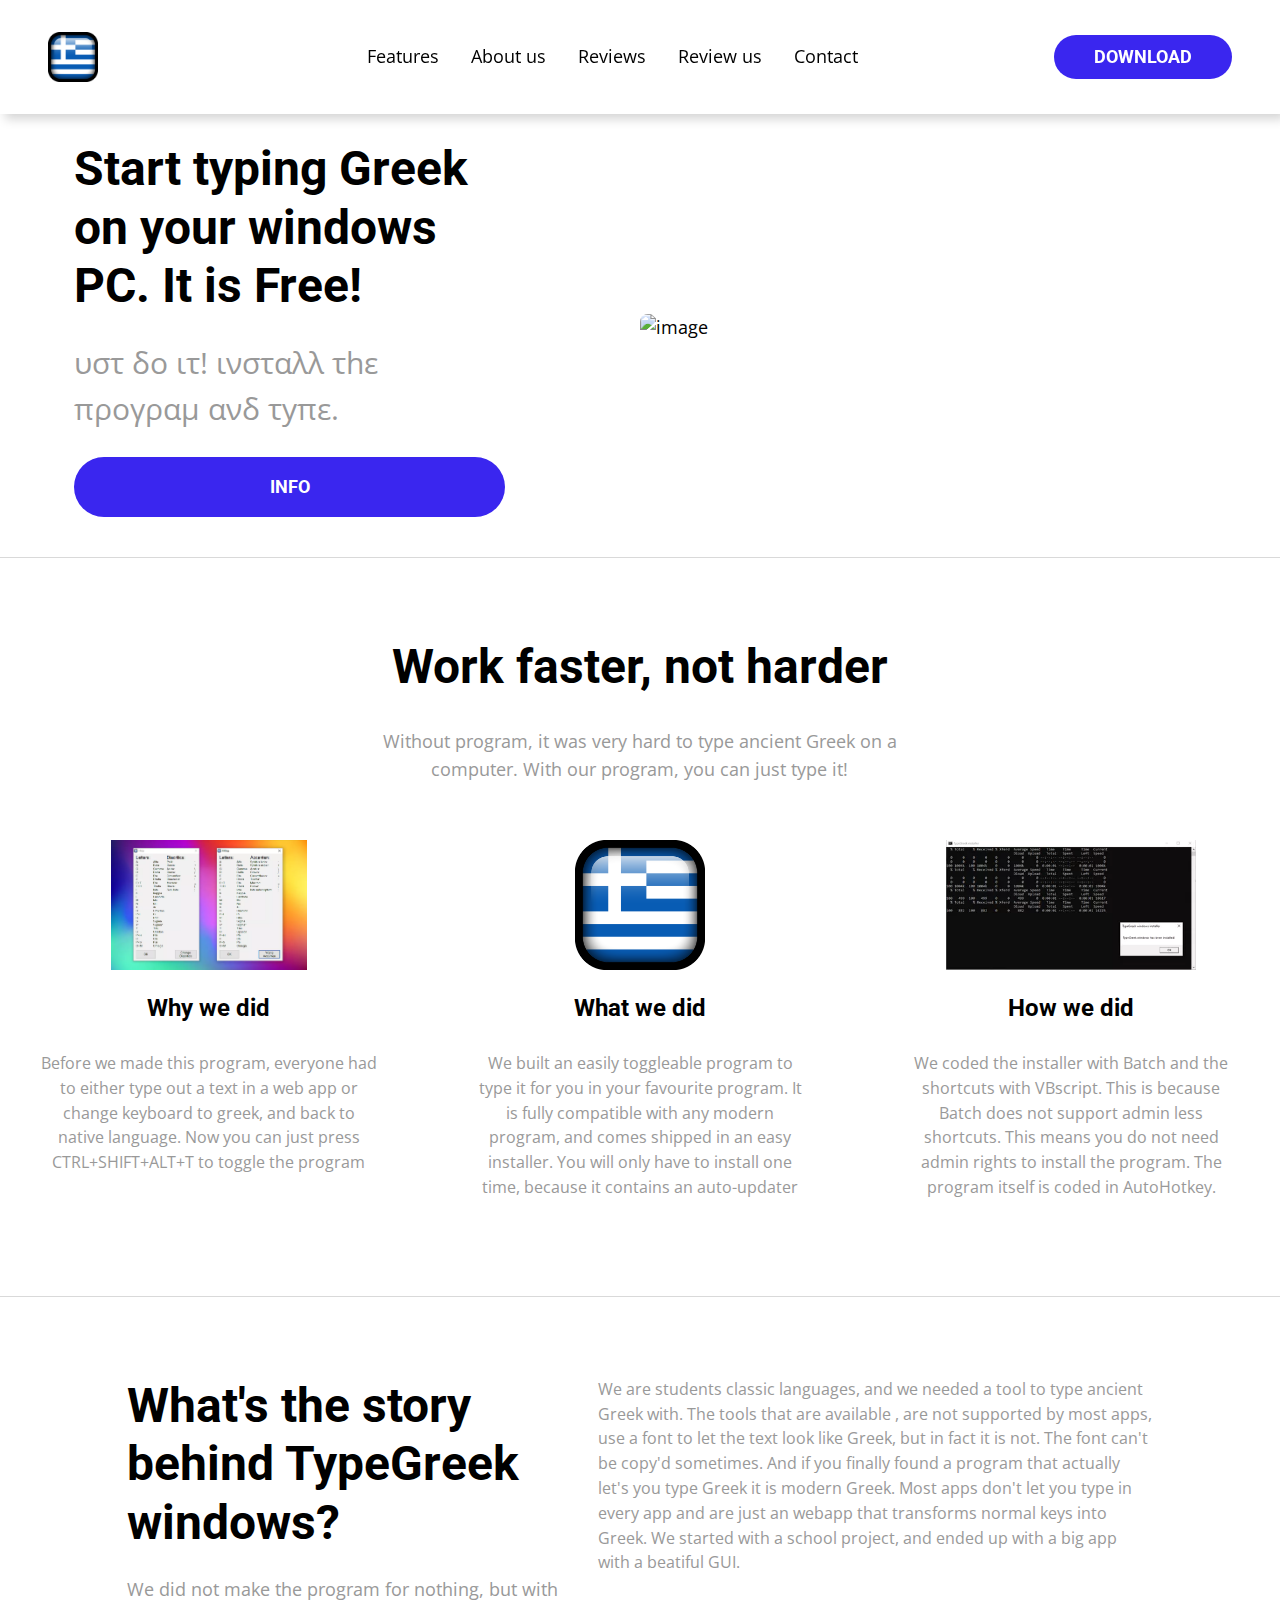
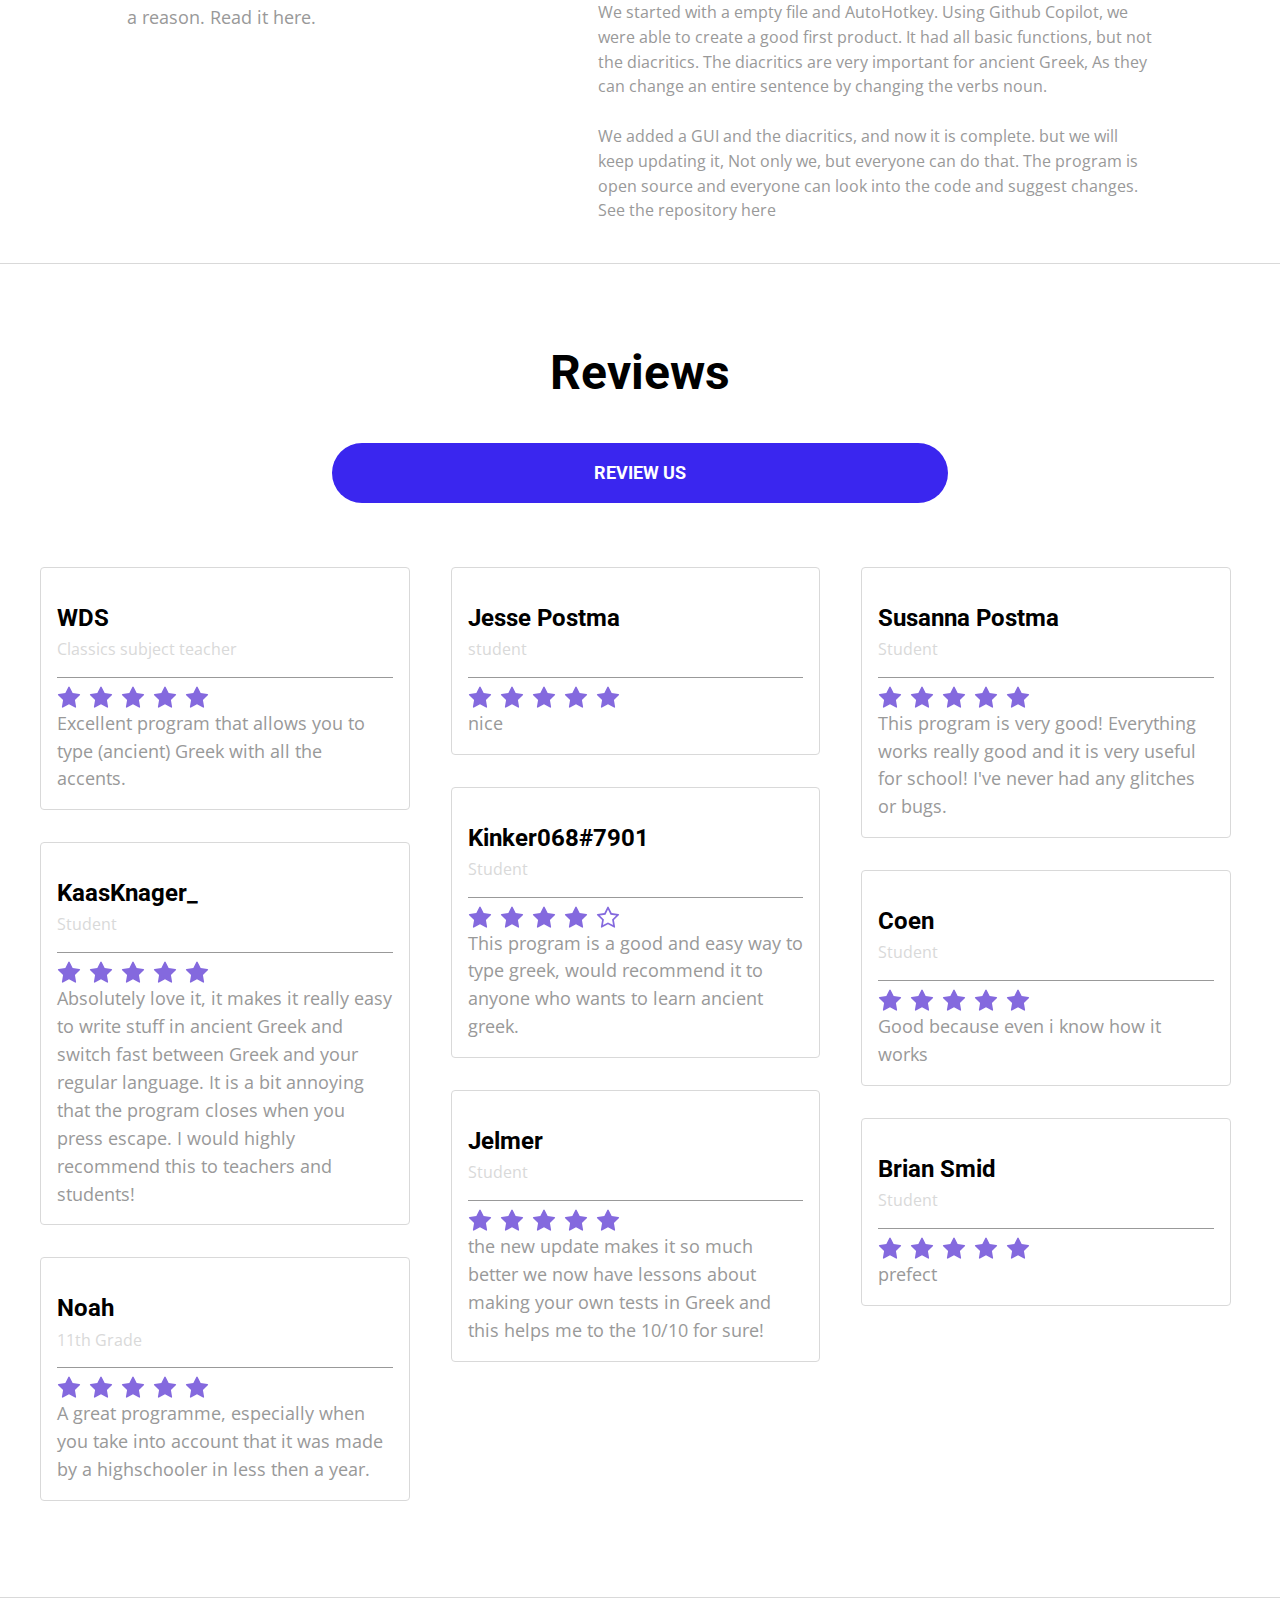
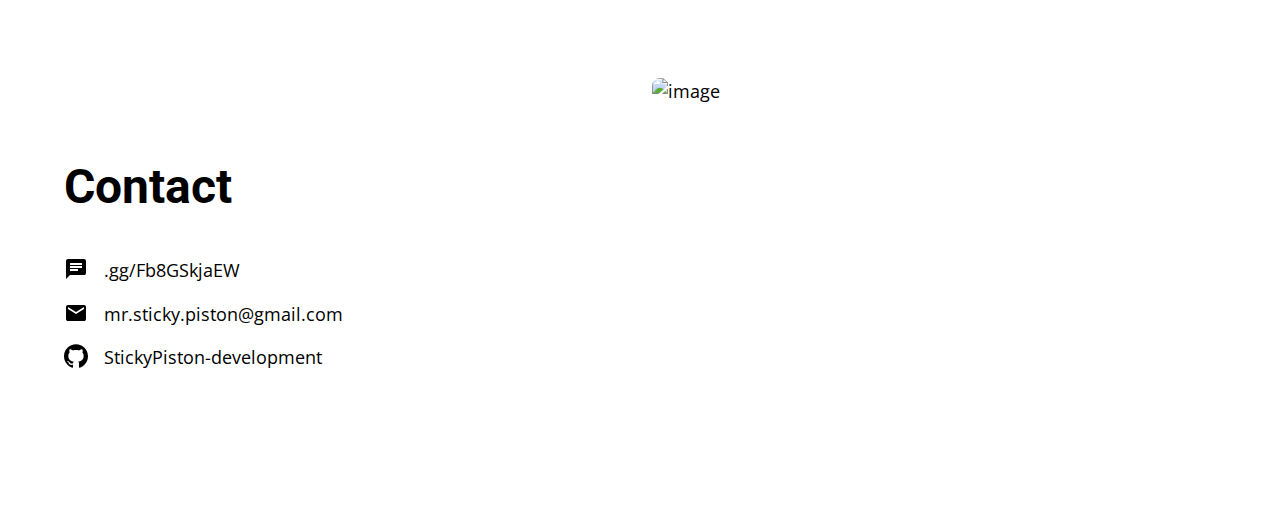
==== index.html @ 94fe650b "Commit from TeleportHQ" ====
<!DOCTYPE html>
<html lang="en">
  <head>
    <title>TypeGreek windows</title>
    <meta
      name="description"
      content="A free and open source solution for typing ancient Greek with diacritics on a windows PC"
    />
    <meta property="og:title" content="TypeGreek windows" />
    <meta
      property="og:description"
      content="A free and open source solution for typing ancient Greek with diacritics on a windows PC"
    />
    <meta
      property="og:image"
      content="https://aheioqhobo.cloudimg.io/v7/_playground-bucket-v2.teleporthq.io_/4a50a4e9-cb71-4187-8f20-e76fc4ac54cf/6c3f3ad3-dd8a-4868-9ff2-60351239da22?org_if_sml=1"
    />
    <meta name="viewport" content="width=device-width, initial-scale=1.0" />
    <meta charset="utf-8" />
    <meta property="twitter:card" content="summary_large_image" />

    <style data-tag="reset-style-sheet">
      html {  line-height: 1.15;}body {  margin: 0;}* {  box-sizing: border-box;  border-width: 0;  border-style: solid;}p,li,ul,pre,div,h1,h2,h3,h4,h5,h6,figure,blockquote,figcaption {  margin: 0;  padding: 0;}button {  background-color: transparent;}button,input,optgroup,select,textarea {  font-family: inherit;  font-size: 100%;  line-height: 1.15;  margin: 0;}button,select {  text-transform: none;}button,[type="button"],[type="reset"],[type="submit"] {  -webkit-appearance: button;}button::-moz-focus-inner,[type="button"]::-moz-focus-inner,[type="reset"]::-moz-focus-inner,[type="submit"]::-moz-focus-inner {  border-style: none;  padding: 0;}button:-moz-focus,[type="button"]:-moz-focus,[type="reset"]:-moz-focus,[type="submit"]:-moz-focus {  outline: 1px dotted ButtonText;}a {  color: inherit;  text-decoration: inherit;}input {  padding: 2px 4px;}img {  display: block;}html { scroll-behavior: smooth  }
    </style>
    <style data-tag="default-style-sheet">
      html {
        font-family: Open Sans;
        font-size: 18px;
      }

      body {
        font-weight: 400;
        font-style:normal;
        text-decoration: none;
        text-transform: none;
        letter-spacing: normal;
        line-height: 1.55;
        color: var(--dl-color-gray-black);
        background-color: var(--dl-color-gray-white);

      }
    </style>
    <link
      rel="shortcut icon"
      href="public/playground_assets/icon.ico"
      type="icon/png"
      sizes="32x32"
    />
    <link
      rel="stylesheet"
      href="https://fonts.googleapis.com/css2?family=Open+Sans:ital,wght@0,300;0,400;0,600;0,700;0,800;1,300;1,400;1,600;1,700;1,800&amp;display=swap"
      data-tag="font"
    />
    <link
      rel="stylesheet"
      href="https://fonts.googleapis.com/css2?family=Roboto:ital,wght@0,100;0,300;0,400;0,500;0,700;0,900;1,100;1,300;1,400;1,500;1,700;1,900&amp;display=swap"
      data-tag="font"
    />
    <style>
      html {
      scroll-behavior: smooth;
      }
    </style>
    <link rel="stylesheet" href="./style.css" />
  </head>
  <body>
    <div>
      <link href="./home.css" rel="stylesheet" />

      <div class="home-container">
        <header data-thq="thq-navbar" class="home-navbar-interactive">
          <img
            alt="logo"
            src="public/playground_assets/icon.ico"
            class="home-logo"
          />
          <div
            data-thq="thq-navbar-nav"
            data-role="Nav"
            class="home-desktop-menu"
          >
            <nav
              data-thq="thq-navbar-nav-links"
              data-role="Nav"
              class="home-nav"
            >
              <a href="#features" class="home-link">Features</a>
              <a href="#about-us" class="home-link01">About us</a>
              <a href="#reviews" class="home-link02">Reviews</a>
              <a href="review.html" class="home-navlink">Review us</a>
              <a href="#contact" class="home-link03">Contact</a>
            </nav>
          </div>
          <div data-thq="thq-navbar-btn-group" class="home-btn-group"></div>
          <div data-thq="thq-burger-menu" class="home-burger-menu">
            <svg viewBox="0 0 1024 1024" class="home-icon">
              <path
                d="M128 554.667h768c23.552 0 42.667-19.115 42.667-42.667s-19.115-42.667-42.667-42.667h-768c-23.552 0-42.667 19.115-42.667 42.667s19.115 42.667 42.667 42.667zM128 298.667h768c23.552 0 42.667-19.115 42.667-42.667s-19.115-42.667-42.667-42.667h-768c-23.552 0-42.667 19.115-42.667 42.667s19.115 42.667 42.667 42.667zM128 810.667h768c23.552 0 42.667-19.115 42.667-42.667s-19.115-42.667-42.667-42.667h-768c-23.552 0-42.667 19.115-42.667 42.667s19.115 42.667 42.667 42.667z"
              ></path>
            </svg>
          </div>
          <div data-thq="thq-mobile-menu" class="home-mobile-menu">
            <div
              data-thq="thq-mobile-menu-nav"
              data-role="Nav"
              class="home-nav1"
            >
              <div class="home-container1">
                <img
                  alt="image"
                  src="public/playground_assets/icon.ico"
                  class="home-image"
                />
                <div data-thq="thq-close-menu" class="home-menu-close">
                  <svg viewBox="0 0 1024 1024" class="home-icon02">
                    <path
                      d="M810 274l-238 238 238 238-60 60-238-238-238 238-60-60 238-238-238-238 60-60 238 238 238-238z"
                    ></path>
                  </svg>
                </div>
              </div>
              <nav
                data-thq="thq-mobile-menu-nav-links"
                data-role="Nav"
                class="home-nav2"
              >
                <a href="#features" class="home-link04">Features</a>
                <a href="#about-us" class="home-link05">About us</a>
                <a href="#reviews" class="home-link06">Reviews</a>
                <a href="review.html" class="home-navlink1">Review Us</a>
                <a href="#contact" class="home-link07">Contact</a>
              </nav>
              <div class="home-container2">
                <a href="download.html" class="home-cta-btn button Anchor">
                  <span class="home-text">
                    <span>DOWNLOAD</span>
                    <br />
                  </span>
                </a>
              </div>
            </div>
          </div>
          <a href="download.html" class="home-cta-btn1 button Anchor">
            <span class="home-text03">
              <span>DOWNLOAD</span>
              <br />
            </span>
          </a>
        </header>
        <div class="home-hero">
          <div class="home-hero-text-container">
            <h1 class="home-heading Section-Heading">
              <span>Start typing Greek on your windows PC. It is Free!</span>
              <br />
            </h1>
            <span class="home-text08">
              <span>υστ δο ιτ! ινσταλλ τhε προγραμ ανδ τyπε.</span>
              <br class="Section-Text" />
            </span>
            <a href="#features" class="home-cta-btn2 button Anchor">INFO</a>
          </div>
          <img
            alt="image"
            src="https://images.unsplash.com/photo-1594025598468-f2ac06104cb6?ixid=Mnw5MTMyMXwwfDF8c2VhcmNofDExfHxncmVla3xlbnwwfHx8fDE2NjkzNzE5MDQ&amp;ixlib=rb-4.0.3&amp;w=1500"
            class="home-image1"
          />
        </div>
        <div class="home-section-separator"></div>
        <div id="features" class="home-features">
          <div class="home-heading-container">
            <h2 class="home-text11 Section-Heading">
              <span>Work faster, not harder</span>
              <br />
            </h2>
            <span class="home-text14">
              <span>
                Without program, it was very hard to type ancient Greek on a
                computer. With our program, you can just type it!
              </span>
              <br />
            </span>
          </div>
          <div class="home-cards-container">
            <div class="home-feature-card">
              <img
                alt="image"
                src="public/playground_assets/helpmenu-1500w.png"
                class="home-image2"
              />
              <span class="home-heading1 Card-Heading">Why we did</span>
              <span class="home-text17 Card-Text">
                <span>
                  Before we made this program, everyone had to either type out a
                  text in a web app or change keyboard to greek, and back to
                  native language. Now you can just press CTRL+SHIFT+ALT+T to
                  toggle the program
                </span>
                <br />
              </span>
            </div>
            <div class="home-feature-card1">
              <img
                alt="image"
                src="public/playground_assets/icon.ico"
                class="home-image3"
              />
              <span class="home-heading2 Card-Heading">What we did</span>
              <span class="home-text20 Card-Text">
                <span>
                  We built an easily toggleable program to type it for you in
                  your favourite program. It is fully compatible with any modern
                  program, and comes shipped in an easy installer. You will only
                  have to install one time, because it contains an auto-updater
                </span>
                <br />
              </span>
            </div>
            <div class="home-feature-card2">
              <img
                alt="image"
                src="public/playground_assets/knipsel-200h.png"
                class="home-image4"
              />
              <span class="home-heading3 Card-Heading">How we did</span>
              <span class="home-text23">
                <span>
                  We coded the installer with Batch and the shortcuts with
                  VBscript. This is because Batch does not support admin less
                  shortcuts. This means you do not need admin rights to install
                  the program. The program itself is coded in AutoHotkey.
                </span>
                <br />
              </span>
            </div>
          </div>
        </div>
        <div class="home-section-separator1"></div>
        <div id="about-us" class="home-about-us">
          <div class="home-heading-container1">
            <h2 class="home-text26 Section-Heading">
              What's the story behind TypeGreek windows?
            </h2>
            <span class="home-secondary-text">
              <span>
                We did not make the program for nothing, but with a reason. Read
                it here.
              </span>
              <br class="Section-Text" />
            </span>
          </div>
          <div class="home-text-container">
            <span class="home-text29">
              <span class="home-text30 Section-Text">
                We are students classic languages, and we needed a tool to type
                ancient Greek with. The tools that are available , are not
                supported by most apps, use a font to let the text look like
                Greek, but in fact it is not. The font can't be copy'd
                sometimes. And if you finally found a program that actually
                let's you type Greek it is modern Greek. Most apps don't let you
                type in every app and are just an webapp that transforms normal
                keys into Greek. We started with a school project, and ended up
                with a big app with a beatiful GUI.
              </span>
              <br class="home-text31" />
              <br class="Card-Text" />
              <span class="Card-Text">
                We started with a empty file and AutoHotkey. Using Github
                Copilot, we were able to create a good first product. It had all
                basic functions, but not the diacritics. The diacritics are very
                important for ancient Greek, As they can change an entire
                sentence by changing the verbs noun.
              </span>
              <br class="Card-Text" />
              <br class="Card-Text" />
              <span class="Card-Text">
                We added a GUI and the diacritics, and now it is complete. but
                we will keep updating it, Not only we, but everyone can do that.
                The program is open source and everyone can look into the code
                and suggest changes. See the repository
              </span>
              <span class="Card-Text">here</span>
              <br class="Card-Text" />
            </span>
          </div>
        </div>
        <div class="home-section-separator2"></div>
        <div id="reviews" class="home-reviews">
          <h2 class="home-text39 Section-Heading">Reviews</h2>
          <a href="review.html" class="home-cta-btn3 button Anchor">
            REVIEW US
          </a>
          <div class="home-cards-container1">
            <div
              class="testimonial-card5-testimonial-card testimonial-card5-root-class-name"
            >
              <div class="testimonial-card5-card-heading">
                <div class="testimonial-card5-name-and-position">
                  <span class="testimonial-card5-name"><span>WDS</span></span>
                  <span class="testimonial-card5-position Card-Text">
                    <span>Classics subject teacher</span>
                  </span>
                </div>
              </div>
              <div class="testimonial-card5-stars-container">
                <svg
                  viewBox="0 0 950.8571428571428 1024"
                  class="testimonial-card5-icon"
                >
                  <path
                    d="M950.857 369.714c0 10.286-7.429 20-14.857 27.429l-207.429 202.286 49.143 285.714c0.571 4 0.571 7.429 0.571 11.429 0 14.857-6.857 28.571-23.429 28.571-8 0-16-2.857-22.857-6.857l-256.571-134.857-256.571 134.857c-7.429 4-14.857 6.857-22.857 6.857-16.571 0-24-13.714-24-28.571 0-4 0.571-7.429 1.143-11.429l49.143-285.714-208-202.286c-6.857-7.429-14.286-17.143-14.286-27.429 0-17.143 17.714-24 32-26.286l286.857-41.714 128.571-260c5.143-10.857 14.857-23.429 28-23.429s22.857 12.571 28 23.429l128.571 260 286.857 41.714c13.714 2.286 32 9.143 32 26.286z"
                  ></path></svg
                ><svg
                  viewBox="0 0 950.8571428571428 1024"
                  class="testimonial-card5-icon02"
                >
                  <path
                    d="M950.857 369.714c0 10.286-7.429 20-14.857 27.429l-207.429 202.286 49.143 285.714c0.571 4 0.571 7.429 0.571 11.429 0 14.857-6.857 28.571-23.429 28.571-8 0-16-2.857-22.857-6.857l-256.571-134.857-256.571 134.857c-7.429 4-14.857 6.857-22.857 6.857-16.571 0-24-13.714-24-28.571 0-4 0.571-7.429 1.143-11.429l49.143-285.714-208-202.286c-6.857-7.429-14.286-17.143-14.286-27.429 0-17.143 17.714-24 32-26.286l286.857-41.714 128.571-260c5.143-10.857 14.857-23.429 28-23.429s22.857 12.571 28 23.429l128.571 260 286.857 41.714c13.714 2.286 32 9.143 32 26.286z"
                  ></path></svg
                ><svg
                  viewBox="0 0 950.8571428571428 1024"
                  class="testimonial-card5-icon04"
                >
                  <path
                    d="M950.857 369.714c0 10.286-7.429 20-14.857 27.429l-207.429 202.286 49.143 285.714c0.571 4 0.571 7.429 0.571 11.429 0 14.857-6.857 28.571-23.429 28.571-8 0-16-2.857-22.857-6.857l-256.571-134.857-256.571 134.857c-7.429 4-14.857 6.857-22.857 6.857-16.571 0-24-13.714-24-28.571 0-4 0.571-7.429 1.143-11.429l49.143-285.714-208-202.286c-6.857-7.429-14.286-17.143-14.286-27.429 0-17.143 17.714-24 32-26.286l286.857-41.714 128.571-260c5.143-10.857 14.857-23.429 28-23.429s22.857 12.571 28 23.429l128.571 260 286.857 41.714c13.714 2.286 32 9.143 32 26.286z"
                  ></path></svg
                ><svg
                  viewBox="0 0 950.8571428571428 1024"
                  class="testimonial-card5-icon06"
                >
                  <path
                    d="M950.857 369.714c0 10.286-7.429 20-14.857 27.429l-207.429 202.286 49.143 285.714c0.571 4 0.571 7.429 0.571 11.429 0 14.857-6.857 28.571-23.429 28.571-8 0-16-2.857-22.857-6.857l-256.571-134.857-256.571 134.857c-7.429 4-14.857 6.857-22.857 6.857-16.571 0-24-13.714-24-28.571 0-4 0.571-7.429 1.143-11.429l49.143-285.714-208-202.286c-6.857-7.429-14.286-17.143-14.286-27.429 0-17.143 17.714-24 32-26.286l286.857-41.714 128.571-260c5.143-10.857 14.857-23.429 28-23.429s22.857 12.571 28 23.429l128.571 260 286.857 41.714c13.714 2.286 32 9.143 32 26.286z"
                  ></path></svg
                ><svg
                  viewBox="0 0 950.8571428571428 1024"
                  class="testimonial-card5-icon08"
                >
                  <path
                    d="M950.857 369.714c0 10.286-7.429 20-14.857 27.429l-207.429 202.286 49.143 285.714c0.571 4 0.571 7.429 0.571 11.429 0 14.857-6.857 28.571-23.429 28.571-8 0-16-2.857-22.857-6.857l-256.571-134.857-256.571 134.857c-7.429 4-14.857 6.857-22.857 6.857-16.571 0-24-13.714-24-28.571 0-4 0.571-7.429 1.143-11.429l49.143-285.714-208-202.286c-6.857-7.429-14.286-17.143-14.286-27.429 0-17.143 17.714-24 32-26.286l286.857-41.714 128.571-260c5.143-10.857 14.857-23.429 28-23.429s22.857 12.571 28 23.429l128.571 260 286.857 41.714c13.714 2.286 32 9.143 32 26.286z"
                  ></path>
                </svg>
              </div>
              <span class="testimonial-card5-text">
                <span>
                  Excellent program that allows you to type (ancient) Greek with
                  all the accents.
                </span>
              </span>
            </div>
            <div
              class="testimonial-card5-testimonial-card testimonial-card5-root-class-name1"
            >
              <div class="testimonial-card5-card-heading">
                <div class="testimonial-card5-name-and-position">
                  <span class="testimonial-card5-name">
                    <span>KaasKnager_</span>
                  </span>
                  <span class="testimonial-card5-position Card-Text">
                    <span>Student</span>
                  </span>
                </div>
              </div>
              <div class="testimonial-card5-stars-container">
                <svg
                  viewBox="0 0 950.8571428571428 1024"
                  class="testimonial-card5-icon"
                >
                  <path
                    d="M950.857 369.714c0 10.286-7.429 20-14.857 27.429l-207.429 202.286 49.143 285.714c0.571 4 0.571 7.429 0.571 11.429 0 14.857-6.857 28.571-23.429 28.571-8 0-16-2.857-22.857-6.857l-256.571-134.857-256.571 134.857c-7.429 4-14.857 6.857-22.857 6.857-16.571 0-24-13.714-24-28.571 0-4 0.571-7.429 1.143-11.429l49.143-285.714-208-202.286c-6.857-7.429-14.286-17.143-14.286-27.429 0-17.143 17.714-24 32-26.286l286.857-41.714 128.571-260c5.143-10.857 14.857-23.429 28-23.429s22.857 12.571 28 23.429l128.571 260 286.857 41.714c13.714 2.286 32 9.143 32 26.286z"
                  ></path></svg
                ><svg
                  viewBox="0 0 950.8571428571428 1024"
                  class="testimonial-card5-icon02"
                >
                  <path
                    d="M950.857 369.714c0 10.286-7.429 20-14.857 27.429l-207.429 202.286 49.143 285.714c0.571 4 0.571 7.429 0.571 11.429 0 14.857-6.857 28.571-23.429 28.571-8 0-16-2.857-22.857-6.857l-256.571-134.857-256.571 134.857c-7.429 4-14.857 6.857-22.857 6.857-16.571 0-24-13.714-24-28.571 0-4 0.571-7.429 1.143-11.429l49.143-285.714-208-202.286c-6.857-7.429-14.286-17.143-14.286-27.429 0-17.143 17.714-24 32-26.286l286.857-41.714 128.571-260c5.143-10.857 14.857-23.429 28-23.429s22.857 12.571 28 23.429l128.571 260 286.857 41.714c13.714 2.286 32 9.143 32 26.286z"
                  ></path></svg
                ><svg
                  viewBox="0 0 950.8571428571428 1024"
                  class="testimonial-card5-icon04"
                >
                  <path
                    d="M950.857 369.714c0 10.286-7.429 20-14.857 27.429l-207.429 202.286 49.143 285.714c0.571 4 0.571 7.429 0.571 11.429 0 14.857-6.857 28.571-23.429 28.571-8 0-16-2.857-22.857-6.857l-256.571-134.857-256.571 134.857c-7.429 4-14.857 6.857-22.857 6.857-16.571 0-24-13.714-24-28.571 0-4 0.571-7.429 1.143-11.429l49.143-285.714-208-202.286c-6.857-7.429-14.286-17.143-14.286-27.429 0-17.143 17.714-24 32-26.286l286.857-41.714 128.571-260c5.143-10.857 14.857-23.429 28-23.429s22.857 12.571 28 23.429l128.571 260 286.857 41.714c13.714 2.286 32 9.143 32 26.286z"
                  ></path></svg
                ><svg
                  viewBox="0 0 950.8571428571428 1024"
                  class="testimonial-card5-icon06"
                >
                  <path
                    d="M950.857 369.714c0 10.286-7.429 20-14.857 27.429l-207.429 202.286 49.143 285.714c0.571 4 0.571 7.429 0.571 11.429 0 14.857-6.857 28.571-23.429 28.571-8 0-16-2.857-22.857-6.857l-256.571-134.857-256.571 134.857c-7.429 4-14.857 6.857-22.857 6.857-16.571 0-24-13.714-24-28.571 0-4 0.571-7.429 1.143-11.429l49.143-285.714-208-202.286c-6.857-7.429-14.286-17.143-14.286-27.429 0-17.143 17.714-24 32-26.286l286.857-41.714 128.571-260c5.143-10.857 14.857-23.429 28-23.429s22.857 12.571 28 23.429l128.571 260 286.857 41.714c13.714 2.286 32 9.143 32 26.286z"
                  ></path></svg
                ><svg
                  viewBox="0 0 950.8571428571428 1024"
                  class="testimonial-card5-icon08"
                >
                  <path
                    d="M950.857 369.714c0 10.286-7.429 20-14.857 27.429l-207.429 202.286 49.143 285.714c0.571 4 0.571 7.429 0.571 11.429 0 14.857-6.857 28.571-23.429 28.571-8 0-16-2.857-22.857-6.857l-256.571-134.857-256.571 134.857c-7.429 4-14.857 6.857-22.857 6.857-16.571 0-24-13.714-24-28.571 0-4 0.571-7.429 1.143-11.429l49.143-285.714-208-202.286c-6.857-7.429-14.286-17.143-14.286-27.429 0-17.143 17.714-24 32-26.286l286.857-41.714 128.571-260c5.143-10.857 14.857-23.429 28-23.429s22.857 12.571 28 23.429l128.571 260 286.857 41.714c13.714 2.286 32 9.143 32 26.286z"
                  ></path>
                </svg>
              </div>
              <span class="testimonial-card5-text">
                <span>
                  Absolutely love it, it makes it really easy to write stuff in
                  ancient Greek and switch fast between Greek and your regular
                  language. It is a bit annoying that the program closes when
                  you press escape. I would highly recommend this to teachers
                  and students!
                </span>
              </span>
            </div>
            <div
              class="testimonial-card5-testimonial-card testimonial-card5-root-class-name7"
            >
              <div class="testimonial-card5-card-heading">
                <div class="testimonial-card5-name-and-position">
                  <span class="testimonial-card5-name"><span>Noah</span></span>
                  <span class="testimonial-card5-position Card-Text">
                    <span>11th Grade</span>
                  </span>
                </div>
              </div>
              <div class="testimonial-card5-stars-container">
                <svg
                  viewBox="0 0 950.8571428571428 1024"
                  class="testimonial-card5-icon"
                >
                  <path
                    d="M950.857 369.714c0 10.286-7.429 20-14.857 27.429l-207.429 202.286 49.143 285.714c0.571 4 0.571 7.429 0.571 11.429 0 14.857-6.857 28.571-23.429 28.571-8 0-16-2.857-22.857-6.857l-256.571-134.857-256.571 134.857c-7.429 4-14.857 6.857-22.857 6.857-16.571 0-24-13.714-24-28.571 0-4 0.571-7.429 1.143-11.429l49.143-285.714-208-202.286c-6.857-7.429-14.286-17.143-14.286-27.429 0-17.143 17.714-24 32-26.286l286.857-41.714 128.571-260c5.143-10.857 14.857-23.429 28-23.429s22.857 12.571 28 23.429l128.571 260 286.857 41.714c13.714 2.286 32 9.143 32 26.286z"
                  ></path></svg
                ><svg
                  viewBox="0 0 950.8571428571428 1024"
                  class="testimonial-card5-icon02"
                >
                  <path
                    d="M950.857 369.714c0 10.286-7.429 20-14.857 27.429l-207.429 202.286 49.143 285.714c0.571 4 0.571 7.429 0.571 11.429 0 14.857-6.857 28.571-23.429 28.571-8 0-16-2.857-22.857-6.857l-256.571-134.857-256.571 134.857c-7.429 4-14.857 6.857-22.857 6.857-16.571 0-24-13.714-24-28.571 0-4 0.571-7.429 1.143-11.429l49.143-285.714-208-202.286c-6.857-7.429-14.286-17.143-14.286-27.429 0-17.143 17.714-24 32-26.286l286.857-41.714 128.571-260c5.143-10.857 14.857-23.429 28-23.429s22.857 12.571 28 23.429l128.571 260 286.857 41.714c13.714 2.286 32 9.143 32 26.286z"
                  ></path></svg
                ><svg
                  viewBox="0 0 950.8571428571428 1024"
                  class="testimonial-card5-icon04"
                >
                  <path
                    d="M950.857 369.714c0 10.286-7.429 20-14.857 27.429l-207.429 202.286 49.143 285.714c0.571 4 0.571 7.429 0.571 11.429 0 14.857-6.857 28.571-23.429 28.571-8 0-16-2.857-22.857-6.857l-256.571-134.857-256.571 134.857c-7.429 4-14.857 6.857-22.857 6.857-16.571 0-24-13.714-24-28.571 0-4 0.571-7.429 1.143-11.429l49.143-285.714-208-202.286c-6.857-7.429-14.286-17.143-14.286-27.429 0-17.143 17.714-24 32-26.286l286.857-41.714 128.571-260c5.143-10.857 14.857-23.429 28-23.429s22.857 12.571 28 23.429l128.571 260 286.857 41.714c13.714 2.286 32 9.143 32 26.286z"
                  ></path></svg
                ><svg
                  viewBox="0 0 950.8571428571428 1024"
                  class="testimonial-card5-icon06"
                >
                  <path
                    d="M950.857 369.714c0 10.286-7.429 20-14.857 27.429l-207.429 202.286 49.143 285.714c0.571 4 0.571 7.429 0.571 11.429 0 14.857-6.857 28.571-23.429 28.571-8 0-16-2.857-22.857-6.857l-256.571-134.857-256.571 134.857c-7.429 4-14.857 6.857-22.857 6.857-16.571 0-24-13.714-24-28.571 0-4 0.571-7.429 1.143-11.429l49.143-285.714-208-202.286c-6.857-7.429-14.286-17.143-14.286-27.429 0-17.143 17.714-24 32-26.286l286.857-41.714 128.571-260c5.143-10.857 14.857-23.429 28-23.429s22.857 12.571 28 23.429l128.571 260 286.857 41.714c13.714 2.286 32 9.143 32 26.286z"
                  ></path></svg
                ><svg
                  viewBox="0 0 950.8571428571428 1024"
                  class="testimonial-card5-icon08"
                >
                  <path
                    d="M950.857 369.714c0 10.286-7.429 20-14.857 27.429l-207.429 202.286 49.143 285.714c0.571 4 0.571 7.429 0.571 11.429 0 14.857-6.857 28.571-23.429 28.571-8 0-16-2.857-22.857-6.857l-256.571-134.857-256.571 134.857c-7.429 4-14.857 6.857-22.857 6.857-16.571 0-24-13.714-24-28.571 0-4 0.571-7.429 1.143-11.429l49.143-285.714-208-202.286c-6.857-7.429-14.286-17.143-14.286-27.429 0-17.143 17.714-24 32-26.286l286.857-41.714 128.571-260c5.143-10.857 14.857-23.429 28-23.429s22.857 12.571 28 23.429l128.571 260 286.857 41.714c13.714 2.286 32 9.143 32 26.286z"
                  ></path>
                </svg>
              </div>
              <span class="testimonial-card5-text">
                <span>
                  A great programme, especially when you take into account that
                  it was made by a highschooler in less then a year.
                </span>
              </span>
            </div>
            <div
              class="testimonial-card5-testimonial-card testimonial-card5-root-class-name2"
            >
              <div class="testimonial-card5-card-heading">
                <div class="testimonial-card5-name-and-position">
                  <span class="testimonial-card5-name">
                    <span>Jesse Postma</span>
                  </span>
                  <span class="testimonial-card5-position Card-Text">
                    <span>student</span>
                  </span>
                </div>
              </div>
              <div class="testimonial-card5-stars-container">
                <svg
                  viewBox="0 0 950.8571428571428 1024"
                  class="testimonial-card5-icon"
                >
                  <path
                    d="M950.857 369.714c0 10.286-7.429 20-14.857 27.429l-207.429 202.286 49.143 285.714c0.571 4 0.571 7.429 0.571 11.429 0 14.857-6.857 28.571-23.429 28.571-8 0-16-2.857-22.857-6.857l-256.571-134.857-256.571 134.857c-7.429 4-14.857 6.857-22.857 6.857-16.571 0-24-13.714-24-28.571 0-4 0.571-7.429 1.143-11.429l49.143-285.714-208-202.286c-6.857-7.429-14.286-17.143-14.286-27.429 0-17.143 17.714-24 32-26.286l286.857-41.714 128.571-260c5.143-10.857 14.857-23.429 28-23.429s22.857 12.571 28 23.429l128.571 260 286.857 41.714c13.714 2.286 32 9.143 32 26.286z"
                  ></path></svg
                ><svg
                  viewBox="0 0 950.8571428571428 1024"
                  class="testimonial-card5-icon02"
                >
                  <path
                    d="M950.857 369.714c0 10.286-7.429 20-14.857 27.429l-207.429 202.286 49.143 285.714c0.571 4 0.571 7.429 0.571 11.429 0 14.857-6.857 28.571-23.429 28.571-8 0-16-2.857-22.857-6.857l-256.571-134.857-256.571 134.857c-7.429 4-14.857 6.857-22.857 6.857-16.571 0-24-13.714-24-28.571 0-4 0.571-7.429 1.143-11.429l49.143-285.714-208-202.286c-6.857-7.429-14.286-17.143-14.286-27.429 0-17.143 17.714-24 32-26.286l286.857-41.714 128.571-260c5.143-10.857 14.857-23.429 28-23.429s22.857 12.571 28 23.429l128.571 260 286.857 41.714c13.714 2.286 32 9.143 32 26.286z"
                  ></path></svg
                ><svg
                  viewBox="0 0 950.8571428571428 1024"
                  class="testimonial-card5-icon04"
                >
                  <path
                    d="M950.857 369.714c0 10.286-7.429 20-14.857 27.429l-207.429 202.286 49.143 285.714c0.571 4 0.571 7.429 0.571 11.429 0 14.857-6.857 28.571-23.429 28.571-8 0-16-2.857-22.857-6.857l-256.571-134.857-256.571 134.857c-7.429 4-14.857 6.857-22.857 6.857-16.571 0-24-13.714-24-28.571 0-4 0.571-7.429 1.143-11.429l49.143-285.714-208-202.286c-6.857-7.429-14.286-17.143-14.286-27.429 0-17.143 17.714-24 32-26.286l286.857-41.714 128.571-260c5.143-10.857 14.857-23.429 28-23.429s22.857 12.571 28 23.429l128.571 260 286.857 41.714c13.714 2.286 32 9.143 32 26.286z"
                  ></path></svg
                ><svg
                  viewBox="0 0 950.8571428571428 1024"
                  class="testimonial-card5-icon06"
                >
                  <path
                    d="M950.857 369.714c0 10.286-7.429 20-14.857 27.429l-207.429 202.286 49.143 285.714c0.571 4 0.571 7.429 0.571 11.429 0 14.857-6.857 28.571-23.429 28.571-8 0-16-2.857-22.857-6.857l-256.571-134.857-256.571 134.857c-7.429 4-14.857 6.857-22.857 6.857-16.571 0-24-13.714-24-28.571 0-4 0.571-7.429 1.143-11.429l49.143-285.714-208-202.286c-6.857-7.429-14.286-17.143-14.286-27.429 0-17.143 17.714-24 32-26.286l286.857-41.714 128.571-260c5.143-10.857 14.857-23.429 28-23.429s22.857 12.571 28 23.429l128.571 260 286.857 41.714c13.714 2.286 32 9.143 32 26.286z"
                  ></path></svg
                ><svg
                  viewBox="0 0 950.8571428571428 1024"
                  class="testimonial-card5-icon08"
                >
                  <path
                    d="M950.857 369.714c0 10.286-7.429 20-14.857 27.429l-207.429 202.286 49.143 285.714c0.571 4 0.571 7.429 0.571 11.429 0 14.857-6.857 28.571-23.429 28.571-8 0-16-2.857-22.857-6.857l-256.571-134.857-256.571 134.857c-7.429 4-14.857 6.857-22.857 6.857-16.571 0-24-13.714-24-28.571 0-4 0.571-7.429 1.143-11.429l49.143-285.714-208-202.286c-6.857-7.429-14.286-17.143-14.286-27.429 0-17.143 17.714-24 32-26.286l286.857-41.714 128.571-260c5.143-10.857 14.857-23.429 28-23.429s22.857 12.571 28 23.429l128.571 260 286.857 41.714c13.714 2.286 32 9.143 32 26.286z"
                  ></path>
                </svg>
              </div>
              <span class="testimonial-card5-text"><span>nice</span></span>
            </div>
            <div
              class="testimonial-card4-testimonial-card testimonial-card4-root-class-name"
            >
              <div class="testimonial-card4-card-heading">
                <div class="testimonial-card4-name-and-position">
                  <span class="testimonial-card4-name">
                    <span>Kinker068#7901</span>
                  </span>
                  <span class="testimonial-card4-position Card-Text">
                    <span>Student</span>
                  </span>
                </div>
              </div>
              <div class="testimonial-card4-stars-container">
                <svg
                  viewBox="0 0 950.8571428571428 1024"
                  class="testimonial-card4-icon"
                >
                  <path
                    d="M950.857 369.714c0 10.286-7.429 20-14.857 27.429l-207.429 202.286 49.143 285.714c0.571 4 0.571 7.429 0.571 11.429 0 14.857-6.857 28.571-23.429 28.571-8 0-16-2.857-22.857-6.857l-256.571-134.857-256.571 134.857c-7.429 4-14.857 6.857-22.857 6.857-16.571 0-24-13.714-24-28.571 0-4 0.571-7.429 1.143-11.429l49.143-285.714-208-202.286c-6.857-7.429-14.286-17.143-14.286-27.429 0-17.143 17.714-24 32-26.286l286.857-41.714 128.571-260c5.143-10.857 14.857-23.429 28-23.429s22.857 12.571 28 23.429l128.571 260 286.857 41.714c13.714 2.286 32 9.143 32 26.286z"
                  ></path></svg
                ><svg
                  viewBox="0 0 950.8571428571428 1024"
                  class="testimonial-card4-icon02"
                >
                  <path
                    d="M950.857 369.714c0 10.286-7.429 20-14.857 27.429l-207.429 202.286 49.143 285.714c0.571 4 0.571 7.429 0.571 11.429 0 14.857-6.857 28.571-23.429 28.571-8 0-16-2.857-22.857-6.857l-256.571-134.857-256.571 134.857c-7.429 4-14.857 6.857-22.857 6.857-16.571 0-24-13.714-24-28.571 0-4 0.571-7.429 1.143-11.429l49.143-285.714-208-202.286c-6.857-7.429-14.286-17.143-14.286-27.429 0-17.143 17.714-24 32-26.286l286.857-41.714 128.571-260c5.143-10.857 14.857-23.429 28-23.429s22.857 12.571 28 23.429l128.571 260 286.857 41.714c13.714 2.286 32 9.143 32 26.286z"
                  ></path></svg
                ><svg
                  viewBox="0 0 950.8571428571428 1024"
                  class="testimonial-card4-icon04"
                >
                  <path
                    d="M950.857 369.714c0 10.286-7.429 20-14.857 27.429l-207.429 202.286 49.143 285.714c0.571 4 0.571 7.429 0.571 11.429 0 14.857-6.857 28.571-23.429 28.571-8 0-16-2.857-22.857-6.857l-256.571-134.857-256.571 134.857c-7.429 4-14.857 6.857-22.857 6.857-16.571 0-24-13.714-24-28.571 0-4 0.571-7.429 1.143-11.429l49.143-285.714-208-202.286c-6.857-7.429-14.286-17.143-14.286-27.429 0-17.143 17.714-24 32-26.286l286.857-41.714 128.571-260c5.143-10.857 14.857-23.429 28-23.429s22.857 12.571 28 23.429l128.571 260 286.857 41.714c13.714 2.286 32 9.143 32 26.286z"
                  ></path></svg
                ><svg
                  viewBox="0 0 950.8571428571428 1024"
                  class="testimonial-card4-icon06"
                >
                  <path
                    d="M950.857 369.714c0 10.286-7.429 20-14.857 27.429l-207.429 202.286 49.143 285.714c0.571 4 0.571 7.429 0.571 11.429 0 14.857-6.857 28.571-23.429 28.571-8 0-16-2.857-22.857-6.857l-256.571-134.857-256.571 134.857c-7.429 4-14.857 6.857-22.857 6.857-16.571 0-24-13.714-24-28.571 0-4 0.571-7.429 1.143-11.429l49.143-285.714-208-202.286c-6.857-7.429-14.286-17.143-14.286-27.429 0-17.143 17.714-24 32-26.286l286.857-41.714 128.571-260c5.143-10.857 14.857-23.429 28-23.429s22.857 12.571 28 23.429l128.571 260 286.857 41.714c13.714 2.286 32 9.143 32 26.286z"
                  ></path></svg
                ><svg
                  viewBox="0 0 950.8571428571428 1024"
                  class="testimonial-card4-icon08"
                >
                  <path
                    d="M649.714 573.714l174.857-169.714-241.143-35.429-108-218.286-108 218.286-241.143 35.429 174.857 169.714-41.714 240.571 216-113.714 215.429 113.714zM950.857 369.714c0 10.286-7.429 20-14.857 27.429l-207.429 202.286 49.143 285.714c0.571 4 0.571 7.429 0.571 11.429 0 15.429-6.857 28.571-23.429 28.571-8 0-16-2.857-22.857-6.857l-256.571-134.857-256.571 134.857c-7.429 4-14.857 6.857-22.857 6.857-16.571 0-24-13.714-24-28.571 0-4 0.571-7.429 1.143-11.429l49.143-285.714-208-202.286c-6.857-7.429-14.286-17.143-14.286-27.429 0-17.143 17.714-24 32-26.286l286.857-41.714 128.571-260c5.143-10.857 14.857-23.429 28-23.429s22.857 12.571 28 23.429l128.571 260 286.857 41.714c13.714 2.286 32 9.143 32 26.286z"
                  ></path>
                </svg>
              </div>
              <span class="testimonial-card4-text">
                <span>
                  This program is a good and easy way to type greek, would
                  recommend it to anyone who wants to learn ancient greek.
                </span>
              </span>
            </div>
            <div
              class="testimonial-card5-testimonial-card testimonial-card5-root-class-name8"
            >
              <div class="testimonial-card5-card-heading">
                <div class="testimonial-card5-name-and-position">
                  <span class="testimonial-card5-name">
                    <span>Jelmer</span>
                  </span>
                  <span class="testimonial-card5-position Card-Text">
                    <span>Student</span>
                  </span>
                </div>
              </div>
              <div class="testimonial-card5-stars-container">
                <svg
                  viewBox="0 0 950.8571428571428 1024"
                  class="testimonial-card5-icon"
                >
                  <path
                    d="M950.857 369.714c0 10.286-7.429 20-14.857 27.429l-207.429 202.286 49.143 285.714c0.571 4 0.571 7.429 0.571 11.429 0 14.857-6.857 28.571-23.429 28.571-8 0-16-2.857-22.857-6.857l-256.571-134.857-256.571 134.857c-7.429 4-14.857 6.857-22.857 6.857-16.571 0-24-13.714-24-28.571 0-4 0.571-7.429 1.143-11.429l49.143-285.714-208-202.286c-6.857-7.429-14.286-17.143-14.286-27.429 0-17.143 17.714-24 32-26.286l286.857-41.714 128.571-260c5.143-10.857 14.857-23.429 28-23.429s22.857 12.571 28 23.429l128.571 260 286.857 41.714c13.714 2.286 32 9.143 32 26.286z"
                  ></path></svg
                ><svg
                  viewBox="0 0 950.8571428571428 1024"
                  class="testimonial-card5-icon02"
                >
                  <path
                    d="M950.857 369.714c0 10.286-7.429 20-14.857 27.429l-207.429 202.286 49.143 285.714c0.571 4 0.571 7.429 0.571 11.429 0 14.857-6.857 28.571-23.429 28.571-8 0-16-2.857-22.857-6.857l-256.571-134.857-256.571 134.857c-7.429 4-14.857 6.857-22.857 6.857-16.571 0-24-13.714-24-28.571 0-4 0.571-7.429 1.143-11.429l49.143-285.714-208-202.286c-6.857-7.429-14.286-17.143-14.286-27.429 0-17.143 17.714-24 32-26.286l286.857-41.714 128.571-260c5.143-10.857 14.857-23.429 28-23.429s22.857 12.571 28 23.429l128.571 260 286.857 41.714c13.714 2.286 32 9.143 32 26.286z"
                  ></path></svg
                ><svg
                  viewBox="0 0 950.8571428571428 1024"
                  class="testimonial-card5-icon04"
                >
                  <path
                    d="M950.857 369.714c0 10.286-7.429 20-14.857 27.429l-207.429 202.286 49.143 285.714c0.571 4 0.571 7.429 0.571 11.429 0 14.857-6.857 28.571-23.429 28.571-8 0-16-2.857-22.857-6.857l-256.571-134.857-256.571 134.857c-7.429 4-14.857 6.857-22.857 6.857-16.571 0-24-13.714-24-28.571 0-4 0.571-7.429 1.143-11.429l49.143-285.714-208-202.286c-6.857-7.429-14.286-17.143-14.286-27.429 0-17.143 17.714-24 32-26.286l286.857-41.714 128.571-260c5.143-10.857 14.857-23.429 28-23.429s22.857 12.571 28 23.429l128.571 260 286.857 41.714c13.714 2.286 32 9.143 32 26.286z"
                  ></path></svg
                ><svg
                  viewBox="0 0 950.8571428571428 1024"
                  class="testimonial-card5-icon06"
                >
                  <path
                    d="M950.857 369.714c0 10.286-7.429 20-14.857 27.429l-207.429 202.286 49.143 285.714c0.571 4 0.571 7.429 0.571 11.429 0 14.857-6.857 28.571-23.429 28.571-8 0-16-2.857-22.857-6.857l-256.571-134.857-256.571 134.857c-7.429 4-14.857 6.857-22.857 6.857-16.571 0-24-13.714-24-28.571 0-4 0.571-7.429 1.143-11.429l49.143-285.714-208-202.286c-6.857-7.429-14.286-17.143-14.286-27.429 0-17.143 17.714-24 32-26.286l286.857-41.714 128.571-260c5.143-10.857 14.857-23.429 28-23.429s22.857 12.571 28 23.429l128.571 260 286.857 41.714c13.714 2.286 32 9.143 32 26.286z"
                  ></path></svg
                ><svg
                  viewBox="0 0 950.8571428571428 1024"
                  class="testimonial-card5-icon08"
                >
                  <path
                    d="M950.857 369.714c0 10.286-7.429 20-14.857 27.429l-207.429 202.286 49.143 285.714c0.571 4 0.571 7.429 0.571 11.429 0 14.857-6.857 28.571-23.429 28.571-8 0-16-2.857-22.857-6.857l-256.571-134.857-256.571 134.857c-7.429 4-14.857 6.857-22.857 6.857-16.571 0-24-13.714-24-28.571 0-4 0.571-7.429 1.143-11.429l49.143-285.714-208-202.286c-6.857-7.429-14.286-17.143-14.286-27.429 0-17.143 17.714-24 32-26.286l286.857-41.714 128.571-260c5.143-10.857 14.857-23.429 28-23.429s22.857 12.571 28 23.429l128.571 260 286.857 41.714c13.714 2.286 32 9.143 32 26.286z"
                  ></path>
                </svg>
              </div>
              <span class="testimonial-card5-text">
                <span>
                  the new update makes it so much better we now have lessons
                  about making your own tests in Greek and this helps me to the
                  10/10 for sure!
                </span>
              </span>
            </div>
            <div
              class="testimonial-card5-testimonial-card testimonial-card5-root-class-name6"
            >
              <div class="testimonial-card5-card-heading">
                <div class="testimonial-card5-name-and-position">
                  <span class="testimonial-card5-name">
                    <span>Susanna Postma</span>
                  </span>
                  <span class="testimonial-card5-position Card-Text">
                    <span>Student</span>
                  </span>
                </div>
              </div>
              <div class="testimonial-card5-stars-container">
                <svg
                  viewBox="0 0 950.8571428571428 1024"
                  class="testimonial-card5-icon"
                >
                  <path
                    d="M950.857 369.714c0 10.286-7.429 20-14.857 27.429l-207.429 202.286 49.143 285.714c0.571 4 0.571 7.429 0.571 11.429 0 14.857-6.857 28.571-23.429 28.571-8 0-16-2.857-22.857-6.857l-256.571-134.857-256.571 134.857c-7.429 4-14.857 6.857-22.857 6.857-16.571 0-24-13.714-24-28.571 0-4 0.571-7.429 1.143-11.429l49.143-285.714-208-202.286c-6.857-7.429-14.286-17.143-14.286-27.429 0-17.143 17.714-24 32-26.286l286.857-41.714 128.571-260c5.143-10.857 14.857-23.429 28-23.429s22.857 12.571 28 23.429l128.571 260 286.857 41.714c13.714 2.286 32 9.143 32 26.286z"
                  ></path></svg
                ><svg
                  viewBox="0 0 950.8571428571428 1024"
                  class="testimonial-card5-icon02"
                >
                  <path
                    d="M950.857 369.714c0 10.286-7.429 20-14.857 27.429l-207.429 202.286 49.143 285.714c0.571 4 0.571 7.429 0.571 11.429 0 14.857-6.857 28.571-23.429 28.571-8 0-16-2.857-22.857-6.857l-256.571-134.857-256.571 134.857c-7.429 4-14.857 6.857-22.857 6.857-16.571 0-24-13.714-24-28.571 0-4 0.571-7.429 1.143-11.429l49.143-285.714-208-202.286c-6.857-7.429-14.286-17.143-14.286-27.429 0-17.143 17.714-24 32-26.286l286.857-41.714 128.571-260c5.143-10.857 14.857-23.429 28-23.429s22.857 12.571 28 23.429l128.571 260 286.857 41.714c13.714 2.286 32 9.143 32 26.286z"
                  ></path></svg
                ><svg
                  viewBox="0 0 950.8571428571428 1024"
                  class="testimonial-card5-icon04"
                >
                  <path
                    d="M950.857 369.714c0 10.286-7.429 20-14.857 27.429l-207.429 202.286 49.143 285.714c0.571 4 0.571 7.429 0.571 11.429 0 14.857-6.857 28.571-23.429 28.571-8 0-16-2.857-22.857-6.857l-256.571-134.857-256.571 134.857c-7.429 4-14.857 6.857-22.857 6.857-16.571 0-24-13.714-24-28.571 0-4 0.571-7.429 1.143-11.429l49.143-285.714-208-202.286c-6.857-7.429-14.286-17.143-14.286-27.429 0-17.143 17.714-24 32-26.286l286.857-41.714 128.571-260c5.143-10.857 14.857-23.429 28-23.429s22.857 12.571 28 23.429l128.571 260 286.857 41.714c13.714 2.286 32 9.143 32 26.286z"
                  ></path></svg
                ><svg
                  viewBox="0 0 950.8571428571428 1024"
                  class="testimonial-card5-icon06"
                >
                  <path
                    d="M950.857 369.714c0 10.286-7.429 20-14.857 27.429l-207.429 202.286 49.143 285.714c0.571 4 0.571 7.429 0.571 11.429 0 14.857-6.857 28.571-23.429 28.571-8 0-16-2.857-22.857-6.857l-256.571-134.857-256.571 134.857c-7.429 4-14.857 6.857-22.857 6.857-16.571 0-24-13.714-24-28.571 0-4 0.571-7.429 1.143-11.429l49.143-285.714-208-202.286c-6.857-7.429-14.286-17.143-14.286-27.429 0-17.143 17.714-24 32-26.286l286.857-41.714 128.571-260c5.143-10.857 14.857-23.429 28-23.429s22.857 12.571 28 23.429l128.571 260 286.857 41.714c13.714 2.286 32 9.143 32 26.286z"
                  ></path></svg
                ><svg
                  viewBox="0 0 950.8571428571428 1024"
                  class="testimonial-card5-icon08"
                >
                  <path
                    d="M950.857 369.714c0 10.286-7.429 20-14.857 27.429l-207.429 202.286 49.143 285.714c0.571 4 0.571 7.429 0.571 11.429 0 14.857-6.857 28.571-23.429 28.571-8 0-16-2.857-22.857-6.857l-256.571-134.857-256.571 134.857c-7.429 4-14.857 6.857-22.857 6.857-16.571 0-24-13.714-24-28.571 0-4 0.571-7.429 1.143-11.429l49.143-285.714-208-202.286c-6.857-7.429-14.286-17.143-14.286-27.429 0-17.143 17.714-24 32-26.286l286.857-41.714 128.571-260c5.143-10.857 14.857-23.429 28-23.429s22.857 12.571 28 23.429l128.571 260 286.857 41.714c13.714 2.286 32 9.143 32 26.286z"
                  ></path>
                </svg>
              </div>
              <span class="testimonial-card5-text">
                <span>
                  This program is very good! Everything works really good and it
                  is very useful for school! I've never had any glitches or
                  bugs.
                </span>
              </span>
            </div>
            <div
              class="testimonial-card5-testimonial-card testimonial-card5-root-class-name4"
            >
              <div class="testimonial-card5-card-heading">
                <div class="testimonial-card5-name-and-position">
                  <span class="testimonial-card5-name"><span>Coen</span></span>
                  <span class="testimonial-card5-position Card-Text">
                    <span>Student</span>
                  </span>
                </div>
              </div>
              <div class="testimonial-card5-stars-container">
                <svg
                  viewBox="0 0 950.8571428571428 1024"
                  class="testimonial-card5-icon"
                >
                  <path
                    d="M950.857 369.714c0 10.286-7.429 20-14.857 27.429l-207.429 202.286 49.143 285.714c0.571 4 0.571 7.429 0.571 11.429 0 14.857-6.857 28.571-23.429 28.571-8 0-16-2.857-22.857-6.857l-256.571-134.857-256.571 134.857c-7.429 4-14.857 6.857-22.857 6.857-16.571 0-24-13.714-24-28.571 0-4 0.571-7.429 1.143-11.429l49.143-285.714-208-202.286c-6.857-7.429-14.286-17.143-14.286-27.429 0-17.143 17.714-24 32-26.286l286.857-41.714 128.571-260c5.143-10.857 14.857-23.429 28-23.429s22.857 12.571 28 23.429l128.571 260 286.857 41.714c13.714 2.286 32 9.143 32 26.286z"
                  ></path></svg
                ><svg
                  viewBox="0 0 950.8571428571428 1024"
                  class="testimonial-card5-icon02"
                >
                  <path
                    d="M950.857 369.714c0 10.286-7.429 20-14.857 27.429l-207.429 202.286 49.143 285.714c0.571 4 0.571 7.429 0.571 11.429 0 14.857-6.857 28.571-23.429 28.571-8 0-16-2.857-22.857-6.857l-256.571-134.857-256.571 134.857c-7.429 4-14.857 6.857-22.857 6.857-16.571 0-24-13.714-24-28.571 0-4 0.571-7.429 1.143-11.429l49.143-285.714-208-202.286c-6.857-7.429-14.286-17.143-14.286-27.429 0-17.143 17.714-24 32-26.286l286.857-41.714 128.571-260c5.143-10.857 14.857-23.429 28-23.429s22.857 12.571 28 23.429l128.571 260 286.857 41.714c13.714 2.286 32 9.143 32 26.286z"
                  ></path></svg
                ><svg
                  viewBox="0 0 950.8571428571428 1024"
                  class="testimonial-card5-icon04"
                >
                  <path
                    d="M950.857 369.714c0 10.286-7.429 20-14.857 27.429l-207.429 202.286 49.143 285.714c0.571 4 0.571 7.429 0.571 11.429 0 14.857-6.857 28.571-23.429 28.571-8 0-16-2.857-22.857-6.857l-256.571-134.857-256.571 134.857c-7.429 4-14.857 6.857-22.857 6.857-16.571 0-24-13.714-24-28.571 0-4 0.571-7.429 1.143-11.429l49.143-285.714-208-202.286c-6.857-7.429-14.286-17.143-14.286-27.429 0-17.143 17.714-24 32-26.286l286.857-41.714 128.571-260c5.143-10.857 14.857-23.429 28-23.429s22.857 12.571 28 23.429l128.571 260 286.857 41.714c13.714 2.286 32 9.143 32 26.286z"
                  ></path></svg
                ><svg
                  viewBox="0 0 950.8571428571428 1024"
                  class="testimonial-card5-icon06"
                >
                  <path
                    d="M950.857 369.714c0 10.286-7.429 20-14.857 27.429l-207.429 202.286 49.143 285.714c0.571 4 0.571 7.429 0.571 11.429 0 14.857-6.857 28.571-23.429 28.571-8 0-16-2.857-22.857-6.857l-256.571-134.857-256.571 134.857c-7.429 4-14.857 6.857-22.857 6.857-16.571 0-24-13.714-24-28.571 0-4 0.571-7.429 1.143-11.429l49.143-285.714-208-202.286c-6.857-7.429-14.286-17.143-14.286-27.429 0-17.143 17.714-24 32-26.286l286.857-41.714 128.571-260c5.143-10.857 14.857-23.429 28-23.429s22.857 12.571 28 23.429l128.571 260 286.857 41.714c13.714 2.286 32 9.143 32 26.286z"
                  ></path></svg
                ><svg
                  viewBox="0 0 950.8571428571428 1024"
                  class="testimonial-card5-icon08"
                >
                  <path
                    d="M950.857 369.714c0 10.286-7.429 20-14.857 27.429l-207.429 202.286 49.143 285.714c0.571 4 0.571 7.429 0.571 11.429 0 14.857-6.857 28.571-23.429 28.571-8 0-16-2.857-22.857-6.857l-256.571-134.857-256.571 134.857c-7.429 4-14.857 6.857-22.857 6.857-16.571 0-24-13.714-24-28.571 0-4 0.571-7.429 1.143-11.429l49.143-285.714-208-202.286c-6.857-7.429-14.286-17.143-14.286-27.429 0-17.143 17.714-24 32-26.286l286.857-41.714 128.571-260c5.143-10.857 14.857-23.429 28-23.429s22.857 12.571 28 23.429l128.571 260 286.857 41.714c13.714 2.286 32 9.143 32 26.286z"
                  ></path>
                </svg>
              </div>
              <span class="testimonial-card5-text">
                <span>Good because even i know how it works</span>
              </span>
            </div>
            <div
              class="testimonial-card5-testimonial-card testimonial-card5-root-class-name3"
            >
              <div class="testimonial-card5-card-heading">
                <div class="testimonial-card5-name-and-position">
                  <span class="testimonial-card5-name">
                    <span>Brian Smid</span>
                  </span>
                  <span class="testimonial-card5-position Card-Text">
                    <span>Student</span>
                  </span>
                </div>
              </div>
              <div class="testimonial-card5-stars-container">
                <svg
                  viewBox="0 0 950.8571428571428 1024"
                  class="testimonial-card5-icon"
                >
                  <path
                    d="M950.857 369.714c0 10.286-7.429 20-14.857 27.429l-207.429 202.286 49.143 285.714c0.571 4 0.571 7.429 0.571 11.429 0 14.857-6.857 28.571-23.429 28.571-8 0-16-2.857-22.857-6.857l-256.571-134.857-256.571 134.857c-7.429 4-14.857 6.857-22.857 6.857-16.571 0-24-13.714-24-28.571 0-4 0.571-7.429 1.143-11.429l49.143-285.714-208-202.286c-6.857-7.429-14.286-17.143-14.286-27.429 0-17.143 17.714-24 32-26.286l286.857-41.714 128.571-260c5.143-10.857 14.857-23.429 28-23.429s22.857 12.571 28 23.429l128.571 260 286.857 41.714c13.714 2.286 32 9.143 32 26.286z"
                  ></path></svg
                ><svg
                  viewBox="0 0 950.8571428571428 1024"
                  class="testimonial-card5-icon02"
                >
                  <path
                    d="M950.857 369.714c0 10.286-7.429 20-14.857 27.429l-207.429 202.286 49.143 285.714c0.571 4 0.571 7.429 0.571 11.429 0 14.857-6.857 28.571-23.429 28.571-8 0-16-2.857-22.857-6.857l-256.571-134.857-256.571 134.857c-7.429 4-14.857 6.857-22.857 6.857-16.571 0-24-13.714-24-28.571 0-4 0.571-7.429 1.143-11.429l49.143-285.714-208-202.286c-6.857-7.429-14.286-17.143-14.286-27.429 0-17.143 17.714-24 32-26.286l286.857-41.714 128.571-260c5.143-10.857 14.857-23.429 28-23.429s22.857 12.571 28 23.429l128.571 260 286.857 41.714c13.714 2.286 32 9.143 32 26.286z"
                  ></path></svg
                ><svg
                  viewBox="0 0 950.8571428571428 1024"
                  class="testimonial-card5-icon04"
                >
                  <path
                    d="M950.857 369.714c0 10.286-7.429 20-14.857 27.429l-207.429 202.286 49.143 285.714c0.571 4 0.571 7.429 0.571 11.429 0 14.857-6.857 28.571-23.429 28.571-8 0-16-2.857-22.857-6.857l-256.571-134.857-256.571 134.857c-7.429 4-14.857 6.857-22.857 6.857-16.571 0-24-13.714-24-28.571 0-4 0.571-7.429 1.143-11.429l49.143-285.714-208-202.286c-6.857-7.429-14.286-17.143-14.286-27.429 0-17.143 17.714-24 32-26.286l286.857-41.714 128.571-260c5.143-10.857 14.857-23.429 28-23.429s22.857 12.571 28 23.429l128.571 260 286.857 41.714c13.714 2.286 32 9.143 32 26.286z"
                  ></path></svg
                ><svg
                  viewBox="0 0 950.8571428571428 1024"
                  class="testimonial-card5-icon06"
                >
                  <path
                    d="M950.857 369.714c0 10.286-7.429 20-14.857 27.429l-207.429 202.286 49.143 285.714c0.571 4 0.571 7.429 0.571 11.429 0 14.857-6.857 28.571-23.429 28.571-8 0-16-2.857-22.857-6.857l-256.571-134.857-256.571 134.857c-7.429 4-14.857 6.857-22.857 6.857-16.571 0-24-13.714-24-28.571 0-4 0.571-7.429 1.143-11.429l49.143-285.714-208-202.286c-6.857-7.429-14.286-17.143-14.286-27.429 0-17.143 17.714-24 32-26.286l286.857-41.714 128.571-260c5.143-10.857 14.857-23.429 28-23.429s22.857 12.571 28 23.429l128.571 260 286.857 41.714c13.714 2.286 32 9.143 32 26.286z"
                  ></path></svg
                ><svg
                  viewBox="0 0 950.8571428571428 1024"
                  class="testimonial-card5-icon08"
                >
                  <path
                    d="M950.857 369.714c0 10.286-7.429 20-14.857 27.429l-207.429 202.286 49.143 285.714c0.571 4 0.571 7.429 0.571 11.429 0 14.857-6.857 28.571-23.429 28.571-8 0-16-2.857-22.857-6.857l-256.571-134.857-256.571 134.857c-7.429 4-14.857 6.857-22.857 6.857-16.571 0-24-13.714-24-28.571 0-4 0.571-7.429 1.143-11.429l49.143-285.714-208-202.286c-6.857-7.429-14.286-17.143-14.286-27.429 0-17.143 17.714-24 32-26.286l286.857-41.714 128.571-260c5.143-10.857 14.857-23.429 28-23.429s22.857 12.571 28 23.429l128.571 260 286.857 41.714c13.714 2.286 32 9.143 32 26.286z"
                  ></path>
                </svg>
              </div>
              <span class="testimonial-card5-text"><span>prefect</span></span>
            </div>
          </div>
        </div>
        <div class="home-section-separator3"></div>
        <div id="contact" class="home-contact">
          <div class="home-content-container">
            <h2 class="home-text40 Section-Heading">Contact</h2>
            <div class="home-locations-container">
              <div class="home-location-1">
                <span class="home-heading4">Discord</span>
                <a
                  href="https://discord.gg/Fb8GSkjaEW"
                  target="_blank"
                  rel="noreferrer noopener"
                  class="home-link08"
                >
                  <div class="home-adress">
                    <svg viewBox="0 0 1024 1024" class="home-icon04">
                      <path
                        d="M768 342v-86h-512v86h512zM598 598v-86h-342v86h342zM256 384v86h512v-86h-512zM854 86q34 0 59 25t25 59v512q0 34-25 60t-59 26h-598l-170 170v-768q0-34 25-59t59-25h684z"
                      ></path>
                    </svg>
                    <span>.gg/Fb8GSkjaEW</span>
                  </div>
                </a>
                <a
                  href="mailto:mr.sticky.piston@gmail.com?subject=TypeGreek windows"
                  class="home-link09"
                >
                  <div class="home-email">
                    <svg viewBox="0 0 1024 1024" class="home-icon06">
                      <path
                        d="M854 342v-86l-342 214-342-214v86l342 212zM854 170q34 0 59 26t25 60v512q0 34-25 60t-59 26h-684q-34 0-59-26t-25-60v-512q0-34 25-60t59-26h684z"
                      ></path>
                    </svg>
                    <span class="Section-Text">mr.sticky.piston@gmail.com</span>
                  </div>
                </a>
                <a
                  href="https://github.com/StickyPiston-development/TypeGreek-Windows"
                  target="_blank"
                  rel="noreferrer noopener"
                  class="home-link10"
                >
                  <div class="home-github">
                    <svg viewBox="0 0 1024 1024" class="home-icon08">
                      <path
                        d="M512.008 12.642c-282.738 0-512.008 229.218-512.008 511.998 0 226.214 146.704 418.132 350.136 485.836 25.586 4.738 34.992-11.11 34.992-24.632 0-12.204-0.48-52.542-0.696-95.324-142.448 30.976-172.504-60.41-172.504-60.41-23.282-59.176-56.848-74.916-56.848-74.916-46.452-31.778 3.51-31.124 3.51-31.124 51.4 3.61 78.476 52.766 78.476 52.766 45.672 78.27 119.776 55.64 149.004 42.558 4.588-33.086 17.852-55.68 32.506-68.464-113.73-12.942-233.276-56.85-233.276-253.032 0-55.898 20.004-101.574 52.76-137.428-5.316-12.9-22.854-64.972 4.952-135.5 0 0 43.006-13.752 140.84 52.49 40.836-11.348 84.636-17.036 128.154-17.234 43.502 0.198 87.336 5.886 128.256 17.234 97.734-66.244 140.656-52.49 140.656-52.49 27.872 70.528 10.35 122.6 5.036 135.5 32.82 35.856 52.694 81.532 52.694 137.428 0 196.654-119.778 239.95-233.79 252.624 18.364 15.89 34.724 47.046 34.724 94.812 0 68.508-0.596 123.644-0.596 140.508 0 13.628 9.222 29.594 35.172 24.566 203.322-67.776 349.842-259.626 349.842-485.768 0-282.78-229.234-511.998-511.992-511.998z"
                      ></path>
                    </svg>
                    <span class="Section-Text">StickyPiston-development</span>
                  </div>
                </a>
              </div>
              <div class="home-location-2">
                <span class="home-heading5">New York Office</span>
                <div class="home-adress1">
                  <svg viewBox="0 0 1024 1024" class="home-icon10">
                    <path
                      d="M512 0c-176.732 0-320 143.268-320 320 0 320 320 704 320 704s320-384 320-704c0-176.732-143.27-320-320-320zM512 512c-106.040 0-192-85.96-192-192s85.96-192 192-192 192 85.96 192 192-85.96 192-192 192z"
                    ></path>
                  </svg>
                  <span class="Section-Text">Address</span>
                </div>
                <div class="home-email1">
                  <svg viewBox="0 0 1024 1024" class="home-icon12">
                    <path
                      d="M854 342v-86l-342 214-342-214v86l342 212zM854 170q34 0 59 26t25 60v512q0 34-25 60t-59 26h-684q-34 0-59-26t-25-60v-512q0-34 25-60t59-26h684z"
                    ></path>
                  </svg>
                  <span class="Section-Text">E-mail Address</span>
                </div>
                <div class="home-phone">
                  <svg viewBox="0 0 804.5714285714286 1024" class="home-icon14">
                    <path
                      d="M804.571 708.571c0 20.571-9.143 60.571-17.714 79.429-12 28-44 46.286-69.714 60.571-33.714 18.286-68 29.143-106.286 29.143-53.143 0-101.143-21.714-149.714-39.429-34.857-12.571-68.571-28-100-47.429-97.143-60-214.286-177.143-274.286-274.286-19.429-31.429-34.857-65.143-47.429-100-17.714-48.571-39.429-96.571-39.429-149.714 0-38.286 10.857-72.571 29.143-106.286 14.286-25.714 32.571-57.714 60.571-69.714 18.857-8.571 58.857-17.714 79.429-17.714 4 0 8 0 12 1.714 12 4 24.571 32 30.286 43.429 18.286 32.571 36 65.714 54.857 97.714 9.143 14.857 26.286 33.143 26.286 50.857 0 34.857-103.429 85.714-103.429 116.571 0 15.429 14.286 35.429 22.286 49.143 57.714 104 129.714 176 233.714 233.714 13.714 8 33.714 22.286 49.143 22.286 30.857 0 81.714-103.429 116.571-103.429 17.714 0 36 17.143 50.857 26.286 32 18.857 65.143 36.571 97.714 54.857 11.429 5.714 39.429 18.286 43.429 30.286 1.714 4 1.714 8 1.714 12z"
                    ></path>
                  </svg>
                  <span class="Section-Text">Phone Number</span>
                </div>
              </div>
            </div>
            <div class="home-social-links-container">
              <svg viewBox="0 0 950.8571428571428 1024" class="home-icon16">
                <path
                  d="M925.714 233.143c-25.143 36.571-56.571 69.143-92.571 95.429 0.571 8 0.571 16 0.571 24 0 244-185.714 525.143-525.143 525.143-104.571 0-201.714-30.286-283.429-82.857 14.857 1.714 29.143 2.286 44.571 2.286 86.286 0 165.714-29.143 229.143-78.857-81.143-1.714-149.143-54.857-172.571-128 11.429 1.714 22.857 2.857 34.857 2.857 16.571 0 33.143-2.286 48.571-6.286-84.571-17.143-148-91.429-148-181.143v-2.286c24.571 13.714 53.143 22.286 83.429 23.429-49.714-33.143-82.286-89.714-82.286-153.714 0-34.286 9.143-65.714 25.143-93.143 90.857 112 227.429 185.143 380.571 193.143-2.857-13.714-4.571-28-4.571-42.286 0-101.714 82.286-184.571 184.571-184.571 53.143 0 101.143 22.286 134.857 58.286 41.714-8 81.714-23.429 117.143-44.571-13.714 42.857-42.857 78.857-81.143 101.714 37.143-4 73.143-14.286 106.286-28.571z"
                ></path></svg
              ><svg viewBox="0 0 877.7142857142857 1024" class="home-icon18">
                <path
                  d="M713.143 73.143c90.857 0 164.571 73.714 164.571 164.571v548.571c0 90.857-73.714 164.571-164.571 164.571h-107.429v-340h113.714l17.143-132.571h-130.857v-84.571c0-38.286 10.286-64 65.714-64l69.714-0.571v-118.286c-12-1.714-53.714-5.143-101.714-5.143-101.143 0-170.857 61.714-170.857 174.857v97.714h-114.286v132.571h114.286v340h-304c-90.857 0-164.571-73.714-164.571-164.571v-548.571c0-90.857 73.714-164.571 164.571-164.571h548.571z"
                ></path></svg
              ><svg viewBox="0 0 877.7142857142857 1024" class="home-icon20">
                <path
                  d="M585.143 512c0-80.571-65.714-146.286-146.286-146.286s-146.286 65.714-146.286 146.286 65.714 146.286 146.286 146.286 146.286-65.714 146.286-146.286zM664 512c0 124.571-100.571 225.143-225.143 225.143s-225.143-100.571-225.143-225.143 100.571-225.143 225.143-225.143 225.143 100.571 225.143 225.143zM725.714 277.714c0 29.143-23.429 52.571-52.571 52.571s-52.571-23.429-52.571-52.571 23.429-52.571 52.571-52.571 52.571 23.429 52.571 52.571zM438.857 152c-64 0-201.143-5.143-258.857 17.714-20 8-34.857 17.714-50.286 33.143s-25.143 30.286-33.143 50.286c-22.857 57.714-17.714 194.857-17.714 258.857s-5.143 201.143 17.714 258.857c8 20 17.714 34.857 33.143 50.286s30.286 25.143 50.286 33.143c57.714 22.857 194.857 17.714 258.857 17.714s201.143 5.143 258.857-17.714c20-8 34.857-17.714 50.286-33.143s25.143-30.286 33.143-50.286c22.857-57.714 17.714-194.857 17.714-258.857s5.143-201.143-17.714-258.857c-8-20-17.714-34.857-33.143-50.286s-30.286-25.143-50.286-33.143c-57.714-22.857-194.857-17.714-258.857-17.714zM877.714 512c0 60.571 0.571 120.571-2.857 181.143-3.429 70.286-19.429 132.571-70.857 184s-113.714 67.429-184 70.857c-60.571 3.429-120.571 2.857-181.143 2.857s-120.571 0.571-181.143-2.857c-70.286-3.429-132.571-19.429-184-70.857s-67.429-113.714-70.857-184c-3.429-60.571-2.857-120.571-2.857-181.143s-0.571-120.571 2.857-181.143c3.429-70.286 19.429-132.571 70.857-184s113.714-67.429 184-70.857c60.571-3.429 120.571-2.857 181.143-2.857s120.571-0.571 181.143 2.857c70.286 3.429 132.571 19.429 184 70.857s67.429 113.714 70.857 184c3.429 60.571 2.857 120.571 2.857 181.143z"
                ></path>
              </svg>
            </div>
          </div>
          <img
            alt="image"
            src="https://images.unsplash.com/photo-1587560699334-cc4ff634909a?ixid=Mnw5MTMyMXwwfDF8c2VhcmNofDEwfHxjb250YWN0fGVufDB8fHx8MTY2OTM3MjAwNQ&amp;ixlib=rb-4.0.3&amp;w=1500"
            class="home-image5"
          />
        </div>
      </div>
    </div>
    <script
      type="text/javascript"
      src="https://www.googletagmanager.com/gtag/js?id=G-8NSB5TYF72"
      async=""
    ></script>
    <script type="text/javascript">
      window.dataLayer = window.dataLayer || [];
              function gtag(){dataLayer.push(arguments);}
              gtag('js', new Date());
              gtag('config', 'G-8NSB5TYF72');
    </script>
    <script src="https://unpkg.com/@teleporthq/teleport-custom-scripts"></script>
    <script src="https://unpkg.com/@lottiefiles/lottie-player@latest/dist/lottie-player.js"></script>
  </body>
</html>
---- style.css ----
:root {
  --dl-color-gray-500: #999999;
  --dl-color-gray-700: #D9D9D9;
  --dl-color-gray-900: #eaeaeaff;
  --dl-color-gray-black: #000000;
  --dl-color-gray-white: #FFFFFF;
  --dl-space-space-unit: 8px;
  --dl-color-primary-100: #3a26efff;
  --dl-color-primary-500: #8469deff;
  --dl-color-primary-700: #9a91e2ff;
  --dl-radius-radius-round: 50%;
  --dl-size-size-maxcontent: 1414px;
  --dl-space-space-halfunit: 4px;
  --dl-space-space-tenunits: 80px;
  --dl-radius-radius-radius2: 2px;
  --dl-radius-radius-radius4: 4px;
  --dl-radius-radius-radius8: 8px;
  --dl-space-space-fiveunits: 40px;
  --dl-space-space-fourunits: 32px;
  --dl-space-space-doubleunit: 16px;
  --dl-space-space-tripleunit: 24px;
}
.teleport-show {
  display: flex !important;
  transform: translateY(0%) !important;
}
.list-item {
  display: list-item;
}
.button {
  color: var(--dl-color-gray-black);
  display: inline-block;
  padding: 0.5rem 1rem;
  font-family: Open Sans;
  border-color: var(--dl-color-gray-black);
  border-width: 1px;
  border-radius: 4px;
  background-color: var(--dl-color-gray-white);
}
.list {
  width: 100%;
  margin: 1em 0px 1em 0px;
  display: block;
  padding: 0px 0px 0px 1.5rem;
  list-style-type: none;
  list-style-position: outside;
}
.textarea {
  color: var(--dl-color-gray-black);
  cursor: auto;
  padding: 0.5rem;
  font-family: Open Sans;
  border-color: var(--dl-color-gray-black);
  border-width: 1px;
  border-radius: 4px;
  background-color: var(--dl-color-gray-white);
}
.input {
  color: var(--dl-color-gray-black);
  cursor: auto;
  padding: 0.5rem 1rem;
  font-family: Open Sans;
  border-color: var(--dl-color-gray-black);
  border-width: 1px;
  border-radius: 4px;
  background-color: var(--dl-color-gray-white);
}
.Section-Text {
  font-size: 18px;
  font-family: Open Sans;
  font-weight: 400;
  line-height: 1.55;
  text-transform: none;
  text-decoration: none;
}
.Card-Text {
  font-size: 16px;
  font-style: normal;
  font-family: Open Sans;
  font-weight: 400;
  line-height: 1.55;
  text-transform: none;
  text-decoration: none;
}
.BigCard-Heading {
  font-size: 36px;
  font-style: normal;
  font-family: Roboto;
  font-weight: 700;
  line-height: 1.55;
  text-transform: none;
  text-decoration: none;
}
.Content {
  font-size: 16px;
  font-family: Arial;
  font-weight: 400;
  line-height: 1.55;
  text-transform: none;
  text-decoration: none;
}
.Card-Heading {
  font-size: 24px;
  font-style: normal;
  font-family: Roboto;
  font-weight: 700;
  line-height: 1.55;
  text-transform: none;
  text-decoration: none;
}
.Anchor {
  font-size: 18px;
  font-style: normal;
  font-family: Roboto;
  font-weight: 700;
  line-height: 1.55;
  text-transform: capitalize;
  text-decoration: none;
}
.Section-Heading {
  font-size: 48px;
  font-family: Roboto;
  font-weight: 700;
  line-height: 1.22;
  text-transform: none;
  text-decoration: none;
}
---- home.css ----
.testimonial-card5-testimonial-card {
  width: 30%;
  margin: var(--dl-space-space-doubleunit);
  padding: var(--dl-space-space-fourunits);
  position: relative;
  transition: 0.3s;
  align-items: flex-start;
  padding-top: var(--dl-space-space-doubleunit);
  border-color: var(--dl-color-gray-700);
  border-width: 1px;
  padding-left: var(--dl-space-space-doubleunit);
  border-radius: var(--dl-radius-radius-radius4);
  padding-right: var(--dl-space-space-doubleunit);
  flex-direction: column;
  padding-bottom: var(--dl-space-space-doubleunit);
}
.testimonial-card5-testimonial-card:hover {
  box-shadow: 5px 5px 10px 0px #d4d4d4;
}
.testimonial-card5-card-heading {
  width: 100%;
  height: 94px;
  display: flex;
  align-items: flex-start;
  padding-top: var(--dl-space-space-doubleunit);
  border-color: var(--dl-color-gray-500);
  border-width: 1px;
  flex-direction: row;
  padding-bottom: var(--dl-space-space-doubleunit);
  justify-content: space-between;
  border-top-width: 0px;
  border-left-width: 0px;
  border-right-width: 0px;
}
.testimonial-card5-name-and-position {
  width: 520px;
  display: flex;
  align-items: flex-start;
  flex-direction: column;
  justify-content: flex-start;
}
.testimonial-card5-name {
  font-size: 24px;
  font-style: normal;
  font-family: Roboto;
  font-weight: 700;
  line-height: 1.55;
  text-transform: none;
  text-decoration: none;
}
.testimonial-card5-position {
  color: var(--dl-color-gray-700);
}
.testimonial-card5-stars-container {
  width: 50%;
  display: flex;
  margin-top: var(--dl-space-space-unit);
  align-items: flex-start;
  flex-direction: row;
}
.testimonial-card5-icon {
  fill: var(--dl-color-primary-500);
  width: 24px;
  height: 24px;
  margin-right: var(--dl-space-space-unit);
}
.testimonial-card5-icon02 {
  fill: var(--dl-color-primary-500);
  width: 24px;
  height: 24px;
  margin-right: var(--dl-space-space-unit);
}
.testimonial-card5-icon04 {
  fill: var(--dl-color-primary-500);
  width: 24px;
  height: 24px;
  margin-right: var(--dl-space-space-unit);
}
.testimonial-card5-icon06 {
  fill: var(--dl-color-primary-500);
  width: 24px;
  height: 24px;
  margin-right: var(--dl-space-space-unit);
}
.testimonial-card5-icon08 {
  fill: var(--dl-color-primary-500);
  width: 24px;
  height: 24px;
}
.testimonial-card5-text {
  color: var(--dl-color-gray-500);
  text-align: left;
}








@media(max-width: 1200px) {
  .testimonial-card5-name-and-position {
    width: 100%;
  }
  .testimonial-card5-stars-container {
    margin-top: var(--dl-space-space-unit);
  }
}
@media(max-width: 991px) {
  .testimonial-card5-testimonial-card {
    align-items: flex-start;
  }
  .testimonial-card5-name {
    font-size: 24px;
    font-style: normal;
    font-family: Roboto;
    font-weight: 700;
    line-height: 1.55;
    text-transform: none;
    text-decoration: none;
  }
}
@media(max-width: 767px) {
  .testimonial-card5-testimonial-card {
    width: 70%;
    margin-bottom: var(--dl-space-space-tripleunit);
  }
  .testimonial-card5-stars-container {
    justify-content: flex-start;
  }
}
@media(max-width: 479px) {
  .testimonial-card5-testimonial-card {
    width: 100%;
  }
  .testimonial-card5-name {
    font-size: 20px;
  }
}

.testimonial-card4-testimonial-card {
  width: 30%;
  margin: var(--dl-space-space-doubleunit);
  padding: var(--dl-space-space-fourunits);
  position: relative;
  transition: 0.3s;
  align-items: flex-start;
  padding-top: var(--dl-space-space-doubleunit);
  border-color: var(--dl-color-gray-700);
  border-width: 1px;
  padding-left: var(--dl-space-space-doubleunit);
  border-radius: var(--dl-radius-radius-radius4);
  padding-right: var(--dl-space-space-doubleunit);
  flex-direction: column;
  padding-bottom: var(--dl-space-space-doubleunit);
}
.testimonial-card4-testimonial-card:hover {
  box-shadow: 5px 5px 10px 0px #d4d4d4;
}
.testimonial-card4-card-heading {
  width: 100%;
  height: 94px;
  display: flex;
  align-items: flex-start;
  padding-top: var(--dl-space-space-doubleunit);
  border-color: var(--dl-color-gray-500);
  border-width: 1px;
  flex-direction: row;
  padding-bottom: var(--dl-space-space-doubleunit);
  justify-content: space-between;
  border-top-width: 0px;
  border-left-width: 0px;
  border-right-width: 0px;
}
.testimonial-card4-name-and-position {
  width: 520px;
  display: flex;
  align-items: flex-start;
  flex-direction: column;
  justify-content: flex-start;
}
.testimonial-card4-name {
  font-size: 24px;
  font-style: normal;
  font-family: Roboto;
  font-weight: 700;
  line-height: 1.55;
  text-transform: none;
  text-decoration: none;
}
.testimonial-card4-position {
  color: var(--dl-color-gray-700);
}
.testimonial-card4-stars-container {
  width: 50%;
  display: flex;
  margin-top: var(--dl-space-space-unit);
  align-items: flex-start;
  flex-direction: row;
}
.testimonial-card4-icon {
  fill: var(--dl-color-primary-500);
  width: 24px;
  height: 24px;
  margin-right: var(--dl-space-space-unit);
}
.testimonial-card4-icon02 {
  fill: var(--dl-color-primary-500);
  width: 24px;
  height: 24px;
  margin-right: var(--dl-space-space-unit);
}
.testimonial-card4-icon04 {
  fill: var(--dl-color-primary-500);
  width: 24px;
  height: 24px;
  margin-right: var(--dl-space-space-unit);
}
.testimonial-card4-icon06 {
  fill: var(--dl-color-primary-500);
  width: 24px;
  height: 24px;
  margin-right: var(--dl-space-space-unit);
}
.testimonial-card4-icon08 {
  fill: var(--dl-color-primary-500);
  width: 24px;
  height: 24px;
}
.testimonial-card4-text {
  color: var(--dl-color-gray-500);
  text-align: left;
}

@media(max-width: 1200px) {
  .testimonial-card4-name-and-position {
    width: 100%;
  }
  .testimonial-card4-stars-container {
    margin-top: var(--dl-space-space-unit);
  }
}
@media(max-width: 991px) {
  .testimonial-card4-testimonial-card {
    align-items: flex-start;
  }
  .testimonial-card4-name {
    font-size: 24px;
    font-style: normal;
    font-family: Roboto;
    font-weight: 700;
    line-height: 1.55;
    text-transform: none;
    text-decoration: none;
  }
}
@media(max-width: 767px) {
  .testimonial-card4-testimonial-card {
    width: 70%;
    margin-bottom: var(--dl-space-space-tripleunit);
  }
  .testimonial-card4-stars-container {
    justify-content: flex-start;
  }
}
@media(max-width: 479px) {
  .testimonial-card4-testimonial-card {
    width: 100%;
  }
  .testimonial-card4-name {
    font-size: 20px;
  }
}

.home-container {
  width: 100%;
  height: auto;
  display: flex;
  min-height: 100vh;
  align-items: center;
  flex-direction: column;
}
.home-navbar-interactive {
  up: 0;
  width: 100%;
  display: flex;
  z-index: 100;
  position: fixed;
  box-shadow: 5px 5px 10px 0px #d4d4d4;
  align-items: center;
  padding-top: 32px;
  padding-left: 48px;
  padding-right: 48px;
  padding-bottom: 32px;
  justify-content: center;
  background-color: var(--dl-color-gray-white);
}
.home-logo {
  width: 50px;
  height: 50px;
  margin-right: 20%;
  object-position: left;
}
.home-desktop-menu {
  display: flex;
}
.home-nav {
  flex: 0 0 auto;
  display: flex;
  align-self: center;
  align-items: center;
  flex-direction: row;
  object-position: center;
}
.home-link {
  margin-left: 32px;
  text-decoration: none;
}
.home-link01 {
  margin-left: 32px;
  text-decoration: none;
}
.home-link02 {
  margin-left: 32px;
  text-decoration: none;
}
.home-navlink {
  margin-left: 32px;
  text-decoration: none;
}
.home-link03 {
  margin-left: 32px;
  text-decoration: none;
}
.home-btn-group {
  display: flex;
  align-items: center;
  flex-direction: row;
  justify-content: space-between;
}
.home-burger-menu {
  display: none;
  align-items: center;
  justify-content: center;
}
.home-icon {
  width: 16px;
  height: 16px;
}
.home-mobile-menu {
  top: 0px;
  left: 0px;
  width: 100%;
  height: 100vh;
  display: none;
  padding: 32px;
  z-index: 100;
  position: fixed;
  flex-direction: column;
  justify-content: space-between;
  background-color: #fff;
}
.home-nav1 {
  display: flex;
  align-items: flex-start;
  flex-direction: column;
}
.home-container1 {
  width: 100%;
  display: flex;
  align-items: center;
  margin-bottom: 48px;
  justify-content: space-between;
}
.home-image {
  width: 50px;
  height: 50px;
}
.home-menu-close {
  display: flex;
  align-items: center;
  justify-content: center;
}
.home-icon02 {
  width: 16px;
  height: 16px;
}
.home-nav2 {
  flex: 0 0 auto;
  display: flex;
  align-items: flex-start;
  flex-direction: column;
}
.home-link04 {
  margin-bottom: var(--dl-space-space-unit);
  text-decoration: none;
}
.home-link05 {
  margin-bottom: var(--dl-space-space-unit);
  text-decoration: none;
}
.home-link06 {
  margin-bottom: var(--dl-space-space-unit);
  text-decoration: none;
}
.home-navlink1 {
  margin-bottom: var(--dl-space-space-unit);
  text-decoration: none;
}
.home-link07 {
  margin-bottom: var(--dl-space-space-unit);
  text-decoration: none;
}
.home-container2 {
  flex: 0 0 auto;
  width: auto;
  display: flex;
  margin-top: var(--dl-space-space-unit);
  align-items: center;
  flex-direction: row;
}
.home-cta-btn {
  color: var(--dl-color-gray-white);
  transition: 0.3s;
  padding-top: var(--dl-space-space-unit);
  padding-left: var(--dl-space-space-fiveunits);
  border-radius: 34px;
  padding-right: var(--dl-space-space-fiveunits);
  padding-bottom: var(--dl-space-space-unit);
  text-decoration: none;
  background-color: var(--dl-color-primary-100);
  border-top-width: 0px;
  border-left-width: 0px;
  border-right-width: 0px;
  border-bottom-width: 0px;
}
.home-cta-btn:hover {
  opacity: 0.9;
  box-shadow: 5px 5px 10px 0px #d4d4d4;
}
.home-text {
  font-size: 18px;
}
.home-cta-btn1 {
  color: var(--dl-color-gray-white);
  transition: 0.3s;
  margin-left: 20%;
  padding-top: var(--dl-space-space-unit);
  padding-left: var(--dl-space-space-fiveunits);
  border-radius: 34px;
  padding-right: var(--dl-space-space-fiveunits);
  padding-bottom: var(--dl-space-space-unit);
  object-position: right;
  text-decoration: none;
  background-color: var(--dl-color-primary-100);
  border-top-width: 0px;
  border-left-width: 0px;
  border-right-width: 0px;
  border-bottom-width: 0px;
}
.home-cta-btn1:hover {
  opacity: 0.9;
  box-shadow: 5px 5px 10px 0px #d4d4d4;
}
.home-text03 {
  font-size: 18px;
}
.home-hero {
  width: 100%;
  display: flex;
  max-width: var(--dl-size-size-maxcontent);
  margin-top: 100px;
  align-items: center;
  padding-top: var(--dl-space-space-fiveunits);
  padding-left: var(--dl-space-space-tripleunit);
  padding-right: var(--dl-space-space-tripleunit);
  flex-direction: row;
  padding-bottom: var(--dl-space-space-fiveunits);
  justify-content: space-between;
}
.home-hero-text-container {
  width: 35%;
  display: flex;
  align-items: flex-start;
  margin-left: 50px;
  flex-direction: column;
}
.home-heading {
  margin-bottom: var(--dl-space-space-tripleunit);
}
.home-text08 {
  color: var(--dl-color-gray-500);
  font-size: 30px;
  font-weight: 400;
  margin-bottom: var(--dl-space-space-tripleunit);
}
.home-cta-btn2 {
  color: var(--dl-color-gray-white);
  align-self: stretch;
  text-align: center;
  transition: 0.3s;
  padding-top: var(--dl-space-space-doubleunit);
  border-width: 0px;
  border-radius: 34px;
  padding-bottom: var(--dl-space-space-doubleunit);
  text-decoration: none;
  background-color: var(--dl-color-primary-100);
}
.home-cta-btn2:hover {
  opacity: 0.9;
  box-shadow: 5px 5px 10px 0px #d4d4d4;
}
.home-image1 {
  width: 50%;
  object-fit: contain;
  border-radius: var(--dl-radius-radius-radius8);
}
.home-section-separator {
  width: 100%;
  height: 1px;
  display: flex;
  align-items: flex-start;
  flex-direction: column;
  background-color: var(--dl-color-gray-700);
}
.home-features {
  width: 100%;
  display: flex;
  max-width: var(--dl-size-size-maxcontent);
  align-items: center;
  padding-top: var(--dl-space-space-tenunits);
  padding-left: var(--dl-space-space-tripleunit);
  padding-right: var(--dl-space-space-tripleunit);
  flex-direction: column;
  padding-bottom: var(--dl-space-space-tenunits);
}
.home-heading-container {
  width: 45%;
  display: flex;
  align-items: center;
  margin-bottom: var(--dl-space-space-fiveunits);
  flex-direction: column;
}
.home-text11 {
  text-align: center;
  margin-bottom: var(--dl-space-space-fourunits);
}
.home-text14 {
  color: var(--dl-color-gray-500);
  text-align: center;
}
.home-cards-container {
  width: 100%;
  display: flex;
  flex-wrap: wrap;
  align-items: flex-start;
  flex-direction: row;
  justify-content: space-between;
}
.home-feature-card {
  width: 30%;
  display: flex;
  position: relative;
  align-self: flex-start;
  transition: 0.3s;
  align-items: center;
  padding-top: var(--dl-space-space-doubleunit);
  padding-left: var(--dl-space-space-doubleunit);
  border-radius: var(--dl-radius-radius-radius8);
  padding-right: var(--dl-space-space-doubleunit);
  flex-direction: column;
  padding-bottom: var(--dl-space-space-doubleunit);
}
.home-feature-card:hover {
  box-shadow: 5px 5px 10px 0px #d4d4d4;
}
.home-image2 {
  height: 130px;
  z-index: 10;
  object-fit: cover;
  margin-bottom: 20px;
}
.home-heading1 {
  margin-bottom: var(--dl-space-space-tripleunit);
}
.home-text17 {
  color: var(--dl-color-gray-500);
  text-align: center;
}
.home-feature-card1 {
  width: 30%;
  display: flex;
  transition: 0.3s;
  align-items: center;
  padding-top: var(--dl-space-space-doubleunit);
  padding-left: var(--dl-space-space-doubleunit);
  border-radius: var(--dl-radius-radius-radius8);
  padding-right: var(--dl-space-space-doubleunit);
  flex-direction: column;
  padding-bottom: var(--dl-space-space-doubleunit);
}
.home-feature-card1:hover {
  box-shadow: 5px 5px 10px 0px #d4d4d4;
}
.home-image3 {
  height: 130px;
  object-fit: cover;
  margin-bottom: 20px;
}
.home-heading2 {
  margin-bottom: var(--dl-space-space-tripleunit);
}
.home-text20 {
  color: var(--dl-color-gray-500);
  text-align: center;
}
.home-feature-card2 {
  width: 30%;
  display: flex;
  transition: 0.3s;
  align-items: center;
  padding-top: var(--dl-space-space-doubleunit);
  padding-left: var(--dl-space-space-doubleunit);
  padding-right: var(--dl-space-space-doubleunit);
  flex-direction: column;
  padding-bottom: var(--dl-space-space-doubleunit);
}
.home-feature-card2:hover {
  box-shadow: 5px 5px 10px 0px #d4d4d4;
  border-radius: var(--dl-radius-radius-radius8);
}
.home-image4 {
  width: px;
  height: 130px;
  object-fit: cover;
  margin-bottom: 20px;
}
.home-heading3 {
  margin-bottom: var(--dl-space-space-tripleunit);
}
.home-text23 {
  color: var(--dl-color-gray-500);
  font-size: 16px;
  font-style: normal;
  text-align: center;
  font-family: Open Sans;
  font-weight: 400;
  line-height: 1.55;
  text-transform: none;
  text-decoration: none;
}
.home-section-separator1 {
  width: 100%;
  height: 1px;
  display: flex;
  align-items: flex-start;
  flex-direction: column;
  background-color: var(--dl-color-gray-700);
}
.home-about-us {
  width: 100%;
  display: flex;
  max-width: var(--dl-size-size-maxcontent);
  align-items: flex-start;
  padding-top: var(--dl-space-space-tenunits);
  padding-left: var(--dl-space-space-tripleunit);
  padding-right: var(--dl-space-space-tripleunit);
  flex-direction: row;
  padding-bottom: var(--dl-space-space-fiveunits);
  justify-content: center;
}
.home-heading-container1 {
  width: 35%;
  display: flex;
  align-items: flex-start;
  margin-right: var(--dl-space-space-fiveunits);
  flex-direction: column;
}
.home-text26 {
  margin-bottom: var(--dl-space-space-tripleunit);
}
.home-secondary-text {
  color: var(--dl-color-gray-500);
  margin-bottom: var(--dl-space-space-tripleunit);
}
.home-text-container {
  width: 45%;
  display: flex;
  align-items: flex-start;
  flex-direction: column;
  justify-content: center;
}
.home-text29 {
  color: var(--dl-color-gray-500);
  font-size: 16px;
}
.home-text30 {
  font-size: 16px;
  font-family: Open Sans;
  font-weight: 400;
  line-height: 1.55;
  text-transform: none;
  text-decoration: none;
}
.home-section-separator2 {
  width: 100%;
  height: 1px;
  display: flex;
  align-items: flex-start;
  flex-direction: column;
  background-color: var(--dl-color-gray-700);
}
.home-reviews {
  width: 100%;
  display: flex;
  max-width: var(--dl-size-size-maxcontent);
  align-items: center;
  padding-top: var(--dl-space-space-tenunits);
  padding-left: var(--dl-space-space-tripleunit);
  margin-bottom: var(--dl-space-space-fiveunits);
  padding-right: var(--dl-space-space-tripleunit);
  flex-direction: column;
  padding-bottom: var(--dl-space-space-fiveunits);
}
.home-text39 {
  margin-bottom: var(--dl-space-space-fiveunits);
}
.home-cta-btn3 {
  color: var(--dl-color-gray-white);
  width: 50%;
  align-self: center;
  text-align: center;
  transition: 0.3s;
  padding-top: var(--dl-space-space-doubleunit);
  border-width: 0px;
  border-radius: 34px;
  margin-bottom: var(--dl-space-space-fourunits);
  padding-bottom: var(--dl-space-space-doubleunit);
  text-decoration: none;
  background-color: var(--dl-color-primary-100);
}
.home-cta-btn3:hover {
  opacity: 0.9;
  box-shadow: 5px 5px 10px 0px #d4d4d4;
}
.home-cards-container1 {
  width: 100%;
  height: 924px;
  display: flex;
  flex-wrap: wrap;
  margin-top: var(--dl-space-space-doubleunit);
  flex-direction: column;
}
.home-section-separator3 {
  width: 100%;
  height: 1px;
  display: flex;
  align-items: flex-start;
  flex-direction: column;
  background-color: var(--dl-color-gray-700);
}
.home-contact {
  width: 100%;
  display: flex;
  max-width: var(--dl-size-size-maxcontent);
  align-items: flex-start;
  padding-top: var(--dl-space-space-tenunits);
  padding-left: var(--dl-space-space-tripleunit);
  flex-direction: row;
  padding-bottom: var(--dl-space-space-fiveunits);
  justify-content: space-between;
}
.home-content-container {
  width: 50%;
  display: flex;
  padding: var(--dl-space-space-fiveunits);
  align-self: stretch;
  align-items: flex-start;
  flex-direction: column;
  justify-content: flex-start;
}
.home-text40 {
  margin-top: var(--dl-space-space-fiveunits);
  margin-bottom: var(--dl-space-space-fiveunits);
}
.home-locations-container {
  width: 100%;
  display: flex;
  align-items: flex-start;
  margin-bottom: var(--dl-space-space-fiveunits);
  flex-direction: row;
}
.home-location-1 {
  display: flex;
  align-items: flex-start;
  margin-right: var(--dl-space-space-fourunits);
  flex-direction: column;
}
.home-heading4 {
  display: none;
  font-size: 24px;
  font-style: normal;
  font-family: Roboto;
  font-weight: 700;
  margin-bottom: var(--dl-space-space-doubleunit);
}
.home-link08 {
  display: contents;
}
.home-adress {
  display: flex;
  align-items: flex-start;
  margin-bottom: var(--dl-space-space-doubleunit);
  flex-direction: row;
  text-decoration: none;
}
.home-icon04 {
  width: 24px;
  height: 24px;
  margin-right: var(--dl-space-space-doubleunit);
}
.home-link09 {
  display: contents;
}
.home-email {
  display: flex;
  align-items: flex-start;
  margin-bottom: var(--dl-space-space-doubleunit);
  flex-direction: row;
  text-decoration: none;
}
.home-icon06 {
  width: 24px;
  height: 24px;
  margin-right: var(--dl-space-space-doubleunit);
}
.home-link10 {
  display: contents;
}
.home-github {
  display: flex;
  align-items: flex-start;
  margin-bottom: var(--dl-space-space-doubleunit);
  flex-direction: row;
  text-decoration: none;
}
.home-icon08 {
  width: 24px;
  height: 24px;
  margin-right: var(--dl-space-space-doubleunit);
}
.home-location-2 {
  display: none;
  align-items: flex-start;
  flex-direction: column;
}
.home-heading5 {
  font-size: 24px;
  font-style: normal;
  font-family: Roboto;
  font-weight: 700;
  margin-bottom: var(--dl-space-space-doubleunit);
}
.home-adress1 {
  display: flex;
  align-items: flex-start;
  margin-bottom: var(--dl-space-space-doubleunit);
  flex-direction: row;
}
.home-icon10 {
  width: 24px;
  height: 24px;
  margin-right: var(--dl-space-space-doubleunit);
}
.home-email1 {
  display: flex;
  align-items: flex-start;
  margin-bottom: var(--dl-space-space-doubleunit);
  flex-direction: row;
}
.home-icon12 {
  width: 24px;
  height: 24px;
  margin-right: var(--dl-space-space-doubleunit);
}
.home-phone {
  display: flex;
  align-items: flex-start;
  margin-bottom: var(--dl-space-space-doubleunit);
  flex-direction: row;
}
.home-icon14 {
  width: 24px;
  height: 24px;
  margin-right: var(--dl-space-space-doubleunit);
}
.home-social-links-container {
  display: none;
  align-self: flex-start;
  margin-top: var(--dl-space-space-fiveunits);
  align-items: flex-start;
  flex-direction: row;
}
.home-icon16 {
  width: 24px;
  height: 24px;
  margin-right: var(--dl-space-space-doubleunit);
}
.home-icon18 {
  width: 24px;
  height: 24px;
  margin-right: var(--dl-space-space-doubleunit);
}
.home-icon20 {
  width: 24px;
  height: 24px;
}
.home-image5 {
  width: 50%;
  z-index: 10;
  object-fit: cover;
  transition: 0.3s;
  border-radius: var(--dl-radius-radius-radius8);
}
.home-image5:hover {
  opacity: 0.98;
  box-shadow: 10px 10px 10px 0px #d4d4d4;
}
@media(max-width: 1600px) {
  .home-cards-container1 {
    flex: 1;
    height: 1056px;
  }
}
@media(max-width: 1200px) {
  .home-cards-container1 {
    height: 1100px;
    flex-direction: column;
  }
}
@media(max-width: 991px) {
  .home-logo {
    margin-left: 50px;
    margin-right: 13px;
  }
  .home-mobile-menu {
    height: 388px;
  }
  .home-cta-btn1 {
    margin-left: 56px;
    margin-right: 50px;
  }
  .home-hero {
    width: 100%;
    flex-direction: column-reverse;
  }
  .home-hero-text-container {
    width: 80%;
  }
  .home-image1 {
    width: 80%;
    margin-bottom: var(--dl-space-space-tripleunit);
  }
  .home-feature-card {
    align-self: center;
  }
  .home-about-us {
    flex-direction: column;
  }
  .home-heading-container1 {
    width: 100%;
    margin-right: 0px;
    margin-bottom: var(--dl-space-space-tripleunit);
  }
  .home-text-container {
    width: 100%;
  }
  .home-cards-container1 {
    height: 1299px;
    padding-right: var(--dl-space-space-doubleunit);
    flex-direction: column;
    padding-bottom: 0px;
  }
  .home-locations-container {
    flex-wrap: wrap;
  }
  .home-location-1 {
    margin-bottom: var(--dl-space-space-tripleunit);
  }
  .home-image5 {
    align-self: center;
  }
}
@media(max-width: 767px) {
  .home-navbar-interactive {
    opacity: 1;
    padding-left: 32px;
    padding-right: 32px;
  }
  .home-logo {
    margin-left: 10px;
    margin-right: 80%;
  }
  .home-desktop-menu {
    display: none;
  }
  .home-link {
    margin-left: var(--dl-space-space-unit);
  }
  .home-link01 {
    margin-left: var(--dl-space-space-unit);
  }
  .home-link02 {
    margin-left: var(--dl-space-space-unit);
  }
  .home-navlink {
    margin-left: var(--dl-space-space-unit);
  }
  .home-link03 {
    margin-left: var(--dl-space-space-unit);
  }
  .home-btn-group {
    display: none;
  }
  .home-burger-menu {
    display: flex;
  }
  .home-mobile-menu {
    height: 384px;
    box-shadow: 5px 5px 10px 0px #d4d4d4;
    margin-bottom: 0px;
  }
  .home-navlink1 {
    text-decoration: none;
  }
  .home-cta-btn1 {
    display: none;
  }
  .home-heading {
    text-align: center;
  }
  .home-text08 {
    text-align: center;
  }
  .home-heading-container {
    width: 100%;
  }
  .home-cards-container {
    align-items: center;
    flex-direction: column;
  }
  .home-feature-card {
    width: 70%;
    margin-bottom: var(--dl-space-space-tripleunit);
  }
  .home-feature-card1 {
    width: 70%;
    margin-bottom: var(--dl-space-space-tripleunit);
  }
  .home-feature-card2 {
    width: 70%;
  }
  .home-about-us {
    align-items: center;
  }
  .home-heading-container1 {
    align-items: center;
  }
  .home-text26 {
    text-align: center;
  }
  .home-secondary-text {
    text-align: center;
  }
  .home-text39 {
    text-align: center;
  }
  .home-cards-container1 {
    height: 100%;
    flex-wrap: wrap;
    align-items: center;
    flex-direction: column;
  }
  .home-contact {
    padding-right: var(--dl-space-space-tripleunit);
    flex-direction: column;
  }
  .home-content-container {
    width: 100%;
  }
  .home-image5 {
    width: 100%;
  }
}
@media(max-width: 479px) {
  .home-navbar-interactive {
    padding: var(--dl-space-space-unit);
  }
  .home-logo {
    margin-left: 10%;
  }
  .home-burger-menu {
    margin-right: 10%;
  }
  .home-icon {
    margin-right: 20%;
  }
  .home-mobile-menu {
    height: 363px;
    padding: 16px;
  }
  .home-image {
    width: 50px;
    height: 50px;
  }
  .home-cta-btn {
    font-size: 16px;
    padding-left: var(--dl-space-space-doubleunit);
    padding-right: var(--dl-space-space-doubleunit);
  }
  .home-cta-btn1 {
    font-size: 16px;
    padding-left: var(--dl-space-space-doubleunit);
    padding-right: var(--dl-space-space-doubleunit);
  }
  .home-hero {
    margin-top: 40px;
  }
  .home-hero-text-container {
    width: 100%;
    margin-left: 0px;
  }
  .home-cta-btn2 {
    width: 100%;
    align-self: center;
  }
  .home-image1 {
    width: 100%;
  }
  .home-feature-card {
    width: 100%;
  }
  .home-feature-card1 {
    width: 100%;
  }
  .home-feature-card2 {
    width: 100%;
  }
  .home-secondary-text {
    text-align: center;
  }
  .home-text29 {
    color: var(--dl-color-gray-500);
    font-size: 16px;
    font-style: normal;
    font-family: Open Sans;
    font-weight: 400;
    line-height: 1.55;
    text-transform: none;
  }
  .home-text30 {
    text-decoration: none;
  }
  .home-text31 {
    text-decoration: none;
  }
  .home-text39 {
    text-align: center;
  }
  .home-cta-btn3 {
    width: 100%;
    align-self: center;
  }
  .home-content-container {
    align-items: center;
    padding-left: 0px;
    padding-right: 0px;
  }
  .home-text40 {
    text-align: center;
  }
  .home-locations-container {
    margin-bottom: 0px;
    justify-content: center;
  }
  .home-location-1 {
    margin-right: 0px;
  }
  .home-social-links-container {
    align-self: center;
  }
  .home-image5 {
    display: none;
  }
}
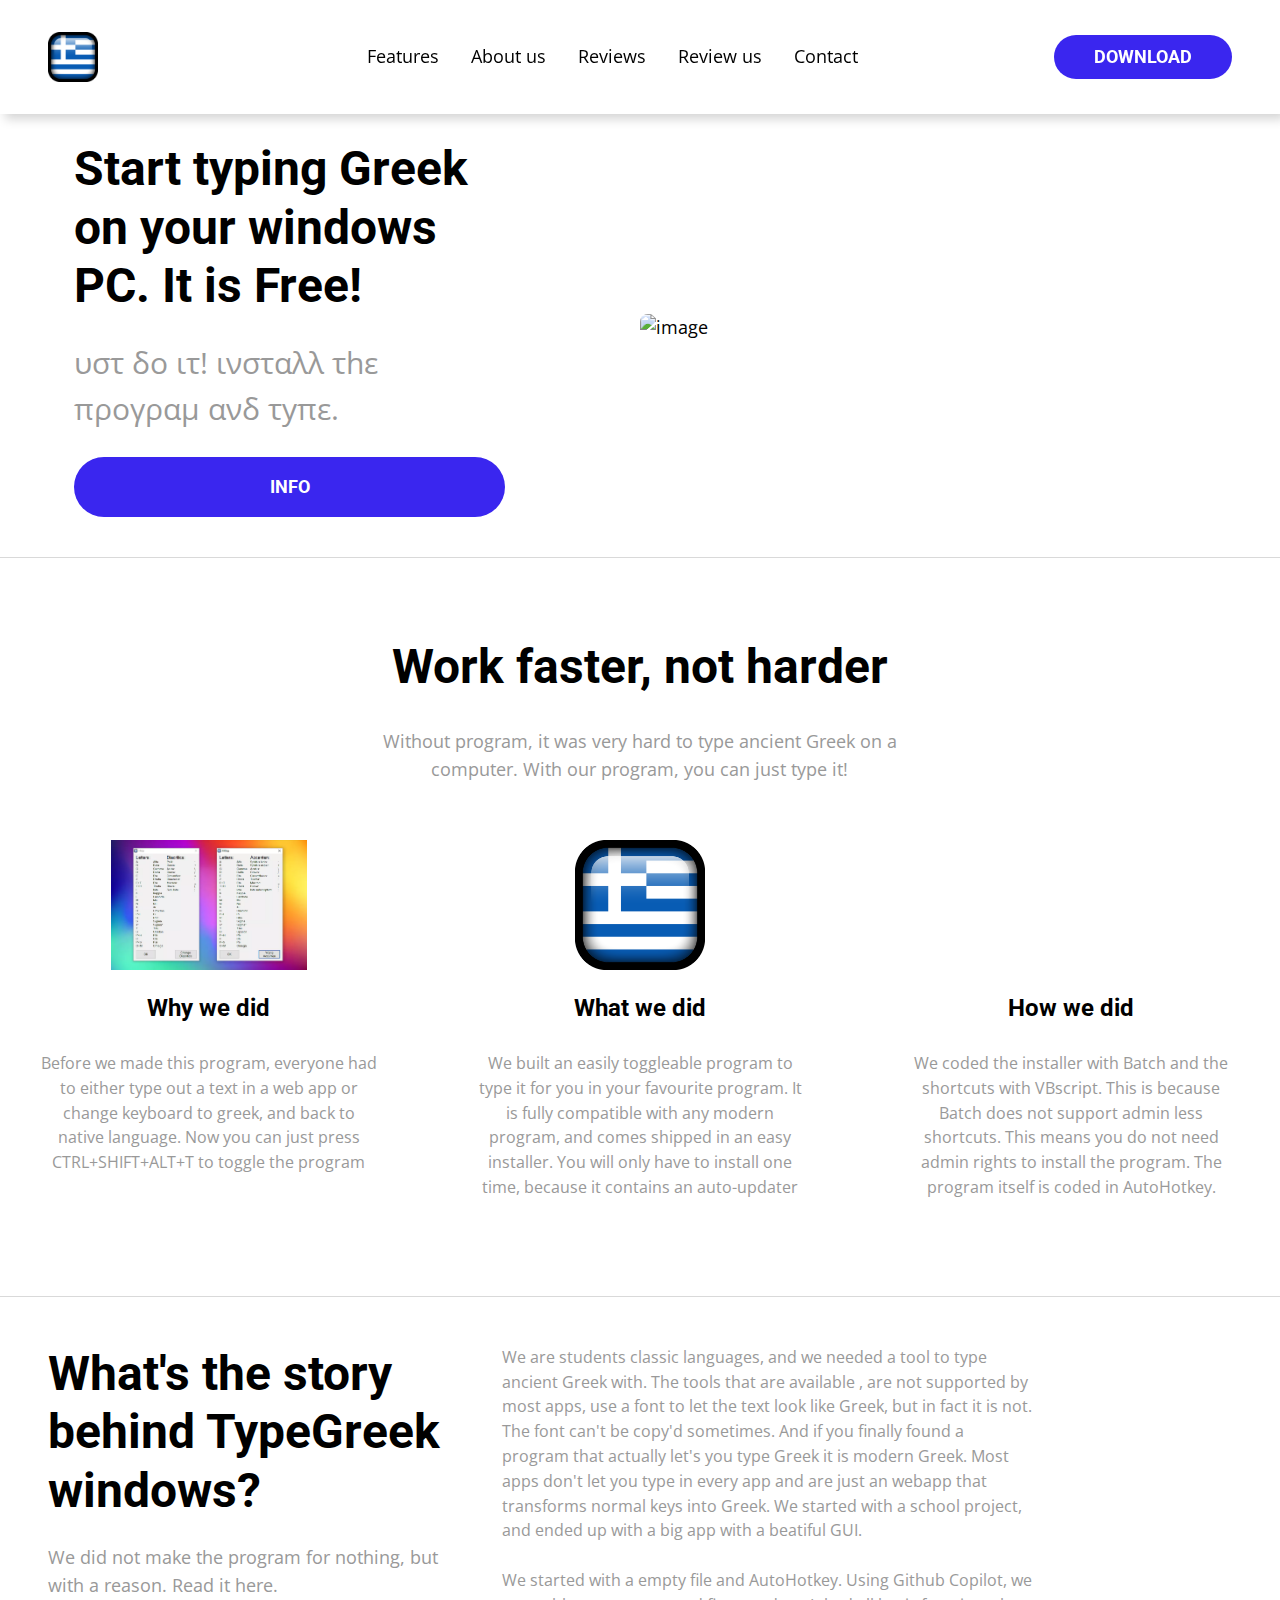
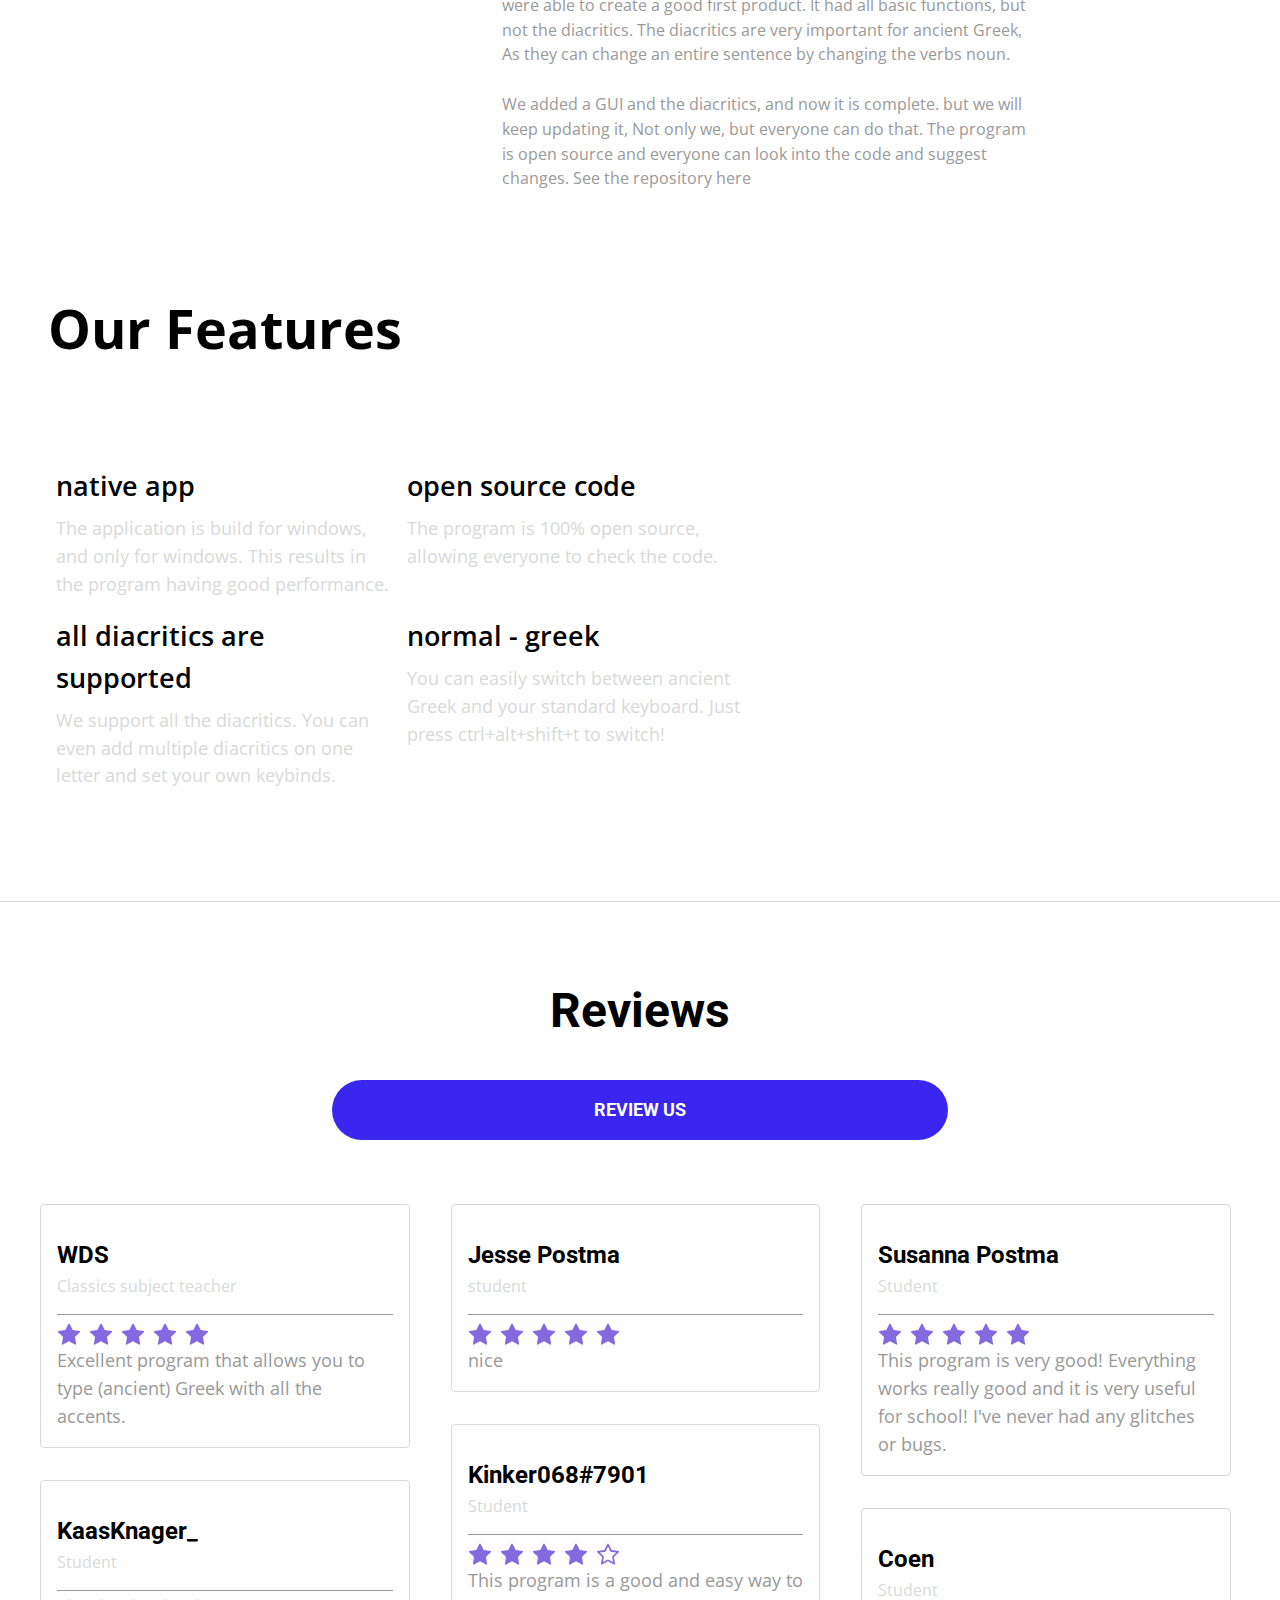
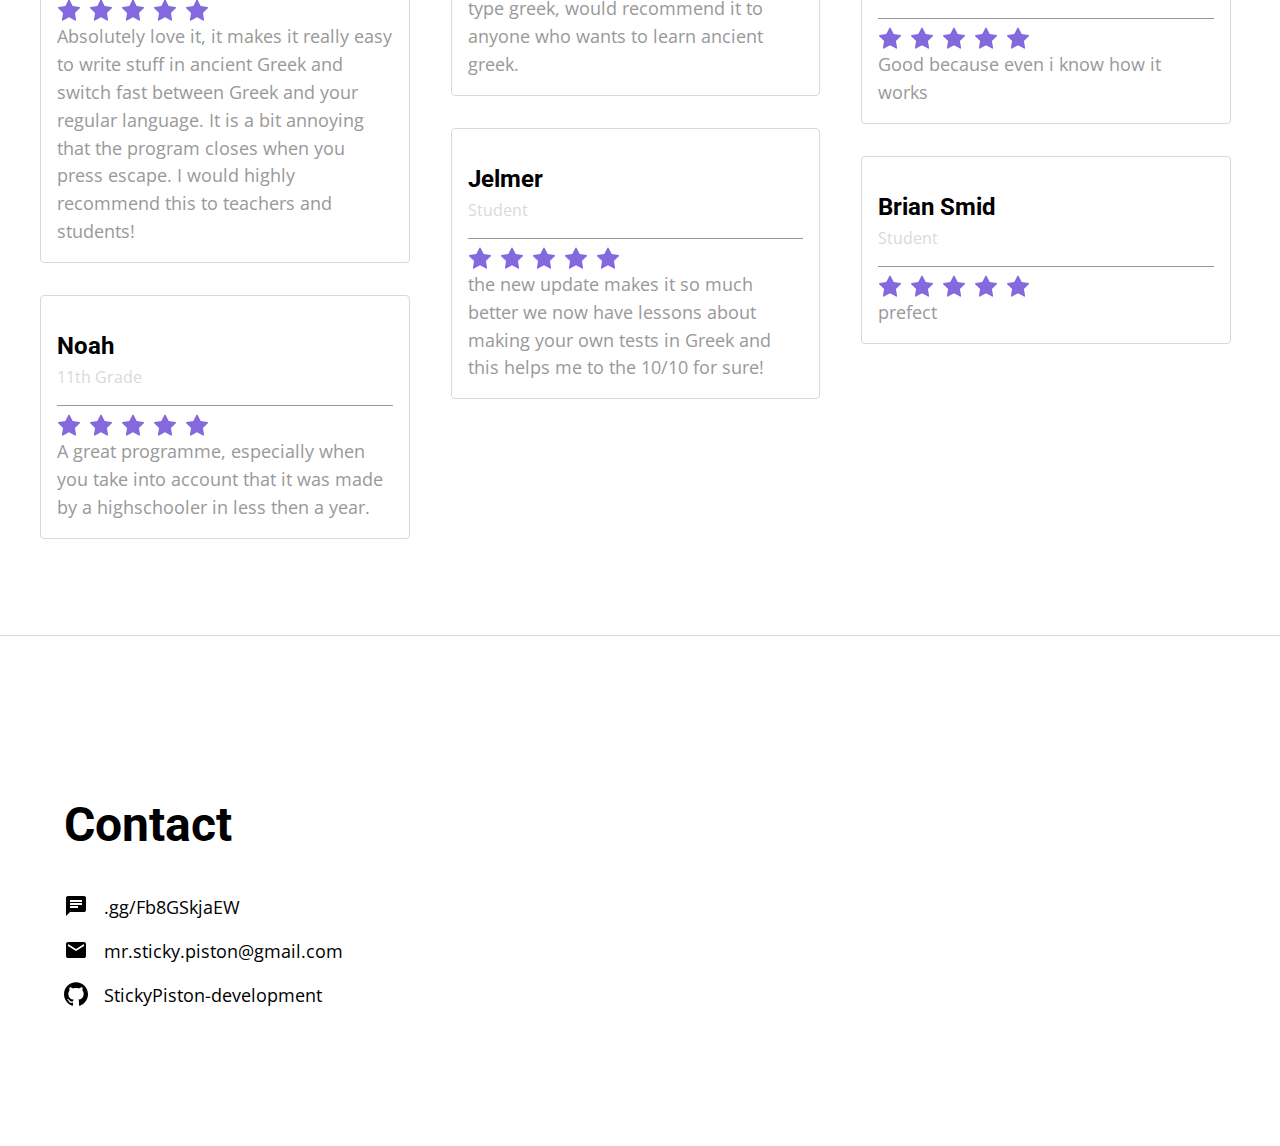
==== commit 4db3d05b: "Commit from TeleportHQ" ====
--- a/index.html
+++ b/index.html
@@ -85,10 +85,10 @@
               class="home-nav"
             >
               <a href="#features" class="home-link">Features</a>
-              <a href="#about-us" class="home-link01">About us</a>
-              <a href="#reviews" class="home-link02">Reviews</a>
+              <a href="#about-us" class="home-link1">About us</a>
+              <a href="#reviews" class="home-link2">Reviews</a>
               <a href="review.html" class="home-navlink">Review us</a>
-              <a href="#contact" class="home-link03">Contact</a>
+              <a href="#contact" class="home-link3">Contact</a>
             </nav>
           </div>
           <div data-thq="thq-navbar-btn-group" class="home-btn-group"></div>
@@ -112,7 +112,7 @@
                   class="home-image"
                 />
                 <div data-thq="thq-close-menu" class="home-menu-close">
-                  <svg viewBox="0 0 1024 1024" class="home-icon02">
+                  <svg viewBox="0 0 1024 1024" class="home-icon2">
                     <path
                       d="M810 274l-238 238 238 238-60 60-238-238-238 238-60-60 238-238-238-238 60-60 238 238 238-238z"
                     ></path>
@@ -124,11 +124,11 @@
                 data-role="Nav"
                 class="home-nav2"
               >
-                <a href="#features" class="home-link04">Features</a>
-                <a href="#about-us" class="home-link05">About us</a>
-                <a href="#reviews" class="home-link06">Reviews</a>
+                <a href="#features" class="home-link4">Features</a>
+                <a href="#about-us" class="home-link5">About us</a>
+                <a href="#reviews" class="home-link6">Reviews</a>
                 <a href="review.html" class="home-navlink1">Review Us</a>
-                <a href="#contact" class="home-link07">Contact</a>
+                <a href="#contact" class="home-link7">Contact</a>
               </nav>
               <div class="home-container2">
                 <a href="download.html" class="home-cta-btn button Anchor">
@@ -216,11 +216,14 @@
               </span>
             </div>
             <div class="home-feature-card2">
-              <img
-                alt="image"
-                src="public/playground_assets/knipsel-200h.png"
-                class="home-image4"
-              />
+              <lottie-player
+                src="https://raw.githubusercontent.com/StickyPiston-development/tgw-lib/gh-pages/animations/coding.json"
+                autoplay=""
+                speed="1"
+                background="transparent"
+                loop=""
+                class="home-lottie-node"
+              ></lottie-player>
               <span class="home-heading3 Card-Heading">How we did</span>
               <span class="home-text23">
                 <span>
@@ -283,9 +286,70 @@
             </span>
           </div>
         </div>
+        <div class="home-features1">
+          <h1 class="home-text39">Our Features</h1>
+          <div class="home-container3">
+            <div class="home-container4">
+              <div
+                class="feature-card-feature-card feature-card-root-class-name1"
+              >
+                <h2 class="feature-card-text"><span>native app</span></h2>
+                <span class="feature-card-text1">
+                  <span>
+                    The application is build for windows, and only for windows.
+                    This results in the program having good performance.
+                  </span>
+                </span>
+              </div>
+              <div
+                class="feature-card-feature-card feature-card-root-class-name4"
+              >
+                <h2 class="feature-card-text"><span>open source code</span></h2>
+                <span class="feature-card-text1">
+                  <span>
+                    The program is 100% open source, allowing everyone to check
+                    the code.
+                  </span>
+                </span>
+              </div>
+              <div
+                class="feature-card-feature-card feature-card-root-class-name3"
+              >
+                <h2 class="feature-card-text">
+                  <span>all diacritics are supported</span>
+                </h2>
+                <span class="feature-card-text1">
+                  <span>
+                    We support all the diacritics. You can even add multiple
+                    diacritics on one letter and set your own keybinds.
+                  </span>
+                </span>
+              </div>
+              <div
+                class="feature-card-feature-card feature-card-root-class-name2"
+              >
+                <h2 class="feature-card-text"><span>normal - greek</span></h2>
+                <span class="feature-card-text1">
+                  <span>
+                    You can easily switch between ancient Greek and your
+                    standard keyboard. Just press ctrl+alt+shift+t to switch!
+                  </span>
+                </span>
+              </div>
+            </div>
+            <lottie-player
+              src="https://raw.githubusercontent.com/StickyPiston-development/tgw-lib/gh-pages/animations/typing.json"
+              autoplay=""
+              speed="1"
+              background="transparent"
+              loop=""
+              class="home-lottie-node1"
+            ></lottie-player>
+          </div>
+        </div>
         <div class="home-section-separator2"></div>
         <div id="reviews" class="home-reviews">
-          <h2 class="home-text39 Section-Heading">Reviews</h2>
+          <h2 class="home-text40 Section-Heading">Reviews</h2>
           <a href="review.html" class="home-cta-btn3 button Anchor">
             REVIEW US
           </a>
@@ -801,105 +865,117 @@
           </div>
         </div>
         <div class="home-section-separator3"></div>
-        <div id="contact" class="home-contact">
-          <div class="home-content-container">
-            <h2 class="home-text40 Section-Heading">Contact</h2>
-            <div class="home-locations-container">
-              <div class="home-location-1">
-                <span class="home-heading4">Discord</span>
+        <div id="contact" class="contact-contact">
+          <div class="contact-content-container">
+            <h2 class="contact-text Section-Heading"><span>Contact</span></h2>
+            <div class="contact-locations-container">
+              <div class="contact-location-1">
+                <span class="contact-heading"><span>Discord</span></span>
                 <a
                   href="https://discord.gg/Fb8GSkjaEW"
                   target="_blank"
                   rel="noreferrer noopener"
-                  class="home-link08"
-                >
-                  <div class="home-adress">
-                    <svg viewBox="0 0 1024 1024" class="home-icon04">
+                  class="contact-link"
+                >
+                  <div class="contact-adress">
+                    <svg viewBox="0 0 1024 1024" class="contact-icon">
                       <path
                         d="M768 342v-86h-512v86h512zM598 598v-86h-342v86h342zM256 384v86h512v-86h-512zM854 86q34 0 59 25t25 59v512q0 34-25 60t-59 26h-598l-170 170v-768q0-34 25-59t59-25h684z"
                       ></path>
                     </svg>
-                    <span>.gg/Fb8GSkjaEW</span>
+                    <span><span>.gg/Fb8GSkjaEW</span></span>
                   </div>
                 </a>
                 <a
                   href="mailto:mr.sticky.piston@gmail.com?subject=TypeGreek windows"
-                  class="home-link09"
-                >
-                  <div class="home-email">
-                    <svg viewBox="0 0 1024 1024" class="home-icon06">
+                  class="contact-link1"
+                >
+                  <div class="contact-email">
+                    <svg viewBox="0 0 1024 1024" class="contact-icon02">
                       <path
                         d="M854 342v-86l-342 214-342-214v86l342 212zM854 170q34 0 59 26t25 60v512q0 34-25 60t-59 26h-684q-34 0-59-26t-25-60v-512q0-34 25-60t59-26h684z"
                       ></path>
                     </svg>
-                    <span class="Section-Text">mr.sticky.piston@gmail.com</span>
+                    <span class="Section-Text">
+                      <span>mr.sticky.piston@gmail.com</span>
+                    </span>
                   </div>
                 </a>
                 <a
                   href="https://github.com/StickyPiston-development/TypeGreek-Windows"
                   target="_blank"
                   rel="noreferrer noopener"
-                  class="home-link10"
-                >
-                  <div class="home-github">
-                    <svg viewBox="0 0 1024 1024" class="home-icon08">
+                  class="contact-link2"
+                >
+                  <div class="contact-github">
+                    <svg viewBox="0 0 1024 1024" class="contact-icon04">
                       <path
                         d="M512.008 12.642c-282.738 0-512.008 229.218-512.008 511.998 0 226.214 146.704 418.132 350.136 485.836 25.586 4.738 34.992-11.11 34.992-24.632 0-12.204-0.48-52.542-0.696-95.324-142.448 30.976-172.504-60.41-172.504-60.41-23.282-59.176-56.848-74.916-56.848-74.916-46.452-31.778 3.51-31.124 3.51-31.124 51.4 3.61 78.476 52.766 78.476 52.766 45.672 78.27 119.776 55.64 149.004 42.558 4.588-33.086 17.852-55.68 32.506-68.464-113.73-12.942-233.276-56.85-233.276-253.032 0-55.898 20.004-101.574 52.76-137.428-5.316-12.9-22.854-64.972 4.952-135.5 0 0 43.006-13.752 140.84 52.49 40.836-11.348 84.636-17.036 128.154-17.234 43.502 0.198 87.336 5.886 128.256 17.234 97.734-66.244 140.656-52.49 140.656-52.49 27.872 70.528 10.35 122.6 5.036 135.5 32.82 35.856 52.694 81.532 52.694 137.428 0 196.654-119.778 239.95-233.79 252.624 18.364 15.89 34.724 47.046 34.724 94.812 0 68.508-0.596 123.644-0.596 140.508 0 13.628 9.222 29.594 35.172 24.566 203.322-67.776 349.842-259.626 349.842-485.768 0-282.78-229.234-511.998-511.992-511.998z"
                       ></path>
                     </svg>
-                    <span class="Section-Text">StickyPiston-development</span>
+                    <span class="Section-Text">
+                      <span>StickyPiston-development</span>
+                    </span>
                   </div>
                 </a>
               </div>
-              <div class="home-location-2">
-                <span class="home-heading5">New York Office</span>
-                <div class="home-adress1">
-                  <svg viewBox="0 0 1024 1024" class="home-icon10">
+              <div class="contact-location-2">
+                <span class="contact-heading1">
+                  <span>New York Office</span>
+                </span>
+                <div class="contact-adress1">
+                  <svg viewBox="0 0 1024 1024" class="contact-icon06">
                     <path
                       d="M512 0c-176.732 0-320 143.268-320 320 0 320 320 704 320 704s320-384 320-704c0-176.732-143.27-320-320-320zM512 512c-106.040 0-192-85.96-192-192s85.96-192 192-192 192 85.96 192 192-85.96 192-192 192z"
                     ></path>
                   </svg>
-                  <span class="Section-Text">Address</span>
-                </div>
-                <div class="home-email1">
-                  <svg viewBox="0 0 1024 1024" class="home-icon12">
+                  <span class="Section-Text"><span>Address</span></span>
+                </div>
+                <div class="contact-email1">
+                  <svg viewBox="0 0 1024 1024" class="contact-icon08">
                     <path
                       d="M854 342v-86l-342 214-342-214v86l342 212zM854 170q34 0 59 26t25 60v512q0 34-25 60t-59 26h-684q-34 0-59-26t-25-60v-512q0-34 25-60t59-26h684z"
                     ></path>
                   </svg>
-                  <span class="Section-Text">E-mail Address</span>
-                </div>
-                <div class="home-phone">
-                  <svg viewBox="0 0 804.5714285714286 1024" class="home-icon14">
+                  <span class="Section-Text"><span>E-mail Address</span></span>
+                </div>
+                <div class="contact-phone">
+                  <svg
+                    viewBox="0 0 804.5714285714286 1024"
+                    class="contact-icon10"
+                  >
                     <path
                       d="M804.571 708.571c0 20.571-9.143 60.571-17.714 79.429-12 28-44 46.286-69.714 60.571-33.714 18.286-68 29.143-106.286 29.143-53.143 0-101.143-21.714-149.714-39.429-34.857-12.571-68.571-28-100-47.429-97.143-60-214.286-177.143-274.286-274.286-19.429-31.429-34.857-65.143-47.429-100-17.714-48.571-39.429-96.571-39.429-149.714 0-38.286 10.857-72.571 29.143-106.286 14.286-25.714 32.571-57.714 60.571-69.714 18.857-8.571 58.857-17.714 79.429-17.714 4 0 8 0 12 1.714 12 4 24.571 32 30.286 43.429 18.286 32.571 36 65.714 54.857 97.714 9.143 14.857 26.286 33.143 26.286 50.857 0 34.857-103.429 85.714-103.429 116.571 0 15.429 14.286 35.429 22.286 49.143 57.714 104 129.714 176 233.714 233.714 13.714 8 33.714 22.286 49.143 22.286 30.857 0 81.714-103.429 116.571-103.429 17.714 0 36 17.143 50.857 26.286 32 18.857 65.143 36.571 97.714 54.857 11.429 5.714 39.429 18.286 43.429 30.286 1.714 4 1.714 8 1.714 12z"
                     ></path>
                   </svg>
-                  <span class="Section-Text">Phone Number</span>
-                </div>
-              </div>
-            </div>
-            <div class="home-social-links-container">
-              <svg viewBox="0 0 950.8571428571428 1024" class="home-icon16">
+                  <span class="Section-Text"><span>Phone Number</span></span>
+                </div>
+              </div>
+            </div>
+            <div class="contact-social-links-container">
+              <svg viewBox="0 0 950.8571428571428 1024" class="contact-icon12">
                 <path
                   d="M925.714 233.143c-25.143 36.571-56.571 69.143-92.571 95.429 0.571 8 0.571 16 0.571 24 0 244-185.714 525.143-525.143 525.143-104.571 0-201.714-30.286-283.429-82.857 14.857 1.714 29.143 2.286 44.571 2.286 86.286 0 165.714-29.143 229.143-78.857-81.143-1.714-149.143-54.857-172.571-128 11.429 1.714 22.857 2.857 34.857 2.857 16.571 0 33.143-2.286 48.571-6.286-84.571-17.143-148-91.429-148-181.143v-2.286c24.571 13.714 53.143 22.286 83.429 23.429-49.714-33.143-82.286-89.714-82.286-153.714 0-34.286 9.143-65.714 25.143-93.143 90.857 112 227.429 185.143 380.571 193.143-2.857-13.714-4.571-28-4.571-42.286 0-101.714 82.286-184.571 184.571-184.571 53.143 0 101.143 22.286 134.857 58.286 41.714-8 81.714-23.429 117.143-44.571-13.714 42.857-42.857 78.857-81.143 101.714 37.143-4 73.143-14.286 106.286-28.571z"
                 ></path></svg
-              ><svg viewBox="0 0 877.7142857142857 1024" class="home-icon18">
+              ><svg viewBox="0 0 877.7142857142857 1024" class="contact-icon14">
                 <path
                   d="M713.143 73.143c90.857 0 164.571 73.714 164.571 164.571v548.571c0 90.857-73.714 164.571-164.571 164.571h-107.429v-340h113.714l17.143-132.571h-130.857v-84.571c0-38.286 10.286-64 65.714-64l69.714-0.571v-118.286c-12-1.714-53.714-5.143-101.714-5.143-101.143 0-170.857 61.714-170.857 174.857v97.714h-114.286v132.571h114.286v340h-304c-90.857 0-164.571-73.714-164.571-164.571v-548.571c0-90.857 73.714-164.571 164.571-164.571h548.571z"
                 ></path></svg
-              ><svg viewBox="0 0 877.7142857142857 1024" class="home-icon20">
+              ><svg viewBox="0 0 877.7142857142857 1024" class="contact-icon16">
                 <path
                   d="M585.143 512c0-80.571-65.714-146.286-146.286-146.286s-146.286 65.714-146.286 146.286 65.714 146.286 146.286 146.286 146.286-65.714 146.286-146.286zM664 512c0 124.571-100.571 225.143-225.143 225.143s-225.143-100.571-225.143-225.143 100.571-225.143 225.143-225.143 225.143 100.571 225.143 225.143zM725.714 277.714c0 29.143-23.429 52.571-52.571 52.571s-52.571-23.429-52.571-52.571 23.429-52.571 52.571-52.571 52.571 23.429 52.571 52.571zM438.857 152c-64 0-201.143-5.143-258.857 17.714-20 8-34.857 17.714-50.286 33.143s-25.143 30.286-33.143 50.286c-22.857 57.714-17.714 194.857-17.714 258.857s-5.143 201.143 17.714 258.857c8 20 17.714 34.857 33.143 50.286s30.286 25.143 50.286 33.143c57.714 22.857 194.857 17.714 258.857 17.714s201.143 5.143 258.857-17.714c20-8 34.857-17.714 50.286-33.143s25.143-30.286 33.143-50.286c22.857-57.714 17.714-194.857 17.714-258.857s5.143-201.143-17.714-258.857c-8-20-17.714-34.857-33.143-50.286s-30.286-25.143-50.286-33.143c-57.714-22.857-194.857-17.714-258.857-17.714zM877.714 512c0 60.571 0.571 120.571-2.857 181.143-3.429 70.286-19.429 132.571-70.857 184s-113.714 67.429-184 70.857c-60.571 3.429-120.571 2.857-181.143 2.857s-120.571 0.571-181.143-2.857c-70.286-3.429-132.571-19.429-184-70.857s-67.429-113.714-70.857-184c-3.429-60.571-2.857-120.571-2.857-181.143s-0.571-120.571 2.857-181.143c3.429-70.286 19.429-132.571 70.857-184s113.714-67.429 184-70.857c60.571-3.429 120.571-2.857 181.143-2.857s120.571-0.571 181.143 2.857c70.286 3.429 132.571 19.429 184 70.857s67.429 113.714 70.857 184c3.429 60.571 2.857 120.571 2.857 181.143z"
                 ></path>
               </svg>
             </div>
           </div>
-          <img
-            alt="image"
-            src="https://images.unsplash.com/photo-1587560699334-cc4ff634909a?ixid=Mnw5MTMyMXwwfDF8c2VhcmNofDEwfHxjb250YWN0fGVufDB8fHx8MTY2OTM3MjAwNQ&amp;ixlib=rb-4.0.3&amp;w=1500"
-            class="home-image5"
-          />
+          <lottie-player
+            src="https://raw.githubusercontent.com/StickyPiston-development/tgw-lib/gh-pages/animations/contact.json"
+            autoplay=""
+            speed="1"
+            background="transparent"
+            loop=""
+            class="contact-lottie-node"
+          ></lottie-player>
         </div>
       </div>
     </div>
--- a/home.css
+++ b/home.css
@@ -1,3 +1,33 @@
+.feature-card-feature-card {
+  width: 100%;
+  display: flex;
+  padding: var(--dl-space-space-unit);
+  max-width: 1400px;
+  align-items: flex-start;
+  flex-direction: column;
+  justify-content: flex-start;
+}
+.feature-card-text {
+  font-weight: 600;
+  margin-bottom: var(--dl-space-space-unit);
+}
+.feature-card-text1 {
+  color: var(--dl-color-gray-700);
+}
+.feature-card-root-class-name {
+  width: 100%;
+}
+
+
+
+
+@media(max-width: 479px) {
+  .feature-card-text {
+    font-style: normal;
+    font-weight: 600;
+  }
+}
+
 .testimonial-card5-testimonial-card {
   width: 30%;
   margin: var(--dl-space-space-doubleunit);
@@ -273,6 +303,221 @@
   }
 }
 
+.contact-contact {
+  width: 100%;
+  display: flex;
+  position: relative;
+  max-width: var(--dl-size-size-maxcontent);
+  align-items: flex-start;
+  padding-left: var(--dl-space-space-tripleunit);
+  flex-direction: row;
+  justify-content: space-between;
+}
+.contact-content-container {
+  width: 50%;
+  display: flex;
+  padding: var(--dl-space-space-fiveunits);
+  align-self: stretch;
+  margin-top: var(--dl-space-space-tenunits);
+  align-items: flex-start;
+  margin-bottom: var(--dl-space-space-fiveunits);
+  flex-direction: column;
+  justify-content: flex-start;
+}
+.contact-text {
+  margin-top: var(--dl-space-space-fiveunits);
+  margin-bottom: var(--dl-space-space-fiveunits);
+}
+.contact-locations-container {
+  width: 100%;
+  display: flex;
+  align-items: flex-start;
+  margin-bottom: var(--dl-space-space-fiveunits);
+  flex-direction: row;
+}
+.contact-location-1 {
+  display: flex;
+  align-items: flex-start;
+  margin-right: var(--dl-space-space-fourunits);
+  flex-direction: column;
+}
+.contact-heading {
+  display: none;
+  font-size: 24px;
+  font-style: normal;
+  font-family: Roboto;
+  font-weight: 700;
+  margin-bottom: var(--dl-space-space-doubleunit);
+}
+.contact-link {
+  display: contents;
+}
+.contact-adress {
+  display: flex;
+  align-items: flex-start;
+  margin-bottom: var(--dl-space-space-doubleunit);
+  flex-direction: row;
+  text-decoration: none;
+}
+.contact-icon {
+  width: 24px;
+  height: 24px;
+  margin-right: var(--dl-space-space-doubleunit);
+}
+.contact-link1 {
+  display: contents;
+}
+.contact-email {
+  display: flex;
+  align-items: flex-start;
+  margin-bottom: var(--dl-space-space-doubleunit);
+  flex-direction: row;
+  text-decoration: none;
+}
+.contact-icon02 {
+  width: 24px;
+  height: 24px;
+  margin-right: var(--dl-space-space-doubleunit);
+}
+.contact-link2 {
+  display: contents;
+}
+.contact-github {
+  display: flex;
+  align-items: flex-start;
+  margin-bottom: var(--dl-space-space-doubleunit);
+  flex-direction: row;
+  text-decoration: none;
+}
+.contact-icon04 {
+  width: 24px;
+  height: 24px;
+  margin-right: var(--dl-space-space-doubleunit);
+}
+.contact-location-2 {
+  display: none;
+  align-items: flex-start;
+  flex-direction: column;
+}
+.contact-heading1 {
+  font-size: 24px;
+  font-style: normal;
+  font-family: Roboto;
+  font-weight: 700;
+  margin-bottom: var(--dl-space-space-doubleunit);
+}
+.contact-adress1 {
+  display: flex;
+  align-items: flex-start;
+  margin-bottom: var(--dl-space-space-doubleunit);
+  flex-direction: row;
+}
+.contact-icon06 {
+  width: 24px;
+  height: 24px;
+  margin-right: var(--dl-space-space-doubleunit);
+}
+.contact-email1 {
+  display: flex;
+  align-items: flex-start;
+  margin-bottom: var(--dl-space-space-doubleunit);
+  flex-direction: row;
+}
+.contact-icon08 {
+  width: 24px;
+  height: 24px;
+  margin-right: var(--dl-space-space-doubleunit);
+}
+.contact-phone {
+  display: flex;
+  align-items: flex-start;
+  margin-bottom: var(--dl-space-space-doubleunit);
+  flex-direction: row;
+}
+.contact-icon10 {
+  width: 24px;
+  height: 24px;
+  margin-right: var(--dl-space-space-doubleunit);
+}
+.contact-social-links-container {
+  display: none;
+  align-self: flex-start;
+  margin-top: var(--dl-space-space-fiveunits);
+  align-items: flex-start;
+  flex-direction: row;
+}
+.contact-icon12 {
+  width: 24px;
+  height: 24px;
+  margin-right: var(--dl-space-space-doubleunit);
+}
+.contact-icon14 {
+  width: 24px;
+  height: 24px;
+  margin-right: var(--dl-space-space-doubleunit);
+}
+.contact-icon16 {
+  width: 24px;
+  height: 24px;
+}
+.contact-lottie-node {
+  width: 500px;
+  height: 500px;
+}
+
+
+@media(max-width: 991px) {
+  .contact-locations-container {
+    flex-wrap: wrap;
+  }
+  .contact-location-1 {
+    margin-bottom: var(--dl-space-space-tripleunit);
+  }
+}
+@media(max-width: 767px) {
+  .contact-contact {
+    padding-right: var(--dl-space-space-tripleunit);
+    flex-direction: column;
+  }
+  .contact-content-container {
+    width: 100%;
+    align-items: center;
+  }
+  .contact-locations-container {
+    justify-content: center;
+  }
+  .contact-location-1 {
+    align-items: flex-start;
+  }
+  .contact-lottie-node {
+    align-self: center;
+  }
+}
+@media(max-width: 479px) {
+  .contact-content-container {
+    align-items: center;
+    padding-left: 0px;
+    padding-right: 0px;
+  }
+  .contact-text {
+    text-align: center;
+  }
+  .contact-locations-container {
+    margin-bottom: 0px;
+    justify-content: center;
+  }
+  .contact-location-1 {
+    margin-right: 0px;
+  }
+  .contact-social-links-container {
+    align-self: center;
+  }
+  .contact-lottie-node {
+    width: 400px;
+    height: 400px;
+  }
+}
+
 .home-container {
   width: 100%;
   height: auto;
@@ -317,11 +562,11 @@
   margin-left: 32px;
   text-decoration: none;
 }
-.home-link01 {
+.home-link1 {
   margin-left: 32px;
   text-decoration: none;
 }
-.home-link02 {
+.home-link2 {
   margin-left: 32px;
   text-decoration: none;
 }
@@ -329,7 +574,7 @@
   margin-left: 32px;
   text-decoration: none;
 }
-.home-link03 {
+.home-link3 {
   margin-left: 32px;
   text-decoration: none;
 }
@@ -382,7 +627,7 @@
   align-items: center;
   justify-content: center;
 }
-.home-icon02 {
+.home-icon2 {
   width: 16px;
   height: 16px;
 }
@@ -392,15 +637,15 @@
   align-items: flex-start;
   flex-direction: column;
 }
-.home-link04 {
+.home-link4 {
   margin-bottom: var(--dl-space-space-unit);
   text-decoration: none;
 }
-.home-link05 {
+.home-link5 {
   margin-bottom: var(--dl-space-space-unit);
   text-decoration: none;
 }
-.home-link06 {
+.home-link6 {
   margin-bottom: var(--dl-space-space-unit);
   text-decoration: none;
 }
@@ -408,7 +653,7 @@
   margin-bottom: var(--dl-space-space-unit);
   text-decoration: none;
 }
-.home-link07 {
+.home-link7 {
   margin-bottom: var(--dl-space-space-unit);
   text-decoration: none;
 }
@@ -527,6 +772,7 @@
 .home-features {
   width: 100%;
   display: flex;
+  padding: 48px;
   max-width: var(--dl-size-size-maxcontent);
   align-items: center;
   padding-top: var(--dl-space-space-tenunits);
@@ -630,10 +876,8 @@
   box-shadow: 5px 5px 10px 0px #d4d4d4;
   border-radius: var(--dl-radius-radius-radius8);
 }
-.home-image4 {
-  width: px;
+.home-lottie-node {
   height: 130px;
-  object-fit: cover;
   margin-bottom: 20px;
 }
 .home-heading3 {
@@ -661,14 +905,11 @@
 .home-about-us {
   width: 100%;
   display: flex;
+  padding: 48px;
   max-width: var(--dl-size-size-maxcontent);
   align-items: flex-start;
-  padding-top: var(--dl-space-space-tenunits);
-  padding-left: var(--dl-space-space-tripleunit);
-  padding-right: var(--dl-space-space-tripleunit);
-  flex-direction: row;
-  padding-bottom: var(--dl-space-space-fiveunits);
-  justify-content: center;
+  flex-direction: row;
+  justify-content: flex-start;
 }
 .home-heading-container1 {
   width: 35%;
@@ -703,6 +944,35 @@
   text-transform: none;
   text-decoration: none;
 }
+.home-features1 {
+  width: 100%;
+  display: flex;
+  padding: 48px;
+  max-width: 1400px;
+  flex-direction: column;
+}
+.home-text39 {
+  font-size: 3rem;
+  margin-bottom: 32px;
+}
+.home-container3 {
+  flex: 0 0 auto;
+  width: 100%;
+  display: flex;
+  align-items: center;
+  flex-direction: row;
+  justify-content: space-between;
+}
+.home-container4 {
+  display: grid;
+  grid-template-columns: 1fr 1fr;
+}
+.home-lottie-node1 {
+  width: 450px;
+  height: 450px;
+  min-width: 450px;
+  margin-left: var(--dl-space-space-fourunits);
+}
 .home-section-separator2 {
   width: 100%;
   height: 1px;
@@ -723,7 +993,7 @@
   flex-direction: column;
   padding-bottom: var(--dl-space-space-fiveunits);
 }
-.home-text39 {
+.home-text40 {
   margin-bottom: var(--dl-space-space-fiveunits);
 }
 .home-cta-btn3 {
@@ -760,173 +1030,6 @@
   flex-direction: column;
   background-color: var(--dl-color-gray-700);
 }
-.home-contact {
-  width: 100%;
-  display: flex;
-  max-width: var(--dl-size-size-maxcontent);
-  align-items: flex-start;
-  padding-top: var(--dl-space-space-tenunits);
-  padding-left: var(--dl-space-space-tripleunit);
-  flex-direction: row;
-  padding-bottom: var(--dl-space-space-fiveunits);
-  justify-content: space-between;
-}
-.home-content-container {
-  width: 50%;
-  display: flex;
-  padding: var(--dl-space-space-fiveunits);
-  align-self: stretch;
-  align-items: flex-start;
-  flex-direction: column;
-  justify-content: flex-start;
-}
-.home-text40 {
-  margin-top: var(--dl-space-space-fiveunits);
-  margin-bottom: var(--dl-space-space-fiveunits);
-}
-.home-locations-container {
-  width: 100%;
-  display: flex;
-  align-items: flex-start;
-  margin-bottom: var(--dl-space-space-fiveunits);
-  flex-direction: row;
-}
-.home-location-1 {
-  display: flex;
-  align-items: flex-start;
-  margin-right: var(--dl-space-space-fourunits);
-  flex-direction: column;
-}
-.home-heading4 {
-  display: none;
-  font-size: 24px;
-  font-style: normal;
-  font-family: Roboto;
-  font-weight: 700;
-  margin-bottom: var(--dl-space-space-doubleunit);
-}
-.home-link08 {
-  display: contents;
-}
-.home-adress {
-  display: flex;
-  align-items: flex-start;
-  margin-bottom: var(--dl-space-space-doubleunit);
-  flex-direction: row;
-  text-decoration: none;
-}
-.home-icon04 {
-  width: 24px;
-  height: 24px;
-  margin-right: var(--dl-space-space-doubleunit);
-}
-.home-link09 {
-  display: contents;
-}
-.home-email {
-  display: flex;
-  align-items: flex-start;
-  margin-bottom: var(--dl-space-space-doubleunit);
-  flex-direction: row;
-  text-decoration: none;
-}
-.home-icon06 {
-  width: 24px;
-  height: 24px;
-  margin-right: var(--dl-space-space-doubleunit);
-}
-.home-link10 {
-  display: contents;
-}
-.home-github {
-  display: flex;
-  align-items: flex-start;
-  margin-bottom: var(--dl-space-space-doubleunit);
-  flex-direction: row;
-  text-decoration: none;
-}
-.home-icon08 {
-  width: 24px;
-  height: 24px;
-  margin-right: var(--dl-space-space-doubleunit);
-}
-.home-location-2 {
-  display: none;
-  align-items: flex-start;
-  flex-direction: column;
-}
-.home-heading5 {
-  font-size: 24px;
-  font-style: normal;
-  font-family: Roboto;
-  font-weight: 700;
-  margin-bottom: var(--dl-space-space-doubleunit);
-}
-.home-adress1 {
-  display: flex;
-  align-items: flex-start;
-  margin-bottom: var(--dl-space-space-doubleunit);
-  flex-direction: row;
-}
-.home-icon10 {
-  width: 24px;
-  height: 24px;
-  margin-right: var(--dl-space-space-doubleunit);
-}
-.home-email1 {
-  display: flex;
-  align-items: flex-start;
-  margin-bottom: var(--dl-space-space-doubleunit);
-  flex-direction: row;
-}
-.home-icon12 {
-  width: 24px;
-  height: 24px;
-  margin-right: var(--dl-space-space-doubleunit);
-}
-.home-phone {
-  display: flex;
-  align-items: flex-start;
-  margin-bottom: var(--dl-space-space-doubleunit);
-  flex-direction: row;
-}
-.home-icon14 {
-  width: 24px;
-  height: 24px;
-  margin-right: var(--dl-space-space-doubleunit);
-}
-.home-social-links-container {
-  display: none;
-  align-self: flex-start;
-  margin-top: var(--dl-space-space-fiveunits);
-  align-items: flex-start;
-  flex-direction: row;
-}
-.home-icon16 {
-  width: 24px;
-  height: 24px;
-  margin-right: var(--dl-space-space-doubleunit);
-}
-.home-icon18 {
-  width: 24px;
-  height: 24px;
-  margin-right: var(--dl-space-space-doubleunit);
-}
-.home-icon20 {
-  width: 24px;
-  height: 24px;
-}
-.home-image5 {
-  width: 50%;
-  z-index: 10;
-  object-fit: cover;
-  transition: 0.3s;
-  border-radius: var(--dl-radius-radius-radius8);
-}
-.home-image5:hover {
-  opacity: 0.98;
-  box-shadow: 10px 10px 10px 0px #d4d4d4;
-}
 @media(max-width: 1600px) {
   .home-cards-container1 {
     flex: 1;
@@ -975,6 +1078,12 @@
   }
   .home-text-container {
     width: 100%;
+  }
+  .home-features1 {
+    align-items: center;
+  }
+  .home-container3 {
+    flex-direction: column;
   }
   .home-cards-container1 {
     height: 1299px;
@@ -982,15 +1091,6 @@
     flex-direction: column;
     padding-bottom: 0px;
   }
-  .home-locations-container {
-    flex-wrap: wrap;
-  }
-  .home-location-1 {
-    margin-bottom: var(--dl-space-space-tripleunit);
-  }
-  .home-image5 {
-    align-self: center;
-  }
 }
 @media(max-width: 767px) {
   .home-navbar-interactive {
@@ -1008,16 +1108,16 @@
   .home-link {
     margin-left: var(--dl-space-space-unit);
   }
-  .home-link01 {
+  .home-link1 {
     margin-left: var(--dl-space-space-unit);
   }
-  .home-link02 {
+  .home-link2 {
     margin-left: var(--dl-space-space-unit);
   }
   .home-navlink {
     margin-left: var(--dl-space-space-unit);
   }
-  .home-link03 {
+  .home-link3 {
     margin-left: var(--dl-space-space-unit);
   }
   .home-btn-group {
@@ -1073,7 +1173,17 @@
   .home-secondary-text {
     text-align: center;
   }
+  .home-features1 {
+    padding-left: 32px;
+    padding-right: 32px;
+  }
   .home-text39 {
+    text-align: center;
+  }
+  .home-container3 {
+    flex-direction: column;
+  }
+  .home-text40 {
     text-align: center;
   }
   .home-cards-container1 {
@@ -1081,16 +1191,6 @@
     flex-wrap: wrap;
     align-items: center;
     flex-direction: column;
-  }
-  .home-contact {
-    padding-right: var(--dl-space-space-tripleunit);
-    flex-direction: column;
-  }
-  .home-content-container {
-    width: 100%;
-  }
-  .home-image5 {
-    width: 100%;
   }
 }
 @media(max-width: 479px) {
@@ -1165,32 +1265,20 @@
   .home-text31 {
     text-decoration: none;
   }
-  .home-text39 {
-    text-align: center;
-  }
-  .home-cta-btn3 {
-    width: 100%;
-    align-self: center;
-  }
-  .home-content-container {
-    align-items: center;
-    padding-left: 0px;
-    padding-right: 0px;
+  .home-features1 {
+    padding-top: 32px;
+    padding-left: var(--dl-space-space-unit);
+    padding-right: var(--dl-space-space-unit);
+    padding-bottom: 32px;
+  }
+  .home-container4 {
+    grid-template-columns: 1fr;
   }
   .home-text40 {
     text-align: center;
   }
-  .home-locations-container {
-    margin-bottom: 0px;
-    justify-content: center;
-  }
-  .home-location-1 {
-    margin-right: 0px;
-  }
-  .home-social-links-container {
+  .home-cta-btn3 {
+    width: 100%;
     align-self: center;
   }
-  .home-image5 {
-    display: none;
-  }
-}
+}
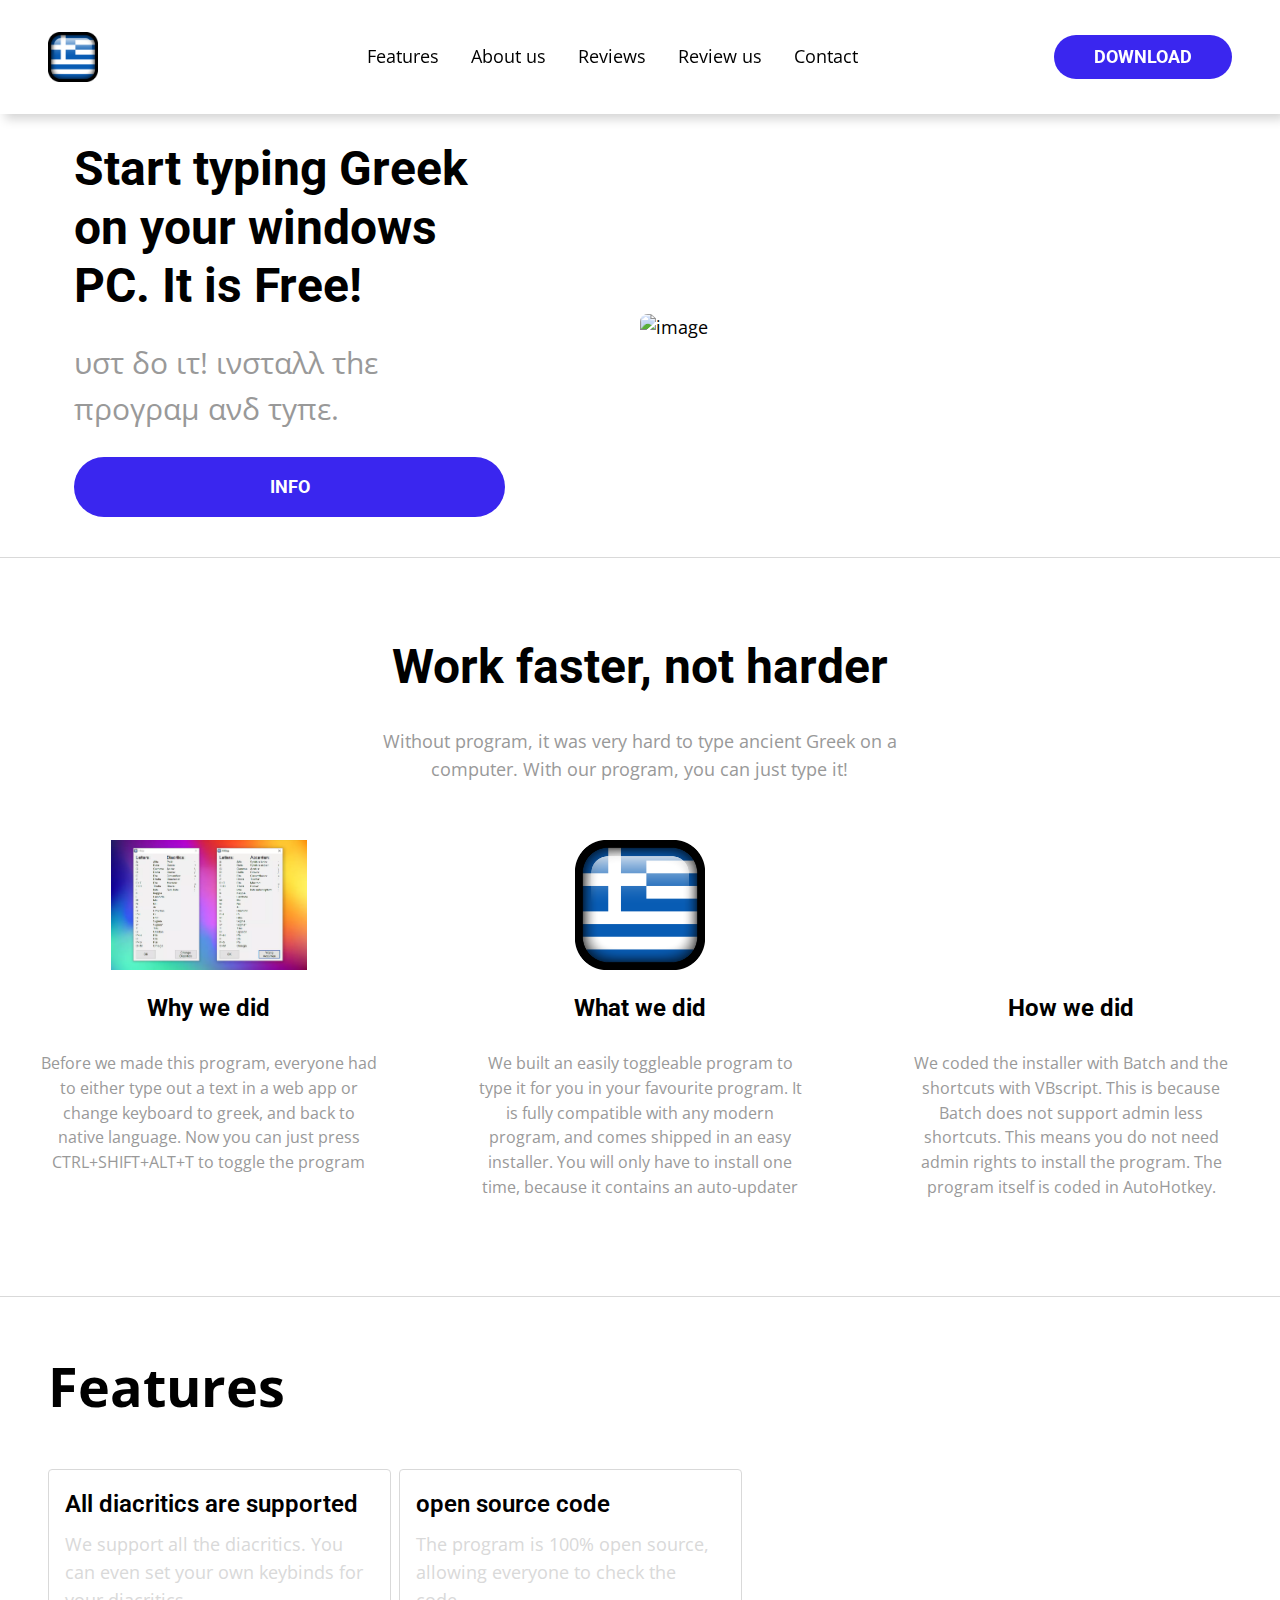
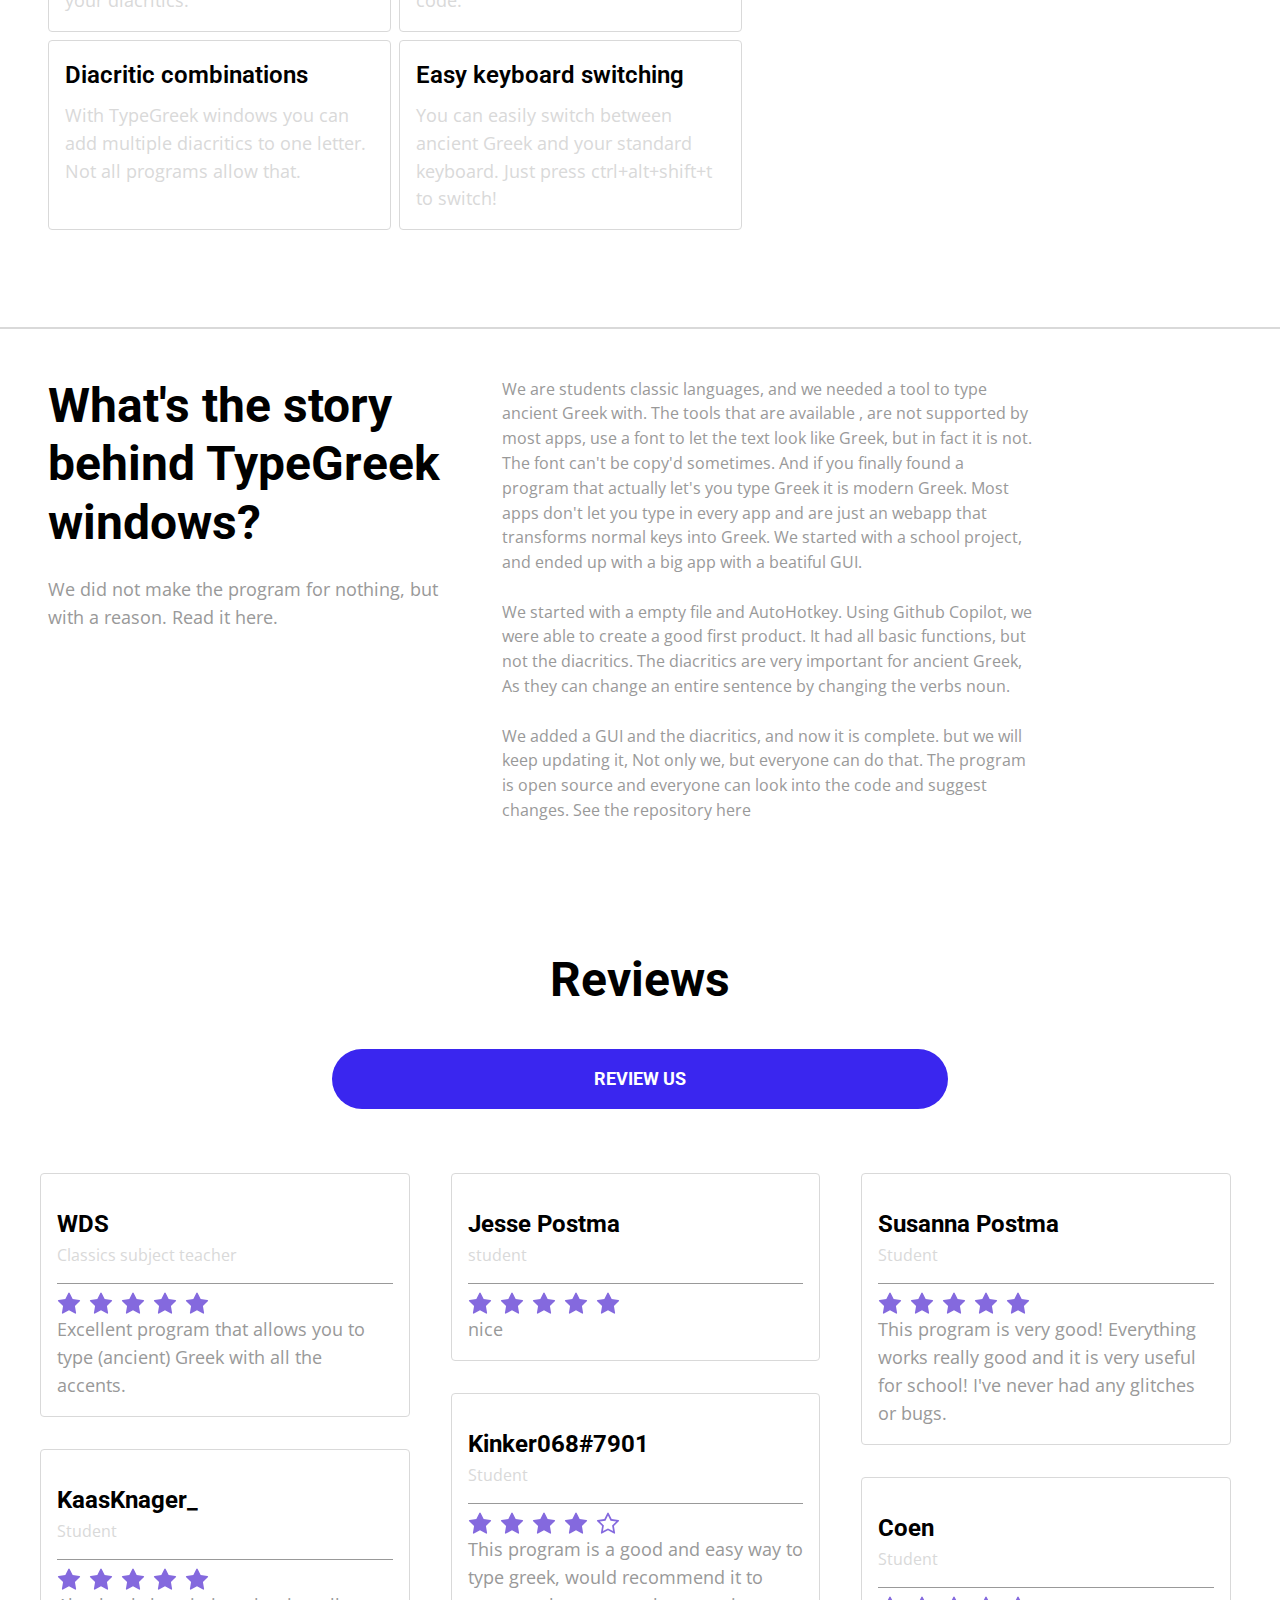
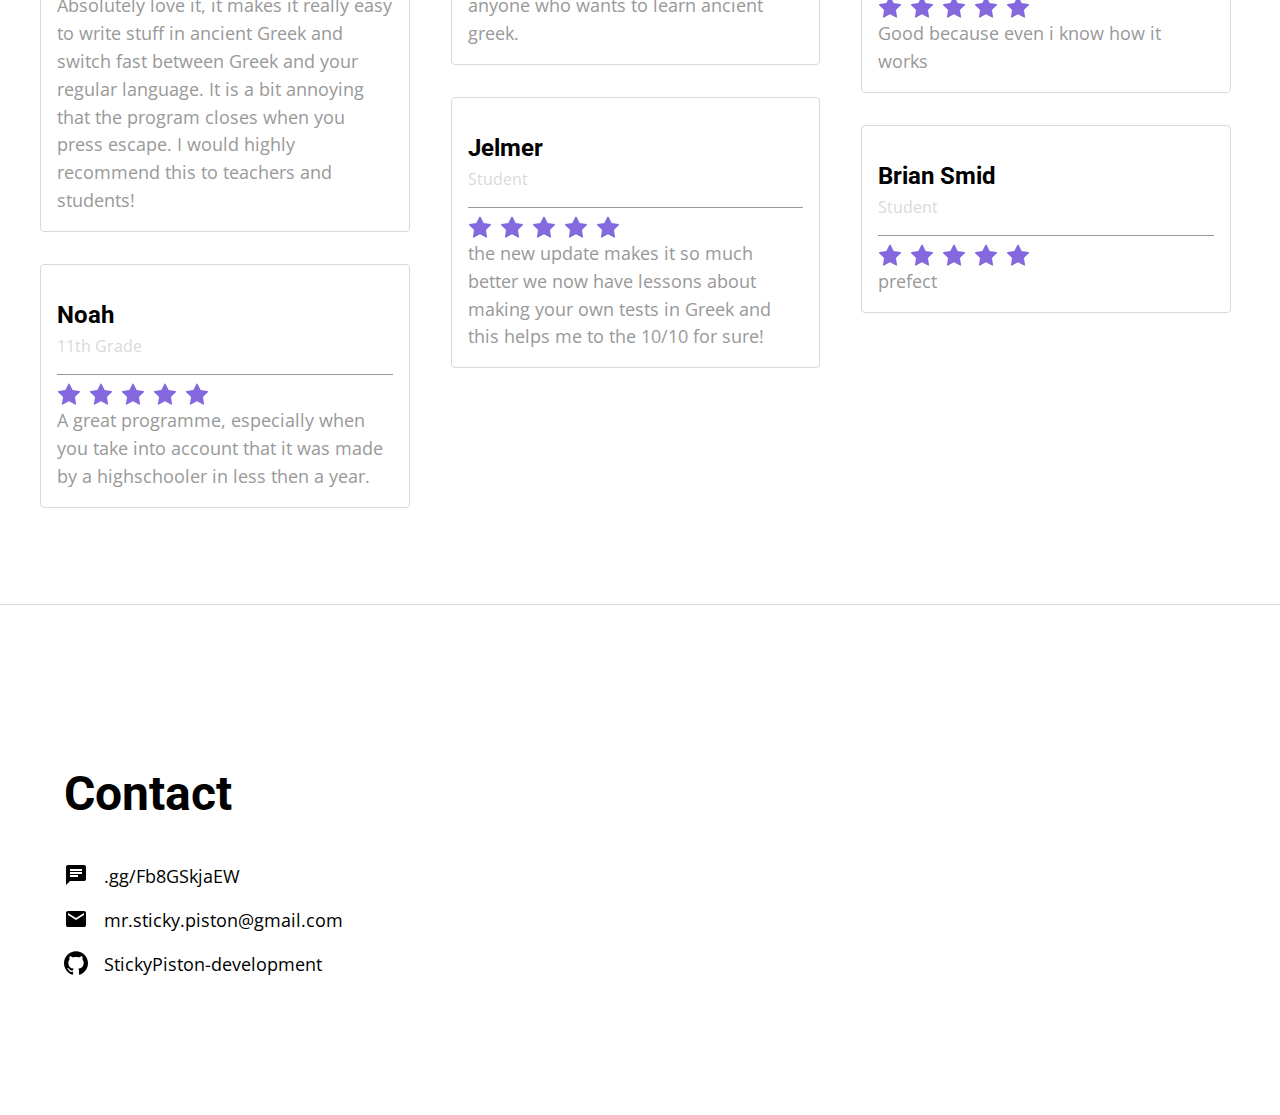
==== commit 444c8c38: "Commit from TeleportHQ" ====
--- a/index.html
+++ b/index.html
@@ -218,10 +218,10 @@
             <div class="home-feature-card2">
               <lottie-player
                 src="https://raw.githubusercontent.com/StickyPiston-development/tgw-lib/gh-pages/animations/coding.json"
+                loop=""
+                speed="1"
                 autoplay=""
-                speed="1"
                 background="transparent"
-                loop=""
                 class="home-lottie-node"
               ></lottie-player>
               <span class="home-heading3 Card-Heading">How we did</span>
@@ -238,9 +238,76 @@
           </div>
         </div>
         <div class="home-section-separator1"></div>
+        <div class="home-features1">
+          <h1 class="home-text26">Features</h1>
+          <div class="home-container3">
+            <div class="home-container4">
+              <div
+                class="feature-card-feature-card feature-card-root-class-name1"
+              >
+                <h2 class="feature-card-text">
+                  <span>All diacritics are supported</span>
+                </h2>
+                <span class="feature-card-text1">
+                  <span>
+                    We support all the diacritics. You can even set your own
+                    keybinds for your diacritics.
+                  </span>
+                </span>
+              </div>
+              <div
+                class="feature-card-feature-card feature-card-root-class-name4"
+              >
+                <h2 class="feature-card-text"><span>open source code</span></h2>
+                <span class="feature-card-text1">
+                  <span>
+                    The program is 100% open source, allowing everyone to check
+                    the code.
+                  </span>
+                </span>
+              </div>
+              <div
+                class="feature-card-feature-card feature-card-root-class-name3"
+              >
+                <h2 class="feature-card-text">
+                  <span>Diacritic combinations</span>
+                </h2>
+                <span class="feature-card-text1">
+                  <span>
+                    With TypeGreek windows you can add multiple diacritics to
+                    one letter. Not all programs allow that.
+                  </span>
+                </span>
+              </div>
+              <div
+                class="feature-card-feature-card feature-card-root-class-name2"
+              >
+                <h2 class="feature-card-text">
+                  <span>Easy keyboard switching</span>
+                </h2>
+                <span class="feature-card-text1">
+                  <span>
+                    You can easily switch between ancient Greek and your
+                    standard keyboard. Just press ctrl+alt+shift+t to switch!
+                  </span>
+                </span>
+              </div>
+            </div>
+            <lottie-player
+              src="https://raw.githubusercontent.com/StickyPiston-development/tgw-lib/gh-pages/animations/typing.json"
+              loop=""
+              speed="1"
+              autoplay=""
+              background="transparent"
+              class="home-lottie-node1"
+            ></lottie-player>
+          </div>
+        </div>
+        <div class="home-section-separator2"></div>
+        <div class="home-section-separator3"></div>
         <div id="about-us" class="home-about-us">
           <div class="home-heading-container1">
-            <h2 class="home-text26 Section-Heading">
+            <h2 class="home-text27 Section-Heading">
               What's the story behind TypeGreek windows?
             </h2>
             <span class="home-secondary-text">
@@ -252,8 +319,8 @@
             </span>
           </div>
           <div class="home-text-container">
-            <span class="home-text29">
-              <span class="home-text30 Section-Text">
+            <span class="home-text30">
+              <span class="home-text31 Section-Text">
                 We are students classic languages, and we needed a tool to type
                 ancient Greek with. The tools that are available , are not
                 supported by most apps, use a font to let the text look like
@@ -264,7 +331,7 @@
                 keys into Greek. We started with a school project, and ended up
                 with a big app with a beatiful GUI.
               </span>
-              <br class="home-text31" />
+              <br class="home-text32" />
               <br class="Card-Text" />
               <span class="Card-Text">
                 We started with a empty file and AutoHotkey. Using Github
@@ -286,68 +353,6 @@
             </span>
           </div>
         </div>
-        <div class="home-features1">
-          <h1 class="home-text39">Our Features</h1>
-          <div class="home-container3">
-            <div class="home-container4">
-              <div
-                class="feature-card-feature-card feature-card-root-class-name1"
-              >
-                <h2 class="feature-card-text"><span>native app</span></h2>
-                <span class="feature-card-text1">
-                  <span>
-                    The application is build for windows, and only for windows.
-                    This results in the program having good performance.
-                  </span>
-                </span>
-              </div>
-              <div
-                class="feature-card-feature-card feature-card-root-class-name4"
-              >
-                <h2 class="feature-card-text"><span>open source code</span></h2>
-                <span class="feature-card-text1">
-                  <span>
-                    The program is 100% open source, allowing everyone to check
-                    the code.
-                  </span>
-                </span>
-              </div>
-              <div
-                class="feature-card-feature-card feature-card-root-class-name3"
-              >
-                <h2 class="feature-card-text">
-                  <span>all diacritics are supported</span>
-                </h2>
-                <span class="feature-card-text1">
-                  <span>
-                    We support all the diacritics. You can even add multiple
-                    diacritics on one letter and set your own keybinds.
-                  </span>
-                </span>
-              </div>
-              <div
-                class="feature-card-feature-card feature-card-root-class-name2"
-              >
-                <h2 class="feature-card-text"><span>normal - greek</span></h2>
-                <span class="feature-card-text1">
-                  <span>
-                    You can easily switch between ancient Greek and your
-                    standard keyboard. Just press ctrl+alt+shift+t to switch!
-                  </span>
-                </span>
-              </div>
-            </div>
-            <lottie-player
-              src="https://raw.githubusercontent.com/StickyPiston-development/tgw-lib/gh-pages/animations/typing.json"
-              autoplay=""
-              speed="1"
-              background="transparent"
-              loop=""
-              class="home-lottie-node1"
-            ></lottie-player>
-          </div>
-        </div>
-        <div class="home-section-separator2"></div>
         <div id="reviews" class="home-reviews">
           <h2 class="home-text40 Section-Heading">Reviews</h2>
           <a href="review.html" class="home-cta-btn3 button Anchor">
@@ -864,7 +869,7 @@
             </div>
           </div>
         </div>
-        <div class="home-section-separator3"></div>
+        <div class="home-section-separator4"></div>
         <div id="contact" class="contact-contact">
           <div class="contact-content-container">
             <h2 class="contact-text Section-Heading"><span>Contact</span></h2>
@@ -970,10 +975,10 @@
           </div>
           <lottie-player
             src="https://raw.githubusercontent.com/StickyPiston-development/tgw-lib/gh-pages/animations/contact.json"
+            loop=""
+            speed="1"
             autoplay=""
-            speed="1"
             background="transparent"
-            loop=""
             class="contact-lottie-node"
           ></lottie-player>
         </div>
--- a/home.css
+++ b/home.css
@@ -1,13 +1,23 @@
 .feature-card-feature-card {
-  width: 100%;
-  display: flex;
-  padding: var(--dl-space-space-unit);
+  display: flex;
+  padding: var(--dl-space-space-doubleunit);
   max-width: 1400px;
-  align-items: flex-start;
+  transition: 0.3s;
+  align-items: flex-start;
+  border-color: var(--dl-color-gray-700);
+  border-width: 1px;
+  margin-right: var(--dl-space-space-unit);
+  border-radius: var(--dl-radius-radius-radius4);
+  margin-bottom: var(--dl-space-space-unit);
   flex-direction: column;
   justify-content: flex-start;
 }
+.feature-card-feature-card:hover {
+  box-shadow: 5px 5px 10px 0px #d4d4d4;
+}
 .feature-card-text {
+  font-size: 24px;
+  font-family: Roboto;
   font-weight: 600;
   margin-bottom: var(--dl-space-space-unit);
 }
@@ -22,6 +32,9 @@
 
 
 @media(max-width: 479px) {
+  .feature-card-feature-card {
+    margin-left: var(--dl-space-space-unit);
+  }
   .feature-card-text {
     font-style: normal;
     font-weight: 600;
@@ -902,6 +915,50 @@
   flex-direction: column;
   background-color: var(--dl-color-gray-700);
 }
+.home-features1 {
+  width: 100%;
+  display: flex;
+  padding: 48px;
+  max-width: 1400px;
+  flex-direction: column;
+}
+.home-text26 {
+  font-size: 3rem;
+}
+.home-container3 {
+  flex: 0 0 auto;
+  width: 100%;
+  display: flex;
+  align-items: center;
+  flex-direction: row;
+  justify-content: space-between;
+}
+.home-container4 {
+  display: grid;
+  grid-template-columns: 1fr 1fr;
+}
+.home-lottie-node1 {
+  width: 450px;
+  height: 450px;
+  min-width: 450px;
+  margin-left: var(--dl-space-space-fourunits);
+}
+.home-section-separator2 {
+  width: 100%;
+  height: 1px;
+  display: flex;
+  align-items: flex-start;
+  flex-direction: column;
+  background-color: var(--dl-color-gray-700);
+}
+.home-section-separator3 {
+  width: 100%;
+  height: 1px;
+  display: flex;
+  align-items: flex-start;
+  flex-direction: column;
+  background-color: var(--dl-color-gray-700);
+}
 .home-about-us {
   width: 100%;
   display: flex;
@@ -918,7 +975,7 @@
   margin-right: var(--dl-space-space-fiveunits);
   flex-direction: column;
 }
-.home-text26 {
+.home-text27 {
   margin-bottom: var(--dl-space-space-tripleunit);
 }
 .home-secondary-text {
@@ -932,54 +989,17 @@
   flex-direction: column;
   justify-content: center;
 }
-.home-text29 {
+.home-text30 {
   color: var(--dl-color-gray-500);
   font-size: 16px;
 }
-.home-text30 {
+.home-text31 {
   font-size: 16px;
   font-family: Open Sans;
   font-weight: 400;
   line-height: 1.55;
   text-transform: none;
   text-decoration: none;
-}
-.home-features1 {
-  width: 100%;
-  display: flex;
-  padding: 48px;
-  max-width: 1400px;
-  flex-direction: column;
-}
-.home-text39 {
-  font-size: 3rem;
-  margin-bottom: 32px;
-}
-.home-container3 {
-  flex: 0 0 auto;
-  width: 100%;
-  display: flex;
-  align-items: center;
-  flex-direction: row;
-  justify-content: space-between;
-}
-.home-container4 {
-  display: grid;
-  grid-template-columns: 1fr 1fr;
-}
-.home-lottie-node1 {
-  width: 450px;
-  height: 450px;
-  min-width: 450px;
-  margin-left: var(--dl-space-space-fourunits);
-}
-.home-section-separator2 {
-  width: 100%;
-  height: 1px;
-  display: flex;
-  align-items: flex-start;
-  flex-direction: column;
-  background-color: var(--dl-color-gray-700);
 }
 .home-reviews {
   width: 100%;
@@ -1022,7 +1042,7 @@
   margin-top: var(--dl-space-space-doubleunit);
   flex-direction: column;
 }
-.home-section-separator3 {
+.home-section-separator4 {
   width: 100%;
   height: 1px;
   display: flex;
@@ -1037,22 +1057,35 @@
   }
 }
 @media(max-width: 1200px) {
+  .home-navbar-interactive {
+    justify-content: space-between;
+  }
+  .home-logo {
+    margin-right: 0px;
+  }
+  .home-cta-btn1 {
+    align-self: flex-start;
+    margin-left: var(--dl-space-space-fiveunits);
+  }
   .home-cards-container1 {
     height: 1100px;
     flex-direction: column;
   }
 }
 @media(max-width: 991px) {
-  .home-logo {
-    margin-left: 50px;
-    margin-right: 13px;
+  .home-navbar-interactive {
+    padding-left: var(--dl-space-space-unit);
+    padding-right: var(--dl-space-space-unit);
+    justify-content: space-between;
+  }
+  .home-link {
+    margin-left: var(--dl-space-space-doubleunit);
   }
   .home-mobile-menu {
     height: 388px;
   }
   .home-cta-btn1 {
-    margin-left: 56px;
-    margin-right: 50px;
+    margin-left:  px;
   }
   .home-hero {
     width: 100%;
@@ -1068,6 +1101,12 @@
   .home-feature-card {
     align-self: center;
   }
+  .home-features1 {
+    align-items: center;
+  }
+  .home-container3 {
+    flex-direction: column;
+  }
   .home-about-us {
     flex-direction: column;
   }
@@ -1078,12 +1117,6 @@
   }
   .home-text-container {
     width: 100%;
-  }
-  .home-features1 {
-    align-items: center;
-  }
-  .home-container3 {
-    flex-direction: column;
   }
   .home-cards-container1 {
     height: 1299px;
@@ -1161,27 +1194,27 @@
   .home-feature-card2 {
     width: 70%;
   }
-  .home-about-us {
-    align-items: center;
-  }
-  .home-heading-container1 {
-    align-items: center;
-  }
-  .home-text26 {
-    text-align: center;
-  }
-  .home-secondary-text {
-    text-align: center;
-  }
   .home-features1 {
     padding-left: 32px;
     padding-right: 32px;
   }
-  .home-text39 {
+  .home-text26 {
     text-align: center;
   }
   .home-container3 {
     flex-direction: column;
+  }
+  .home-about-us {
+    align-items: center;
+  }
+  .home-heading-container1 {
+    align-items: center;
+  }
+  .home-text27 {
+    text-align: center;
+  }
+  .home-secondary-text {
+    text-align: center;
   }
   .home-text40 {
     text-align: center;
@@ -1195,13 +1228,13 @@
 }
 @media(max-width: 479px) {
   .home-navbar-interactive {
+    top: 0px;
+    left: 0px;
+    width: 100%;
     padding: var(--dl-space-space-unit);
   }
   .home-logo {
-    margin-left: 10%;
-  }
-  .home-burger-menu {
-    margin-right: 10%;
+    margin-right: 0px;
   }
   .home-icon {
     margin-right: 20%;
@@ -1247,10 +1280,19 @@
   .home-feature-card2 {
     width: 100%;
   }
+  .home-features1 {
+    padding-top: 32px;
+    padding-left: var(--dl-space-space-unit);
+    padding-right: var(--dl-space-space-unit);
+    padding-bottom: 32px;
+  }
+  .home-container4 {
+    grid-template-columns: 1fr;
+  }
   .home-secondary-text {
     text-align: center;
   }
-  .home-text29 {
+  .home-text30 {
     color: var(--dl-color-gray-500);
     font-size: 16px;
     font-style: normal;
@@ -1259,20 +1301,11 @@
     line-height: 1.55;
     text-transform: none;
   }
-  .home-text30 {
-    text-decoration: none;
-  }
   .home-text31 {
     text-decoration: none;
   }
-  .home-features1 {
-    padding-top: 32px;
-    padding-left: var(--dl-space-space-unit);
-    padding-right: var(--dl-space-space-unit);
-    padding-bottom: 32px;
-  }
-  .home-container4 {
-    grid-template-columns: 1fr;
+  .home-text32 {
+    text-decoration: none;
   }
   .home-text40 {
     text-align: center;
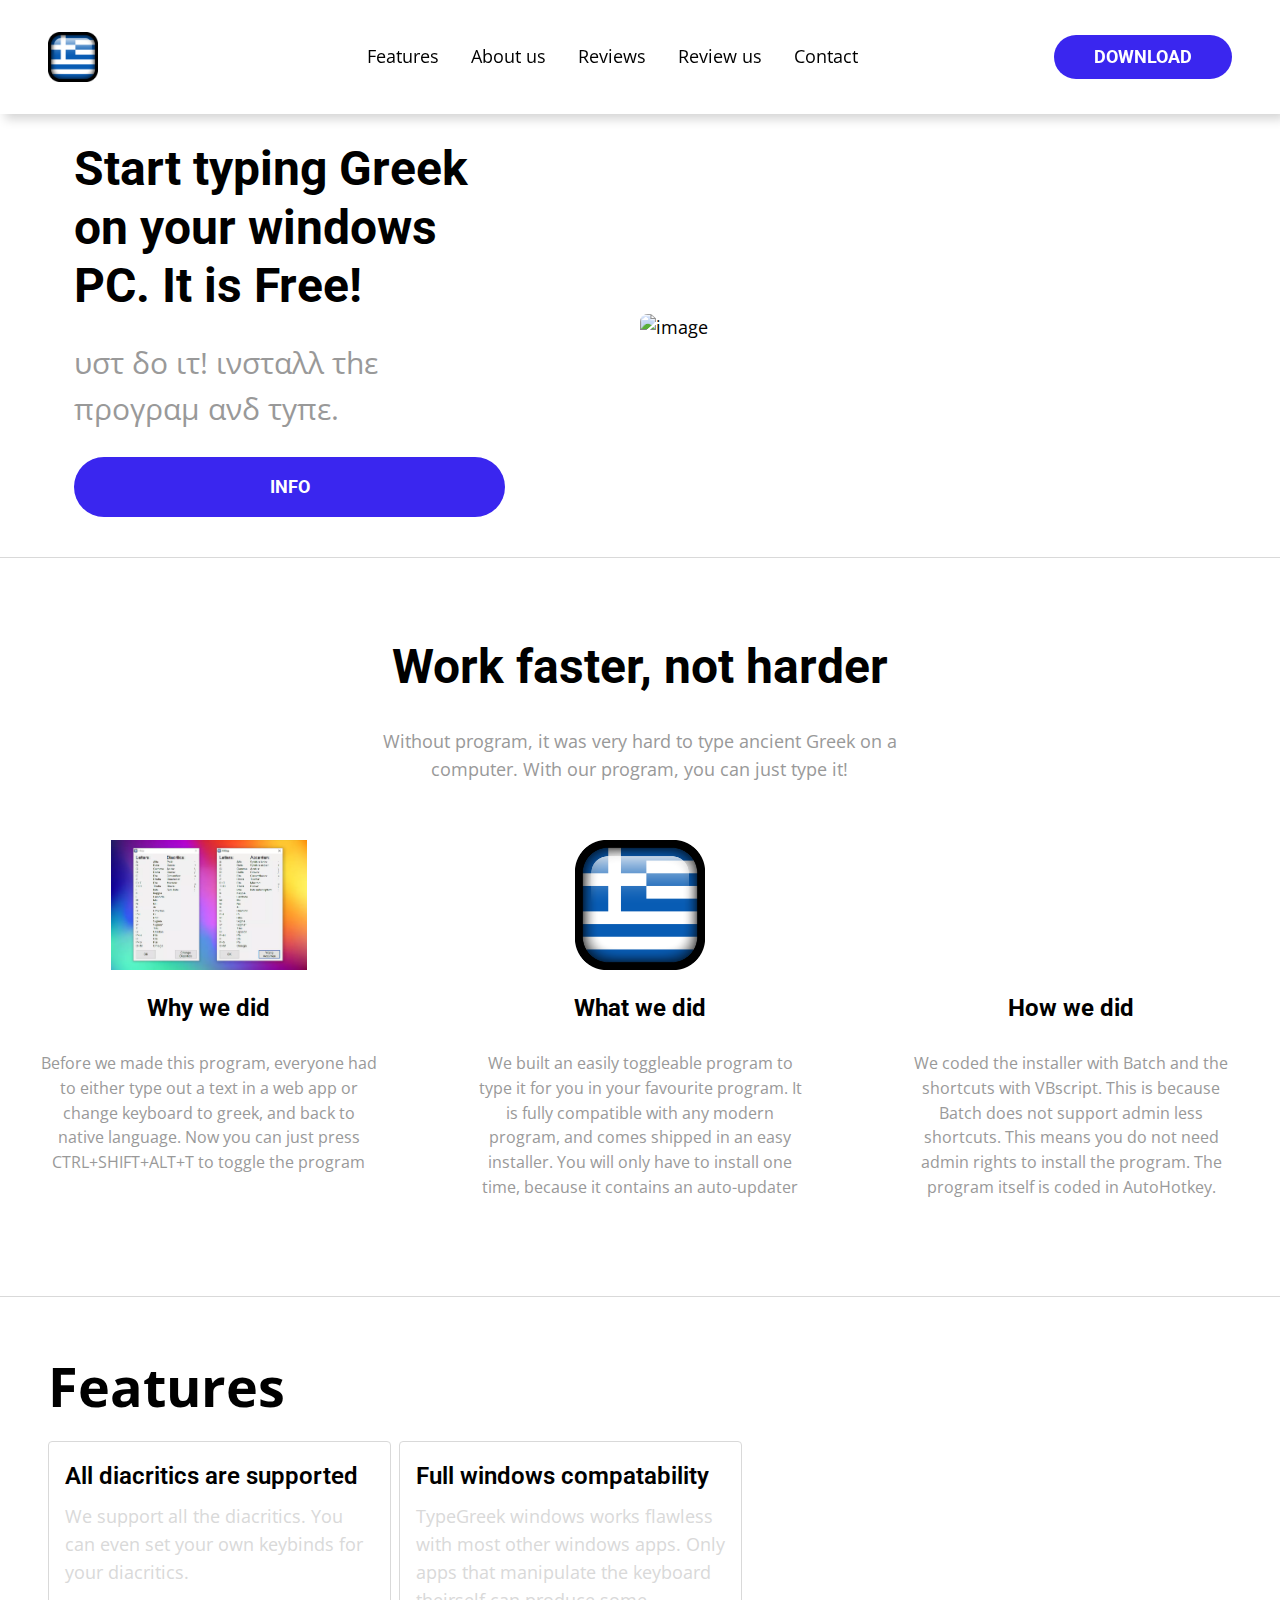
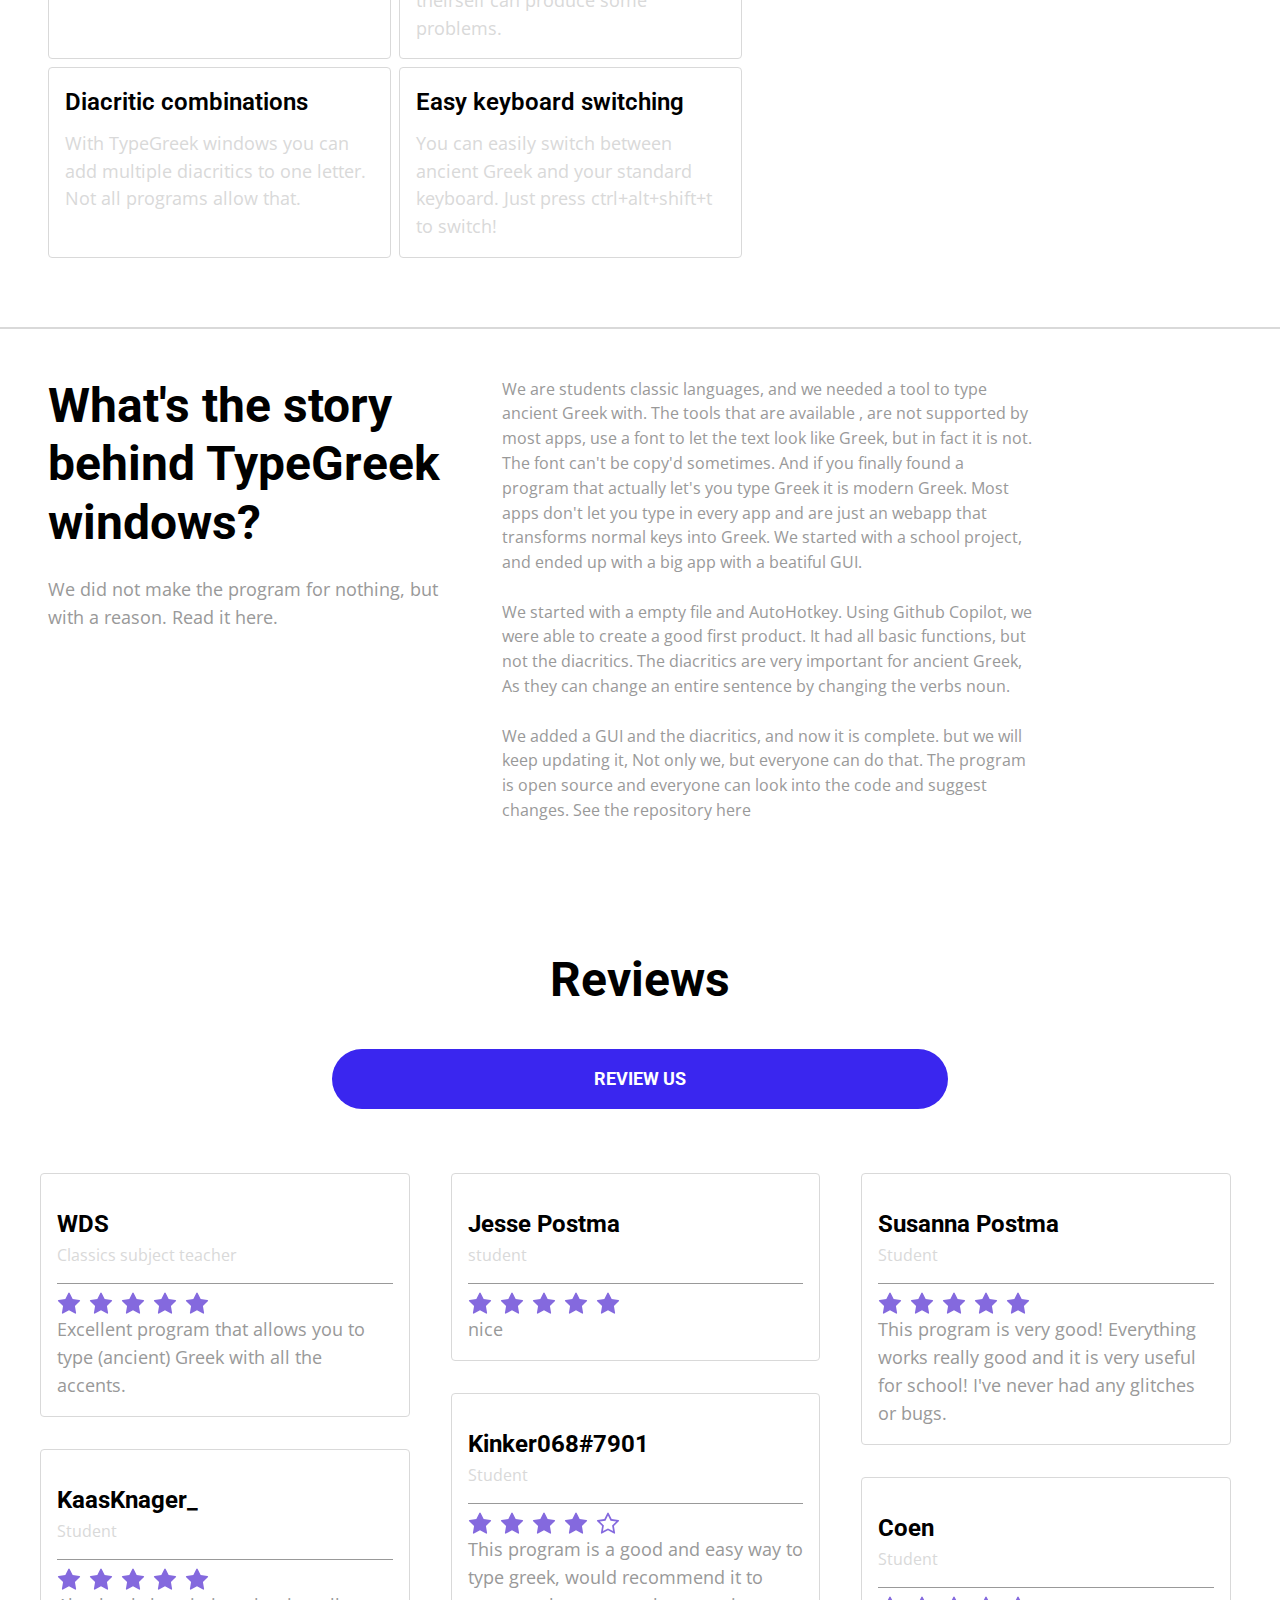
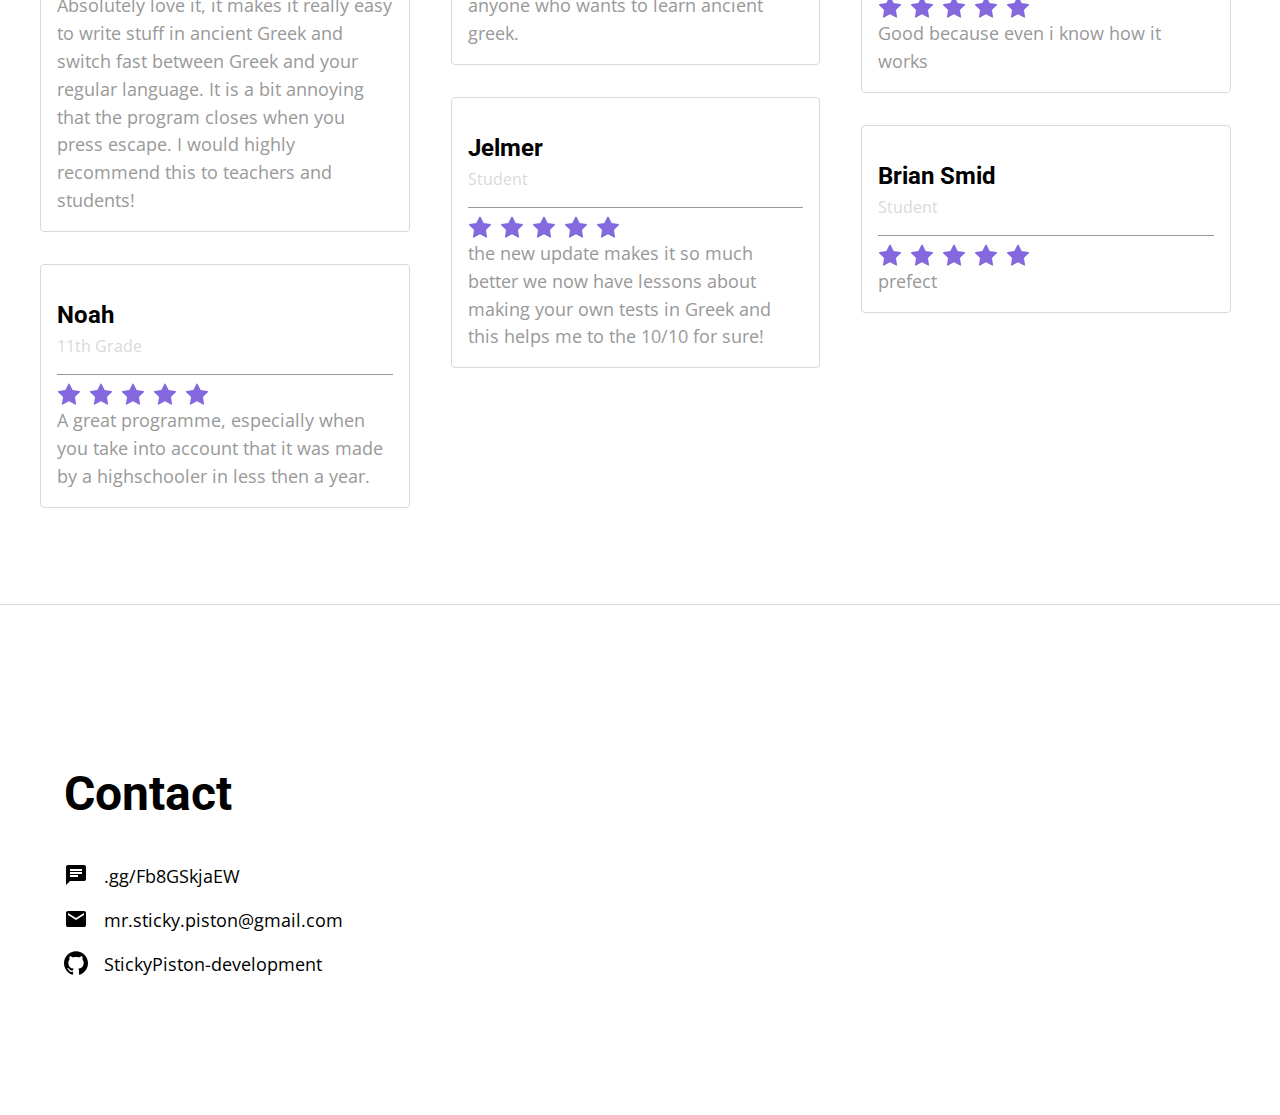
==== commit 7896a2d8: "Commit from TeleportHQ" ====
--- a/index.html
+++ b/index.html
@@ -258,11 +258,14 @@
               <div
                 class="feature-card-feature-card feature-card-root-class-name4"
               >
-                <h2 class="feature-card-text"><span>open source code</span></h2>
+                <h2 class="feature-card-text">
+                  <span>Full windows compatability</span>
+                </h2>
                 <span class="feature-card-text1">
                   <span>
-                    The program is 100% open source, allowing everyone to check
-                    the code.
+                    TypeGreek windows works flawless with most other windows
+                    apps. Only apps that manipulate the keyboard theirself can
+                    produce some problems.
                   </span>
                 </span>
               </div>
--- a/home.css
+++ b/home.css
@@ -1232,12 +1232,11 @@
     left: 0px;
     width: 100%;
     padding: var(--dl-space-space-unit);
+    justify-content: space-between;
   }
   .home-logo {
+    margin-left: 0px;
     margin-right: 0px;
-  }
-  .home-icon {
-    margin-right: 20%;
   }
   .home-mobile-menu {
     height: 363px;
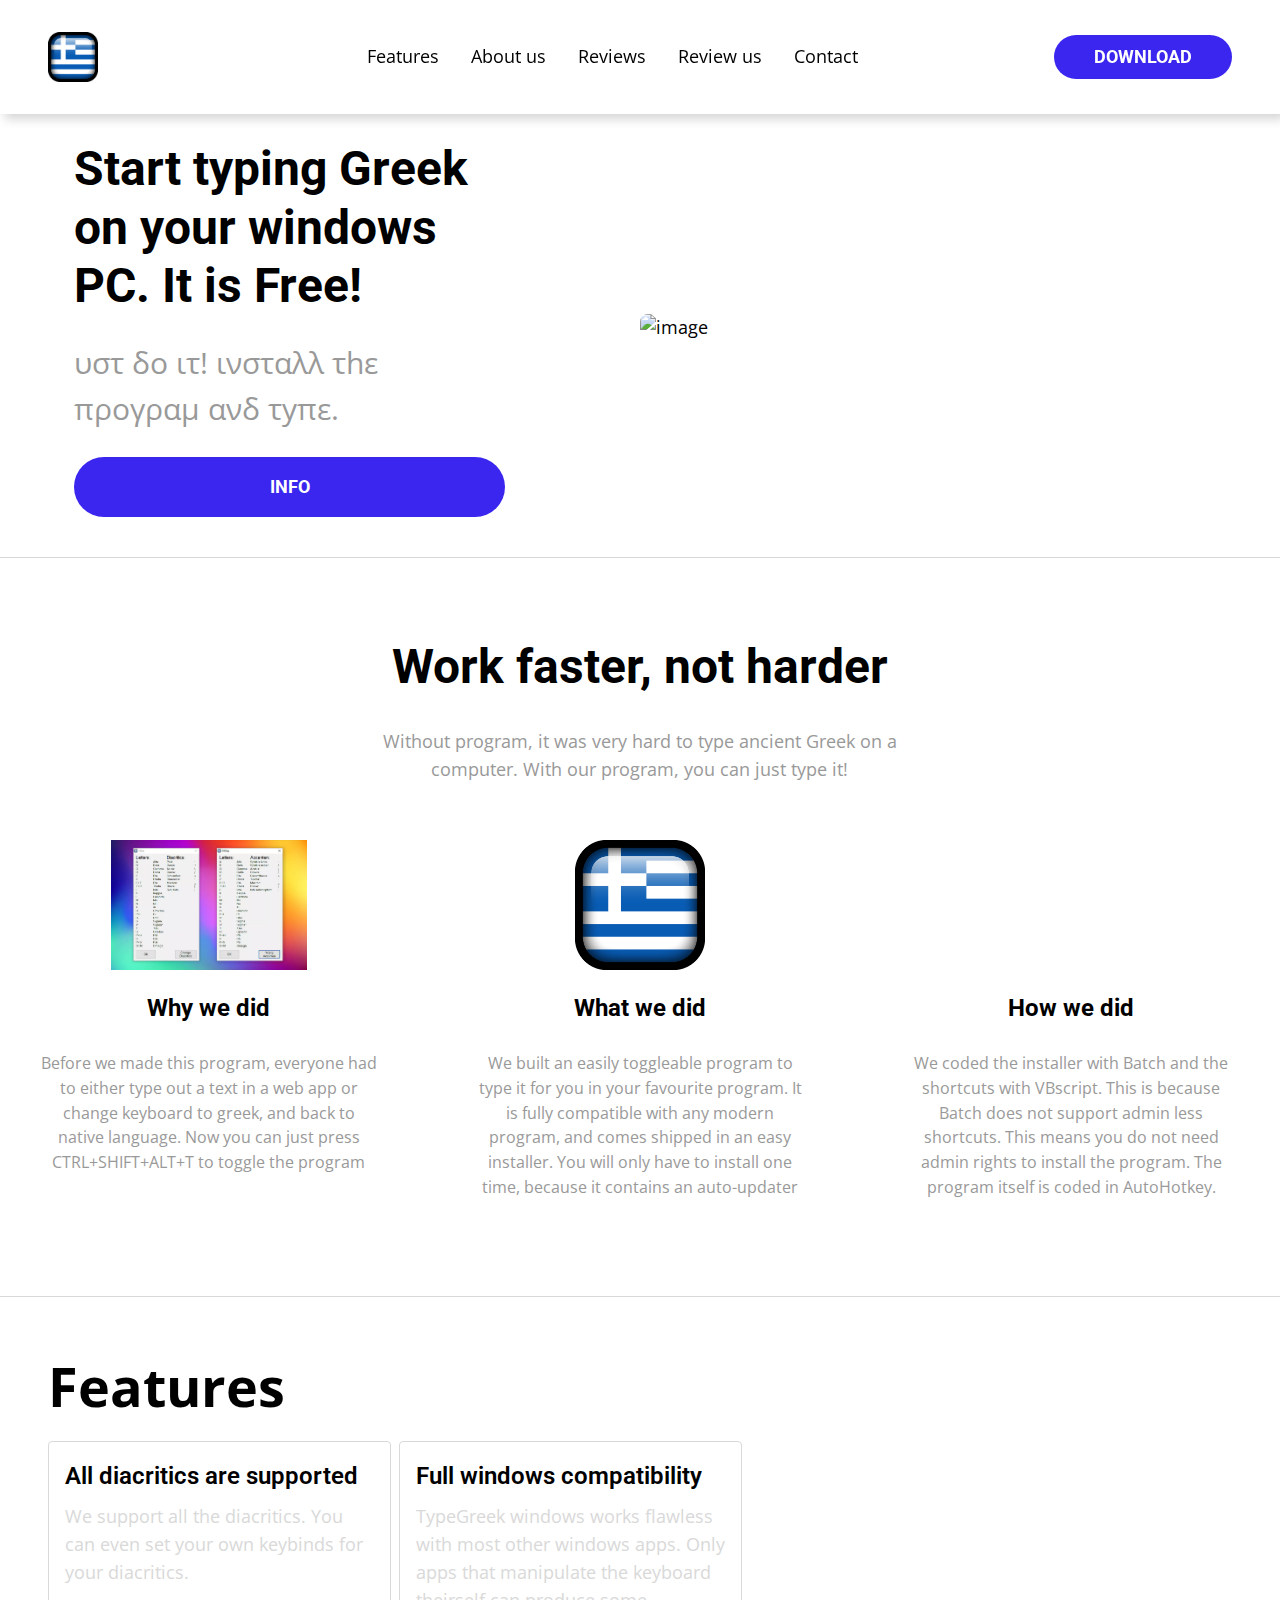
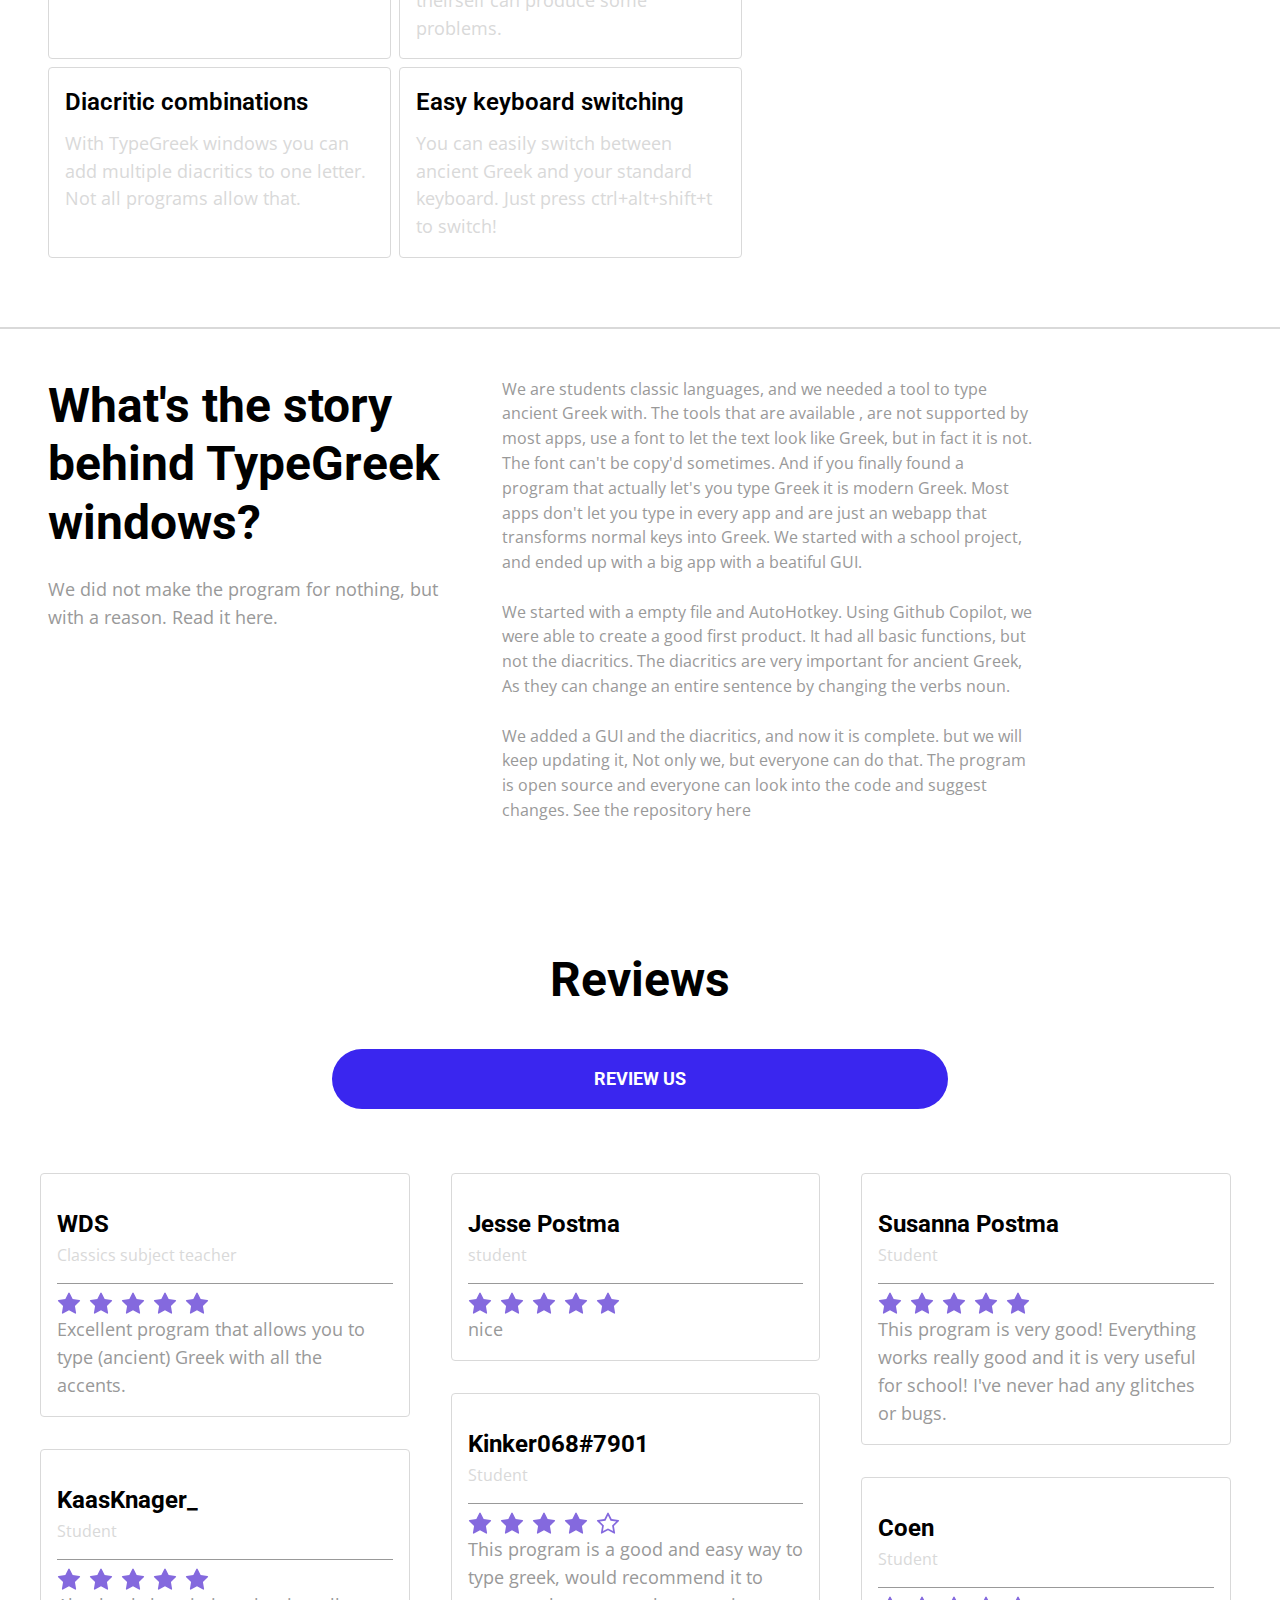
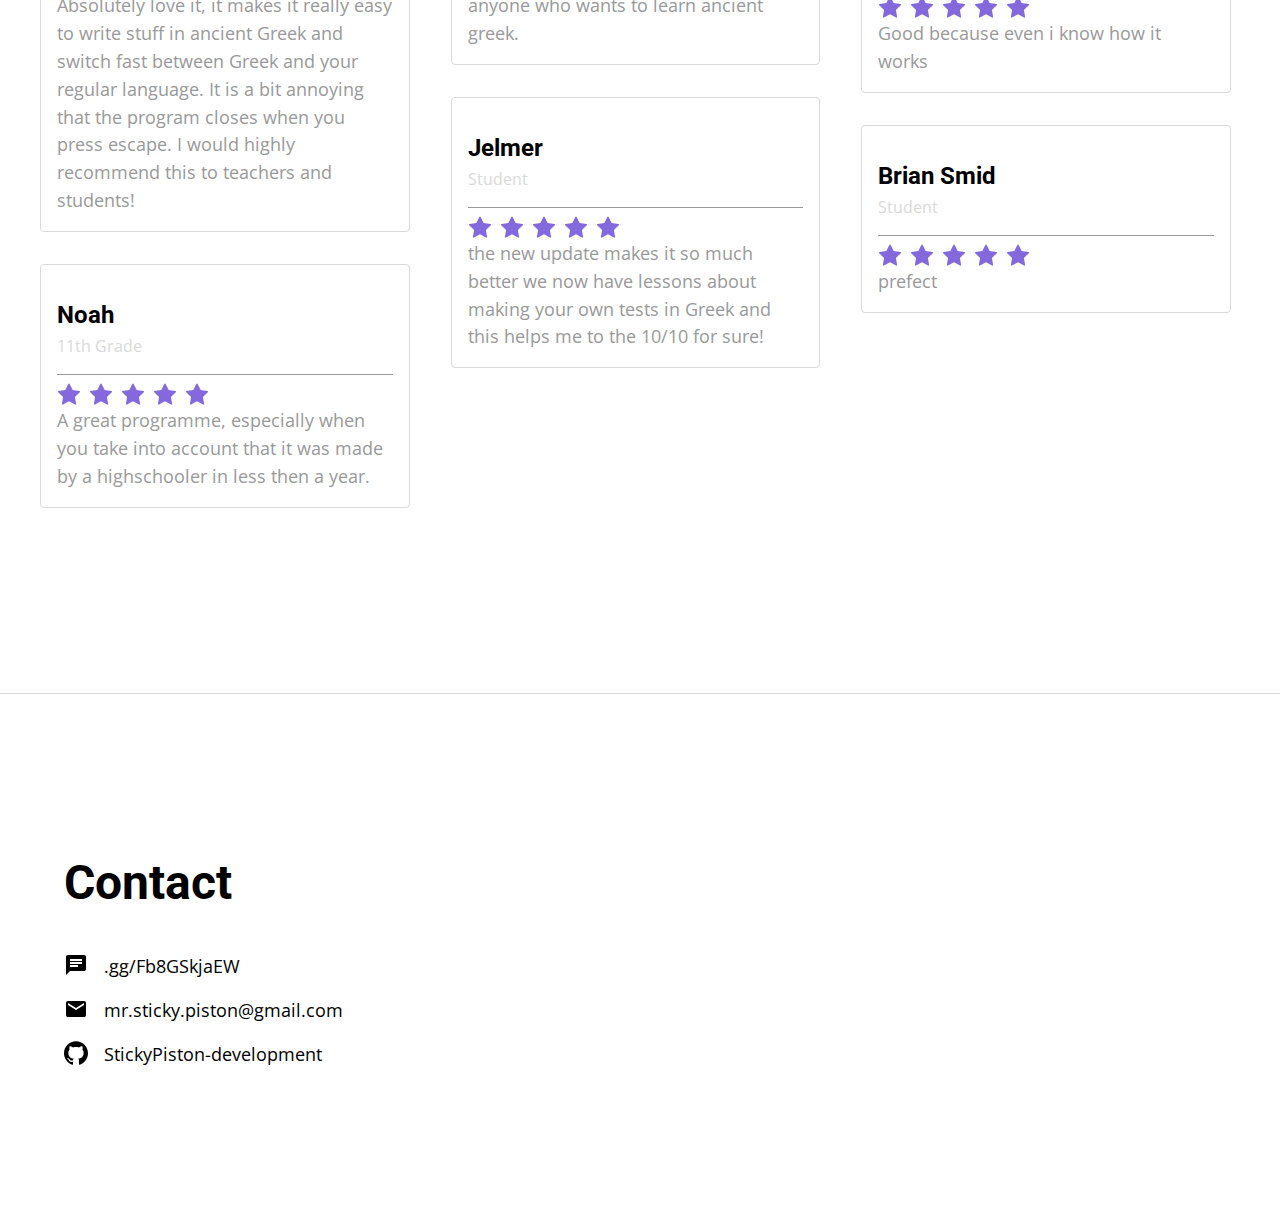
==== commit a760287f: "Commit from TeleportHQ" ====
--- a/index.html
+++ b/index.html
@@ -259,7 +259,7 @@
                 class="feature-card-feature-card feature-card-root-class-name4"
               >
                 <h2 class="feature-card-text">
-                  <span>Full windows compatability</span>
+                  <span>Full windows compatibility</span>
                 </h2>
                 <span class="feature-card-text1">
                   <span>
--- a/home.css
+++ b/home.css
@@ -31,13 +31,28 @@
 
 
 
+@media(max-width: 767px) {
+  .feature-card-root-class-name1 {
+    max-width: var(--dl-size-size-maxcontent);
+  }
+}
 @media(max-width: 479px) {
   .feature-card-feature-card {
-    margin-left: var(--dl-space-space-unit);
+    margin-left: var(--dl-space-space-doubleunit);
+    margin-right: var(--dl-space-space-doubleunit);
+    margin-bottom: var(--dl-space-space-doubleunit);
   }
   .feature-card-text {
     font-style: normal;
     font-weight: 600;
+  }
+  .feature-card-root-class-name1 {
+    width: auto;
+    max-width: var(--dl-size-size-maxcontent);
+    margin-left: var(--dl-space-space-doubleunit);
+  }
+  .feature-card-root-class-name4 {
+    width: auto;
   }
 }
 
@@ -528,6 +543,7 @@
   .contact-lottie-node {
     width: 400px;
     height: 400px;
+    display: none;
   }
 }
 
@@ -1052,14 +1068,10 @@
 }
 @media(max-width: 1600px) {
   .home-cards-container1 {
-    flex: 1;
     height: 1056px;
   }
 }
 @media(max-width: 1200px) {
-  .home-navbar-interactive {
-    justify-content: space-between;
-  }
   .home-logo {
     margin-right: 0px;
   }
@@ -1068,16 +1080,11 @@
     margin-left: var(--dl-space-space-fiveunits);
   }
   .home-cards-container1 {
-    height: 1100px;
+    flex: 0 0 auto;
     flex-direction: column;
   }
 }
 @media(max-width: 991px) {
-  .home-navbar-interactive {
-    padding-left: var(--dl-space-space-unit);
-    padding-right: var(--dl-space-space-unit);
-    justify-content: space-between;
-  }
   .home-link {
     margin-left: var(--dl-space-space-doubleunit);
   }
@@ -1228,15 +1235,17 @@
 }
 @media(max-width: 479px) {
   .home-navbar-interactive {
-    top: 0px;
-    left: 0px;
-    width: 100%;
     padding: var(--dl-space-space-unit);
-    justify-content: space-between;
   }
   .home-logo {
-    margin-left: 0px;
-    margin-right: 0px;
+    margin-left: 20%;
+    margin-right: 80%;
+  }
+  .home-burger-menu {
+    margin-right: 20%;
+  }
+  .home-icon {
+    margin-right: 10%;
   }
   .home-mobile-menu {
     height: 363px;
@@ -1285,8 +1294,16 @@
     padding-right: var(--dl-space-space-unit);
     padding-bottom: 32px;
   }
+  .home-text26 {
+    margin-bottom: var(--dl-space-space-doubleunit);
+  }
   .home-container4 {
     grid-template-columns: 1fr;
+  }
+  .home-lottie-node1 {
+    display: none;
+    min-width: 0px;
+    margin-left: 0px;
   }
   .home-secondary-text {
     text-align: center;
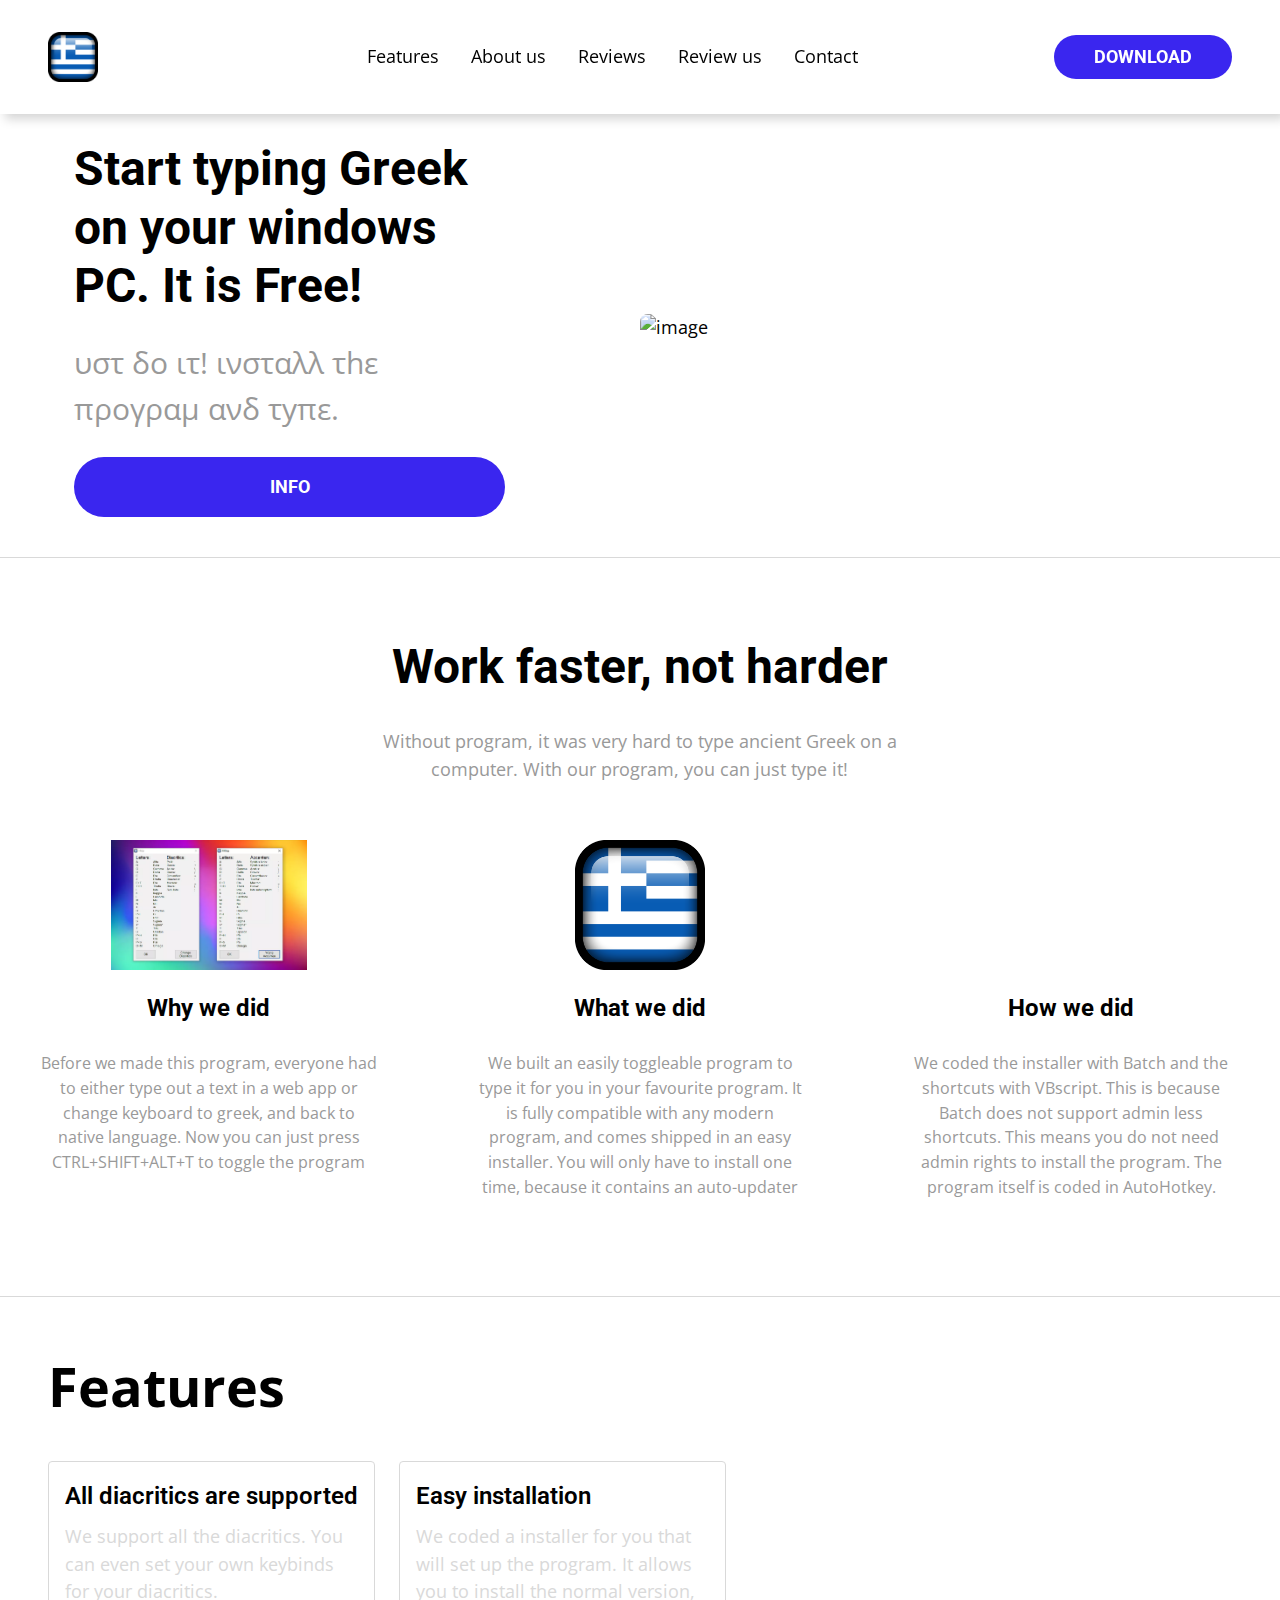
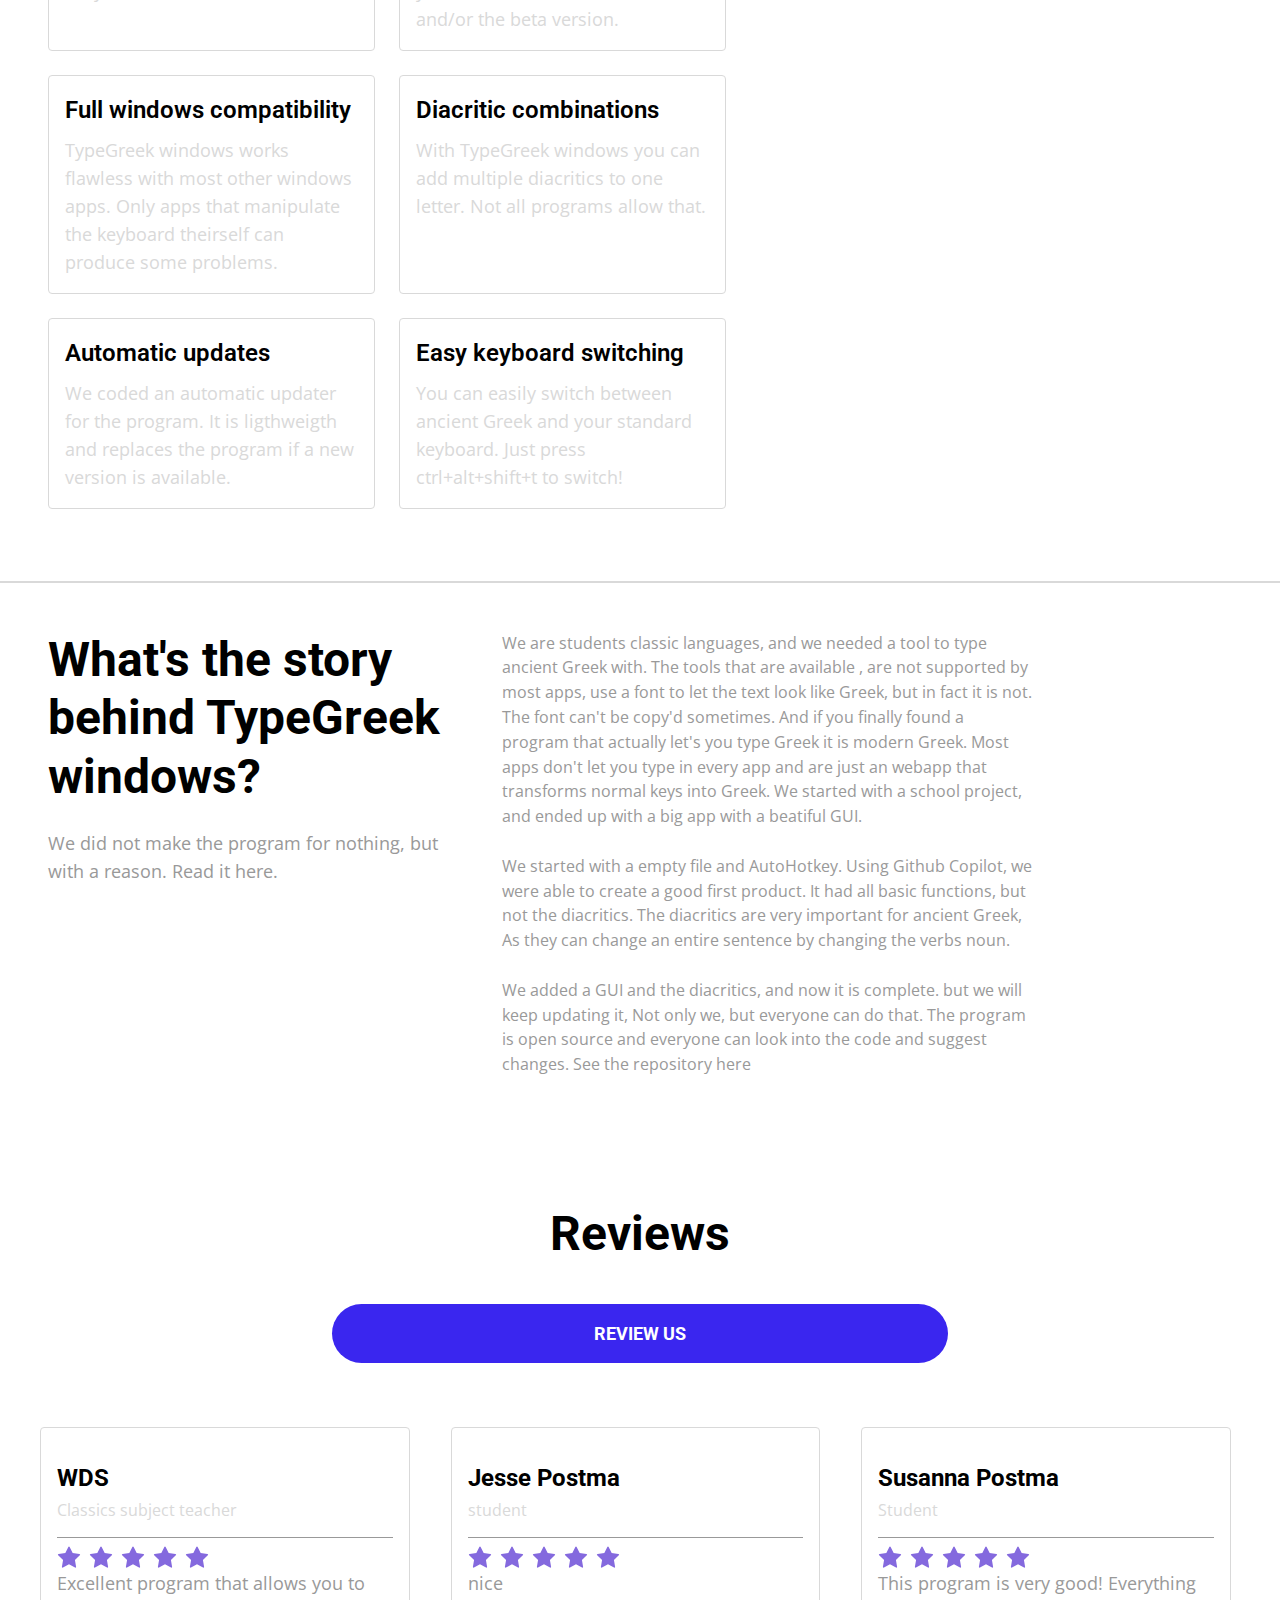
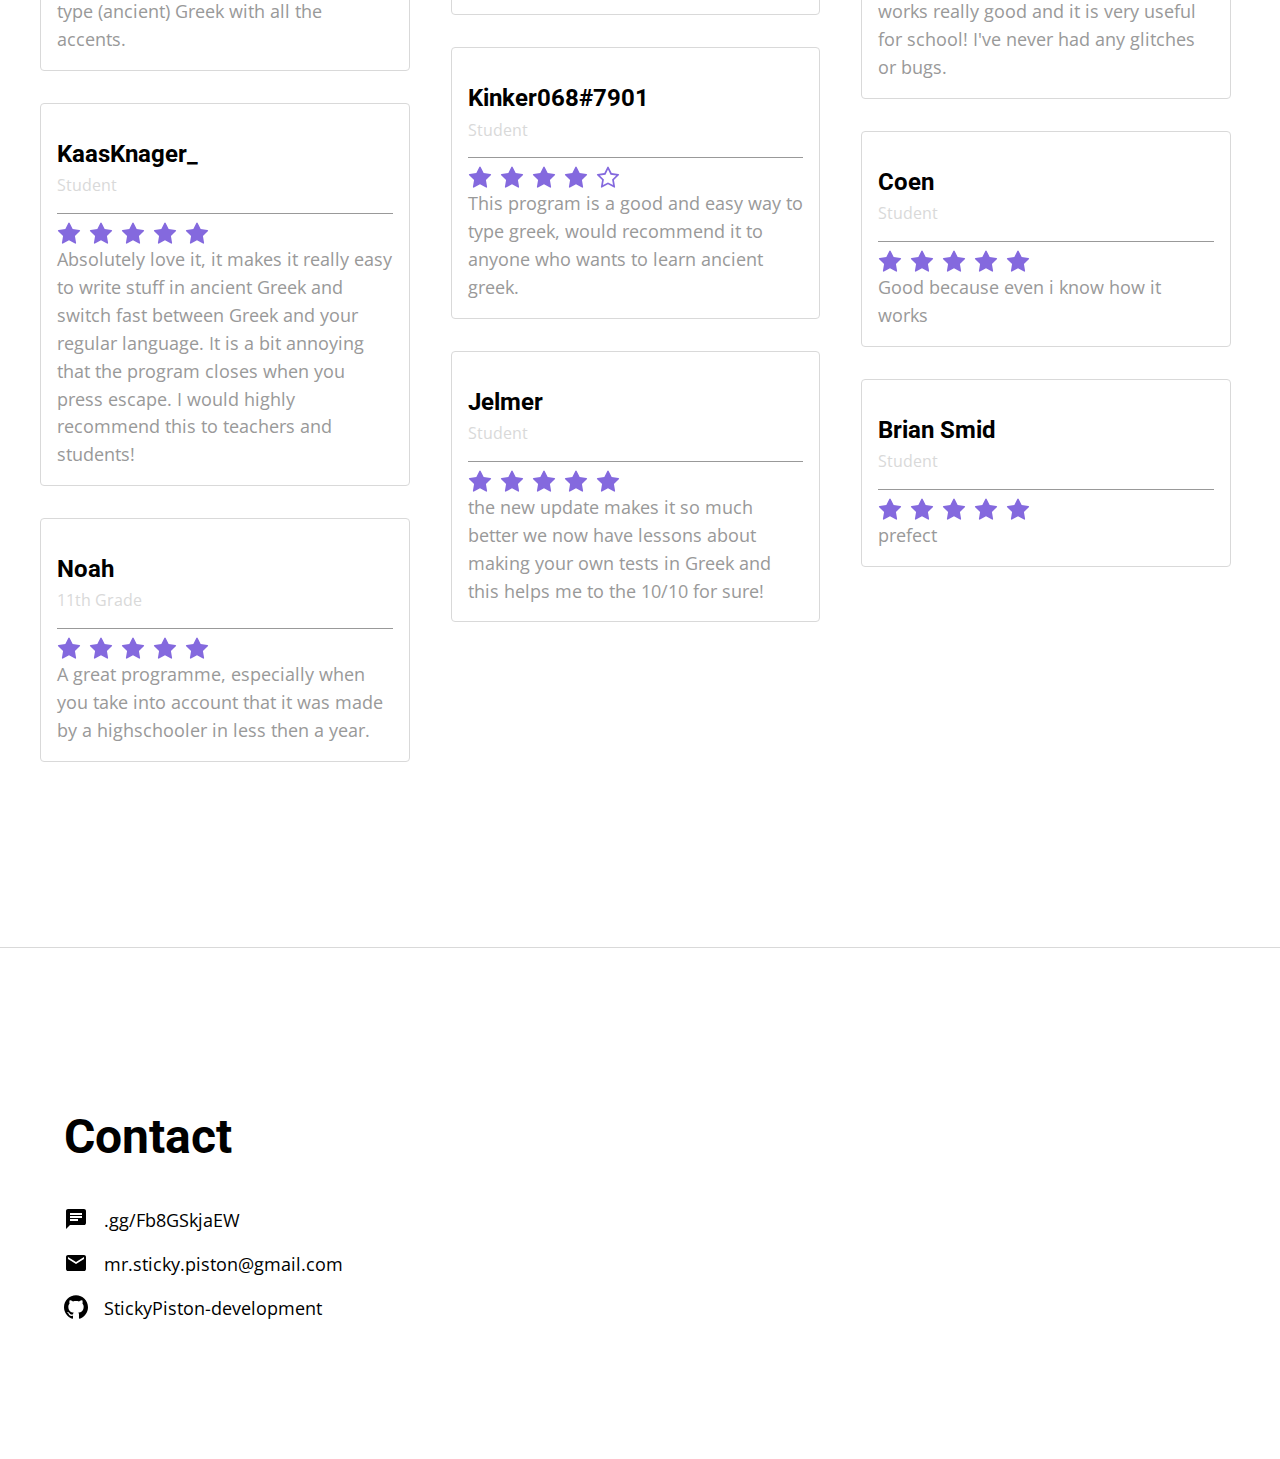
==== commit e0ab2a8a: "Commit from TeleportHQ" ====
--- a/index.html
+++ b/index.html
@@ -256,6 +256,20 @@
                 </span>
               </div>
               <div
+                class="feature-card-feature-card feature-card-root-class-name6"
+              >
+                <h2 class="feature-card-text">
+                  <span>Easy installation</span>
+                </h2>
+                <span class="feature-card-text1">
+                  <span>
+                    We coded a installer for you that will set up the program.
+                    It allows you to install the normal version, and/or the beta
+                    version.
+                  </span>
+                </span>
+              </div>
+              <div
                 class="feature-card-feature-card feature-card-root-class-name4"
               >
                 <h2 class="feature-card-text">
@@ -279,6 +293,20 @@
                   <span>
                     With TypeGreek windows you can add multiple diacritics to
                     one letter. Not all programs allow that.
+                  </span>
+                </span>
+              </div>
+              <div
+                class="feature-card-feature-card feature-card-root-class-name5"
+              >
+                <h2 class="feature-card-text">
+                  <span>Automatic updates</span>
+                </h2>
+                <span class="feature-card-text1">
+                  <span>
+                    We coded an automatic updater for the program. It is
+                    ligthweigth and replaces the program if a new version is
+                    available.
                   </span>
                 </span>
               </div>
--- a/home.css
+++ b/home.css
@@ -6,9 +6,9 @@
   align-items: flex-start;
   border-color: var(--dl-color-gray-700);
   border-width: 1px;
-  margin-right: var(--dl-space-space-unit);
+  margin-right: var(--dl-space-space-tripleunit);
   border-radius: var(--dl-radius-radius-radius4);
-  margin-bottom: var(--dl-space-space-unit);
+  margin-bottom: var(--dl-space-space-tripleunit);
   flex-direction: column;
   justify-content: flex-start;
 }
@@ -31,16 +31,11 @@
 
 
 
-@media(max-width: 767px) {
-  .feature-card-root-class-name1 {
-    max-width: var(--dl-size-size-maxcontent);
-  }
-}
+
+
 @media(max-width: 479px) {
   .feature-card-feature-card {
     margin-left: var(--dl-space-space-doubleunit);
-    margin-right: var(--dl-space-space-doubleunit);
-    margin-bottom: var(--dl-space-space-doubleunit);
   }
   .feature-card-text {
     font-style: normal;
@@ -940,6 +935,7 @@
 }
 .home-text26 {
   font-size: 3rem;
+  margin-bottom: var(--dl-space-space-fourunits);
 }
 .home-container3 {
   flex: 0 0 auto;
@@ -1085,14 +1081,22 @@
   }
 }
 @media(max-width: 991px) {
+  .home-navbar-interactive {
+    padding-left: var(--dl-space-space-fourunits);
+    padding-right: var(--dl-space-space-fourunits);
+    padding-bottom: var(--dl-space-space-fourunits);
+  }
+  .home-logo {
+    margin-right: var(--dl-space-space-doubleunit);
+  }
   .home-link {
-    margin-left: var(--dl-space-space-doubleunit);
+    margin-left: 0px;
   }
   .home-mobile-menu {
     height: 388px;
   }
   .home-cta-btn1 {
-    margin-left:  px;
+    margin-left: 10%;
   }
   .home-hero {
     width: 100%;
@@ -1302,7 +1306,6 @@
   }
   .home-lottie-node1 {
     display: none;
-    min-width: 0px;
     margin-left: 0px;
   }
   .home-secondary-text {
